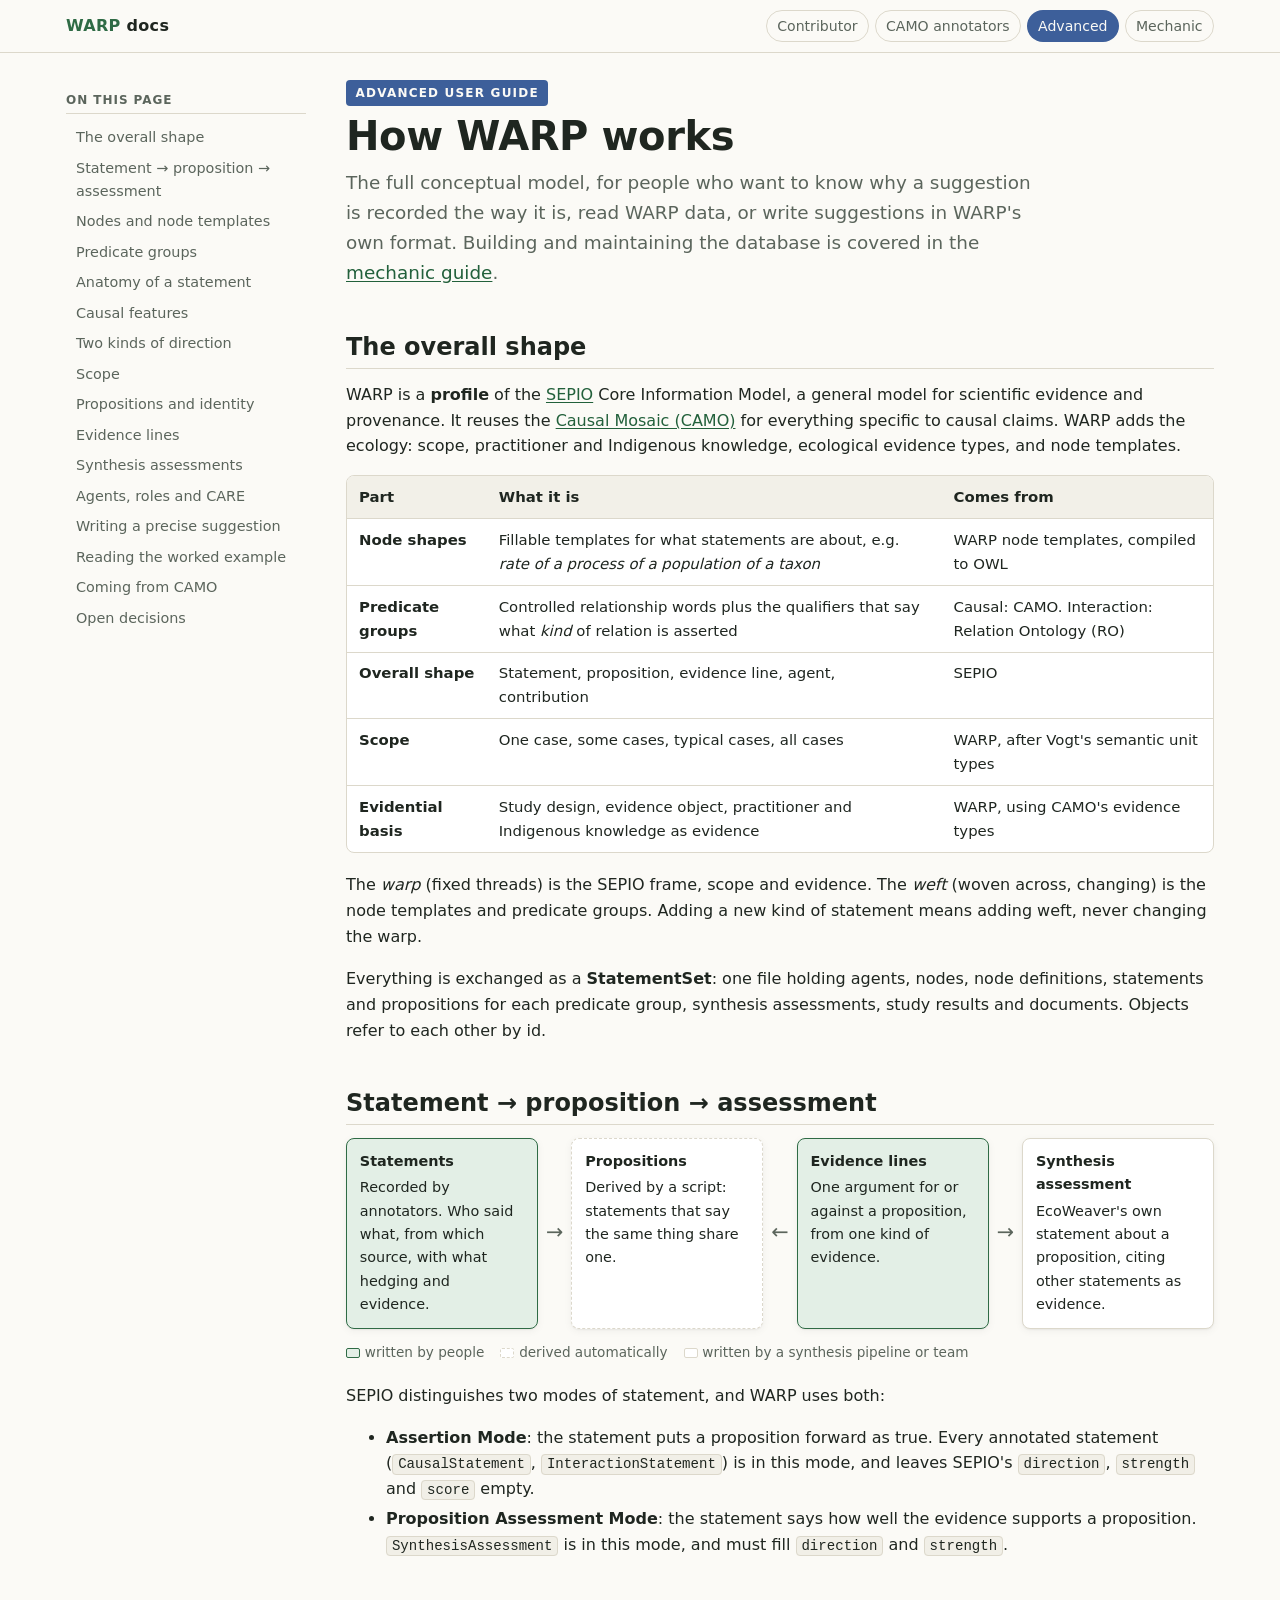
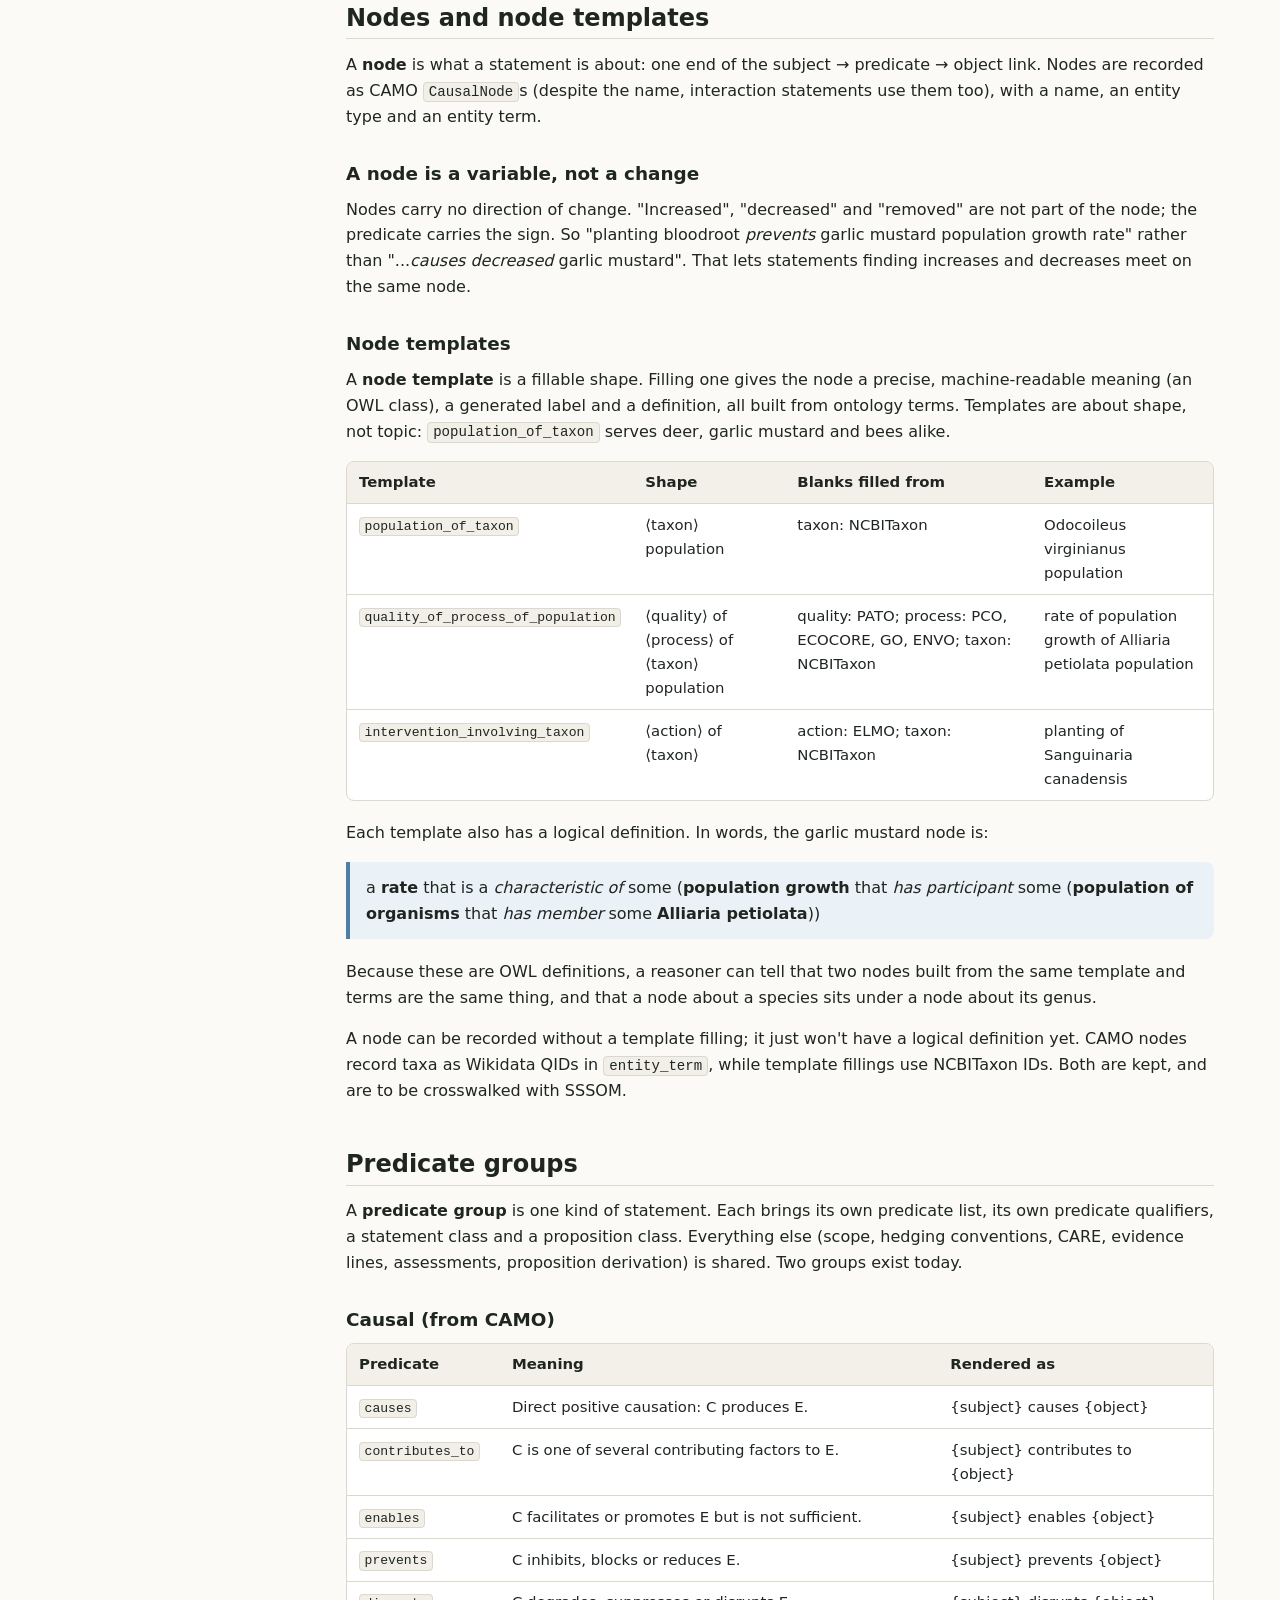
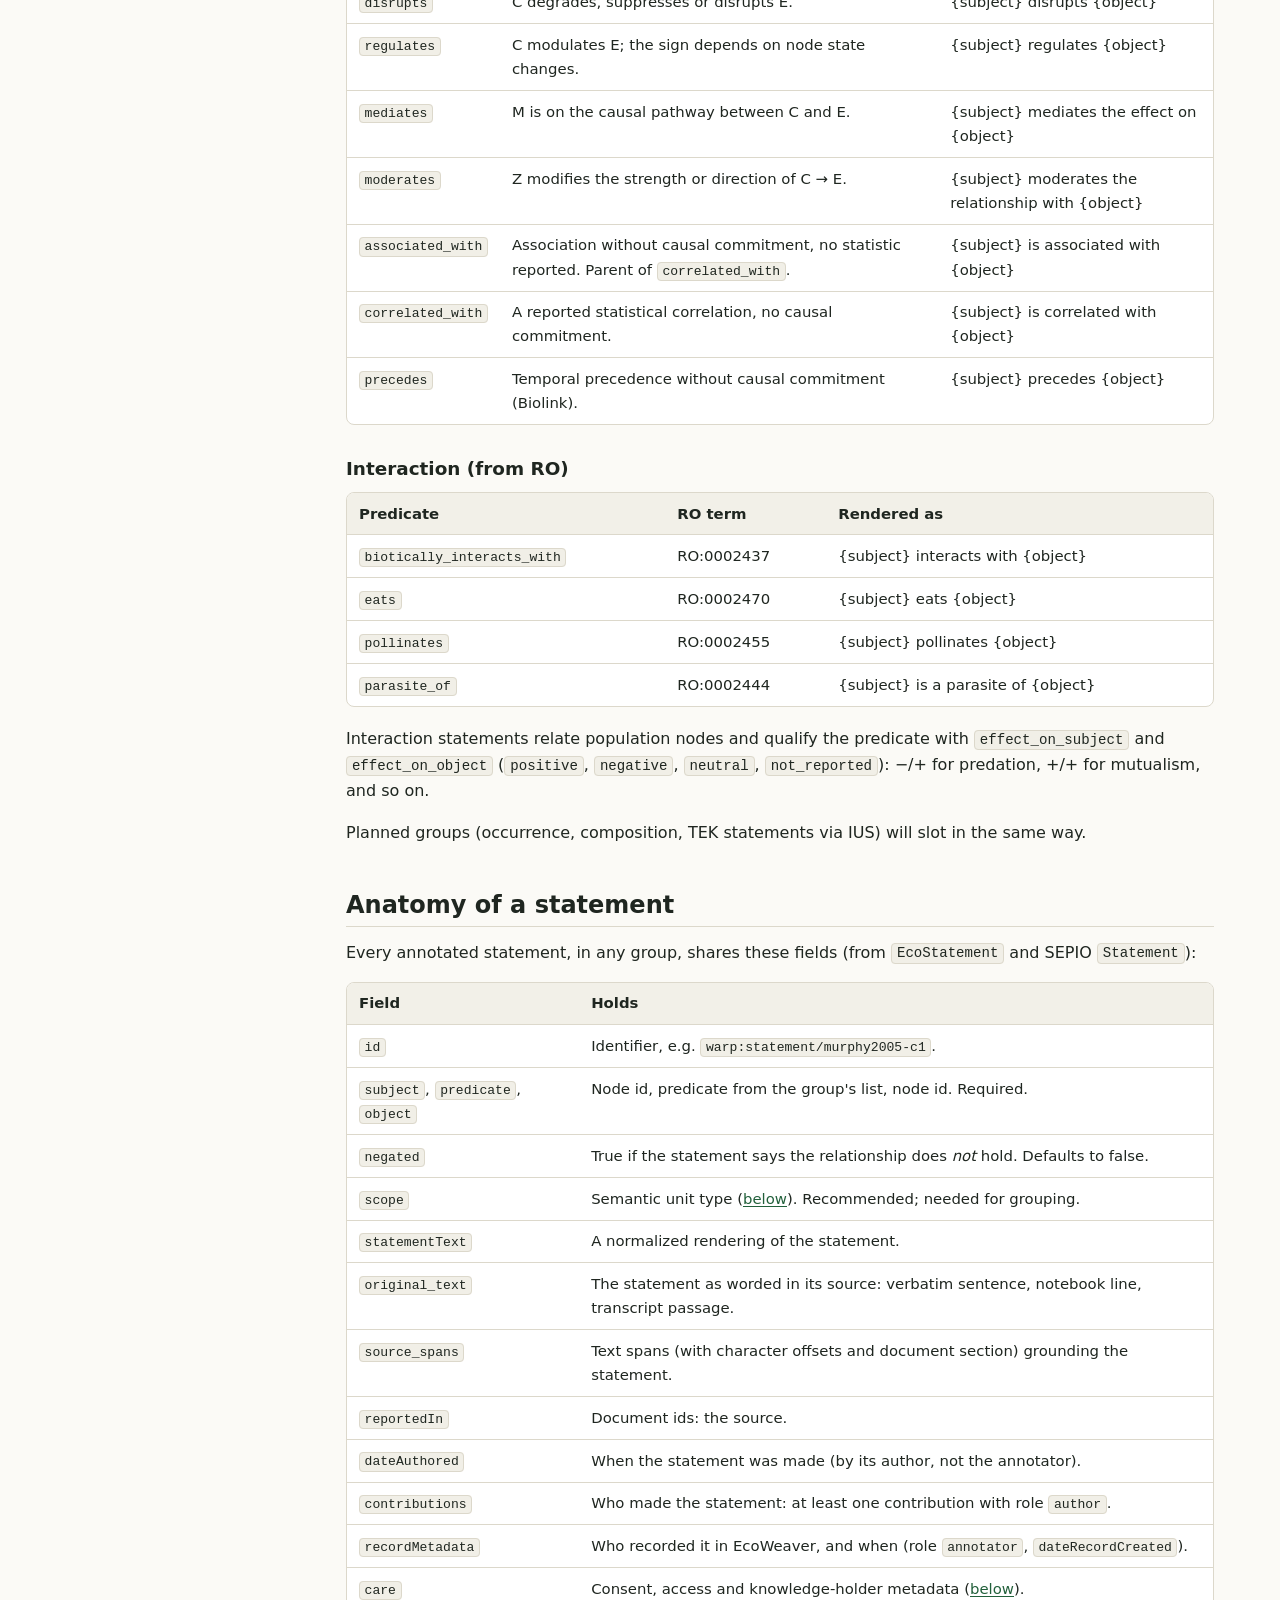
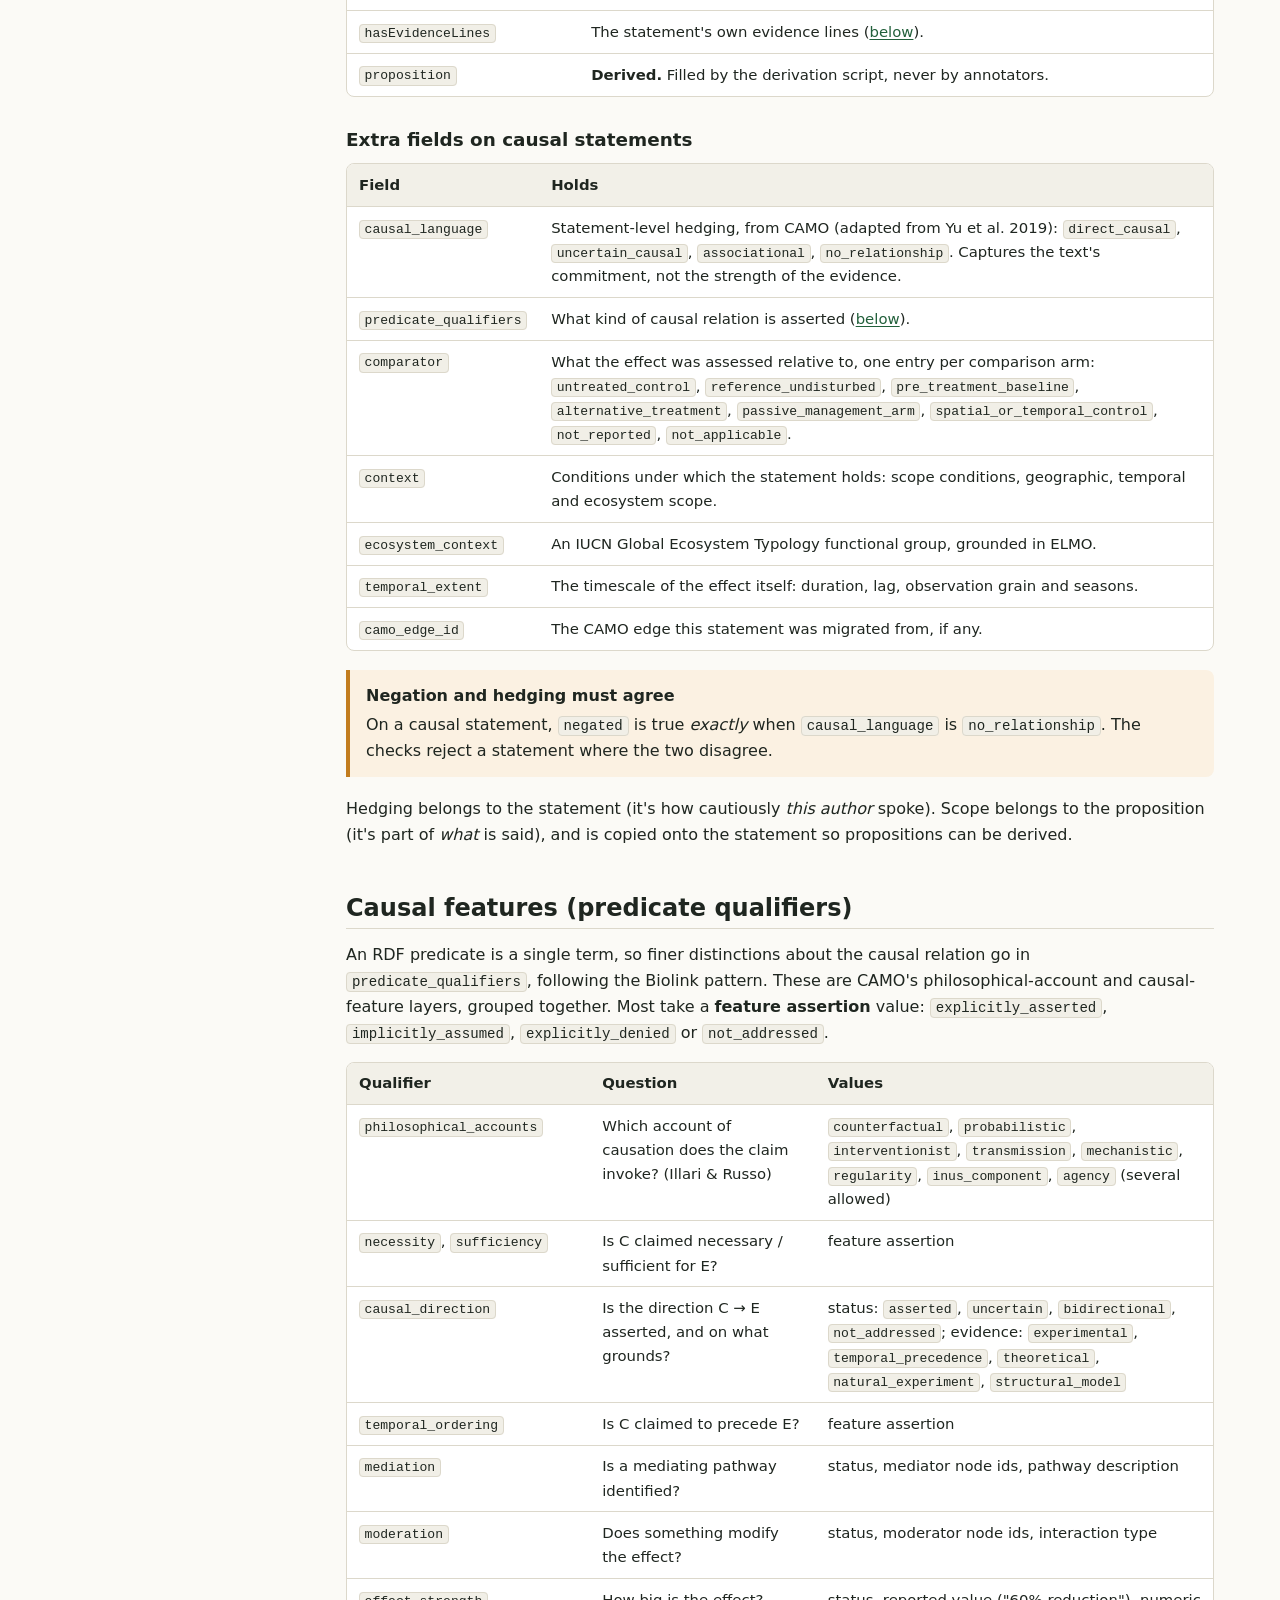
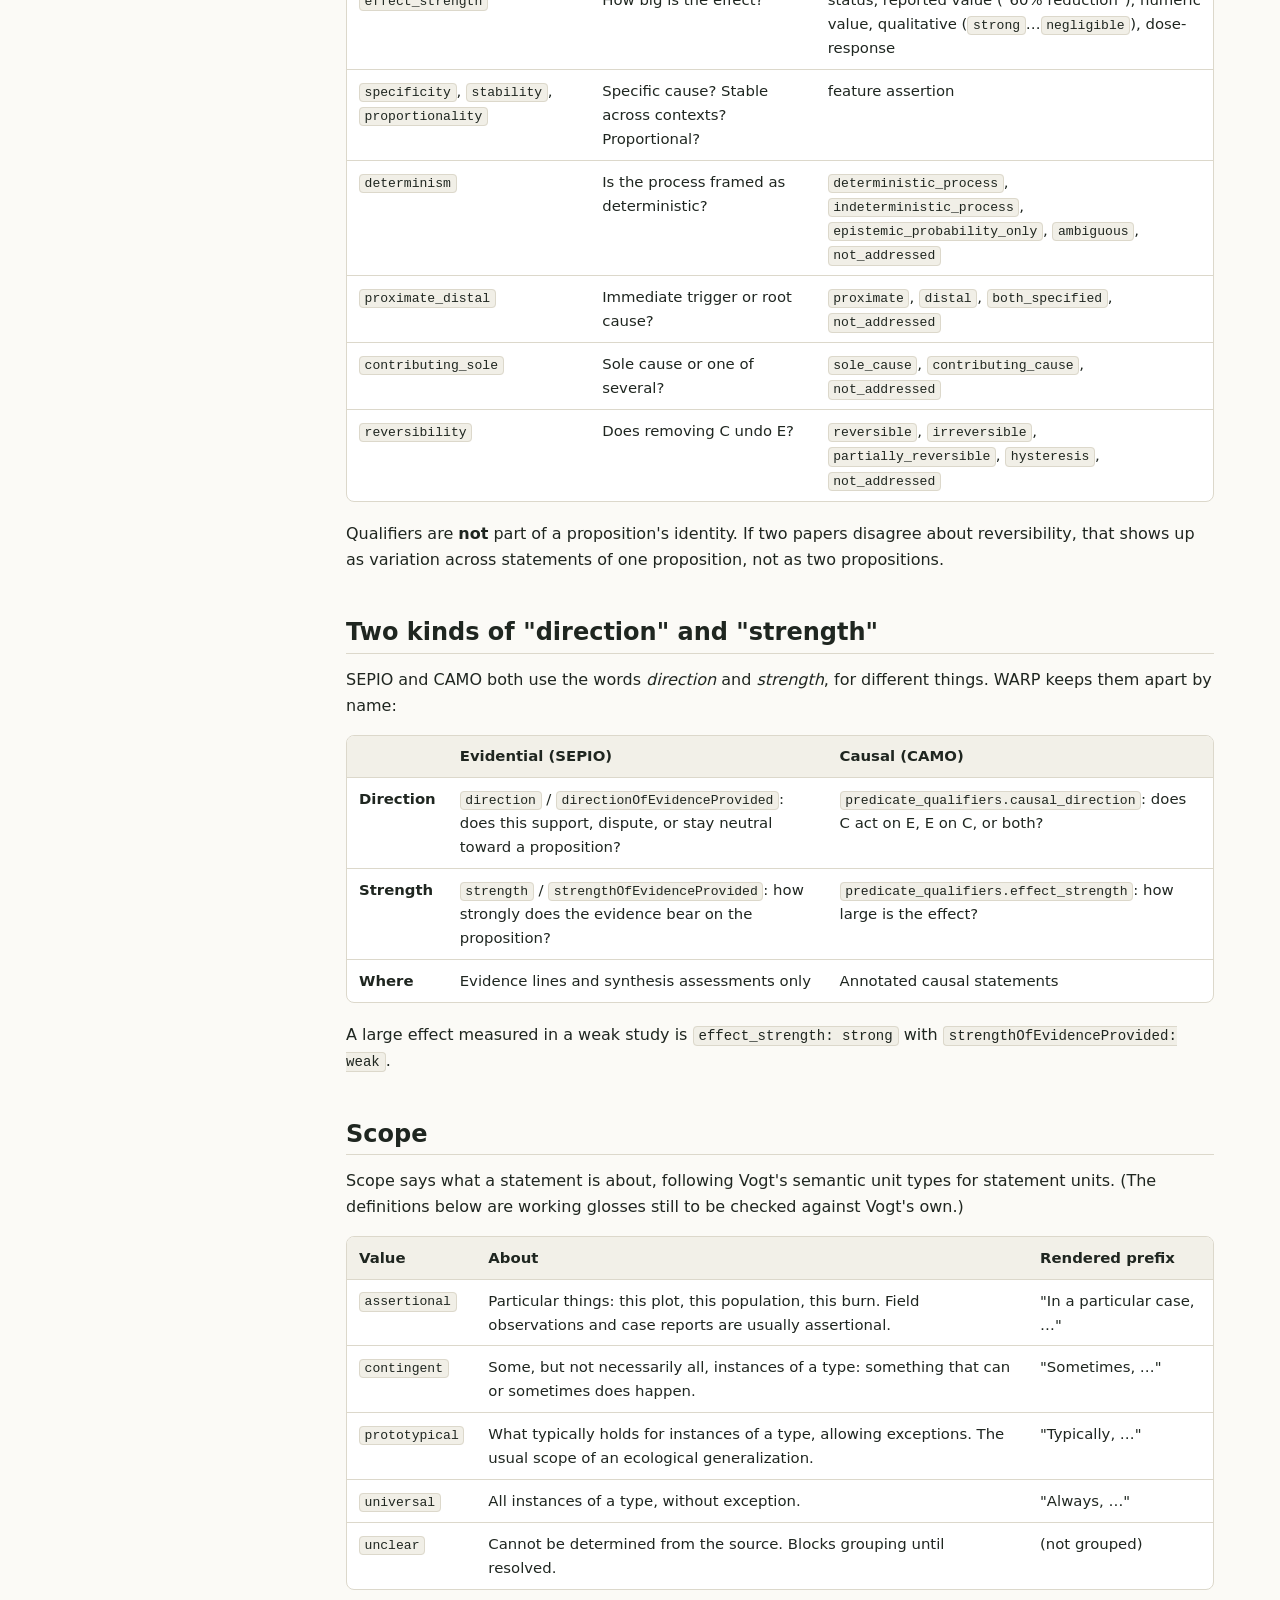
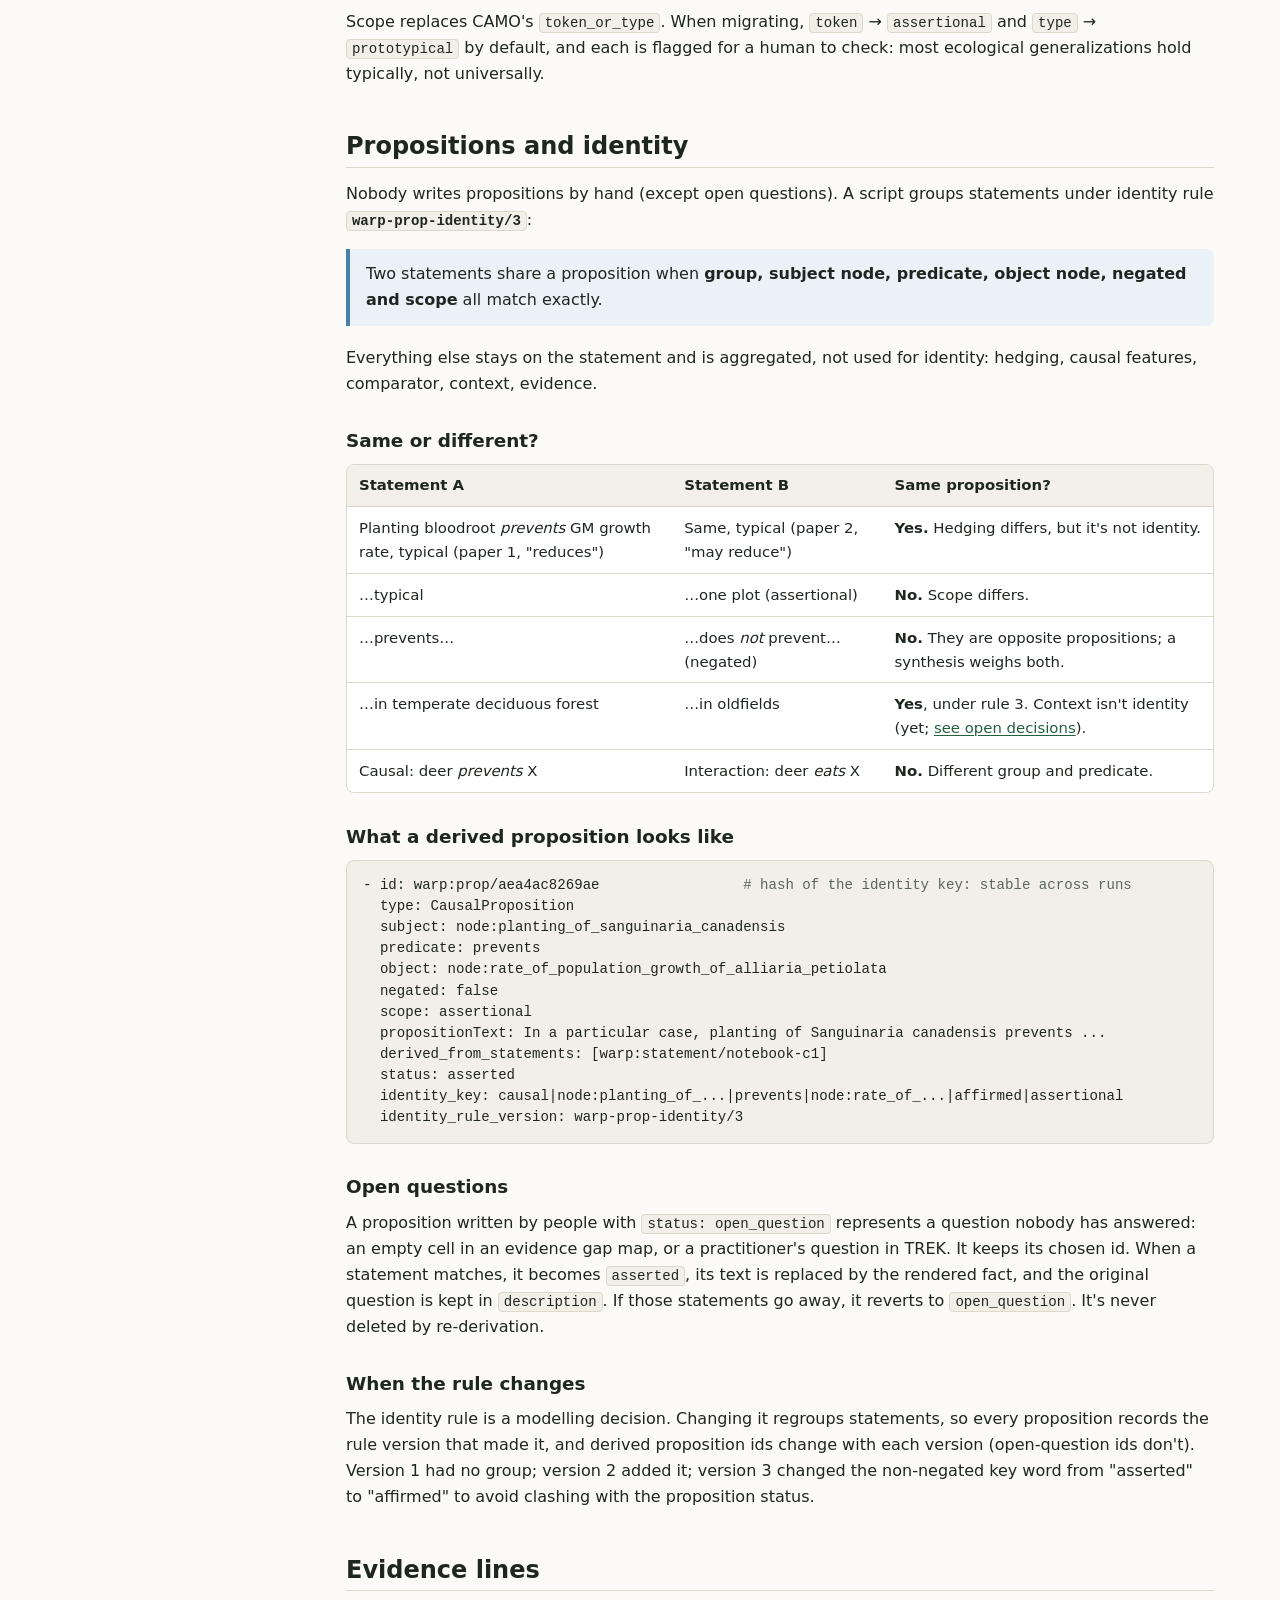
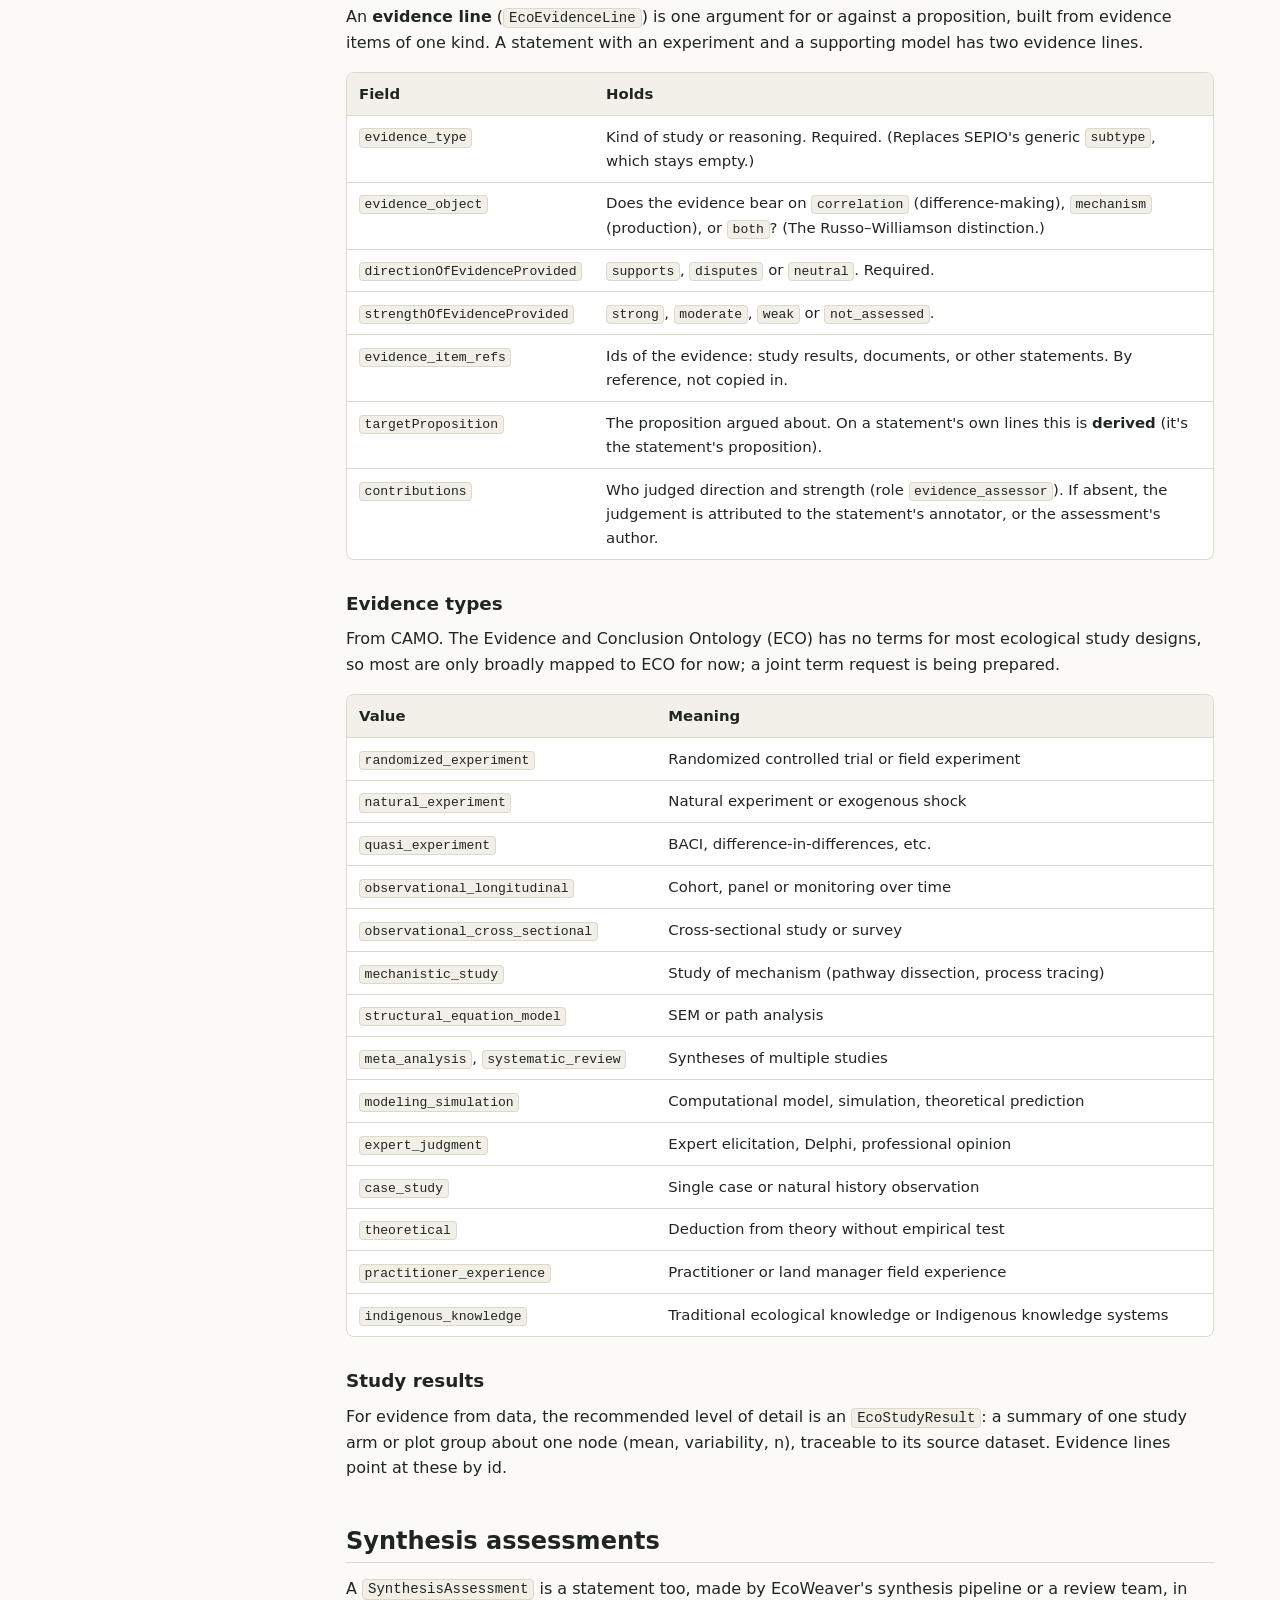
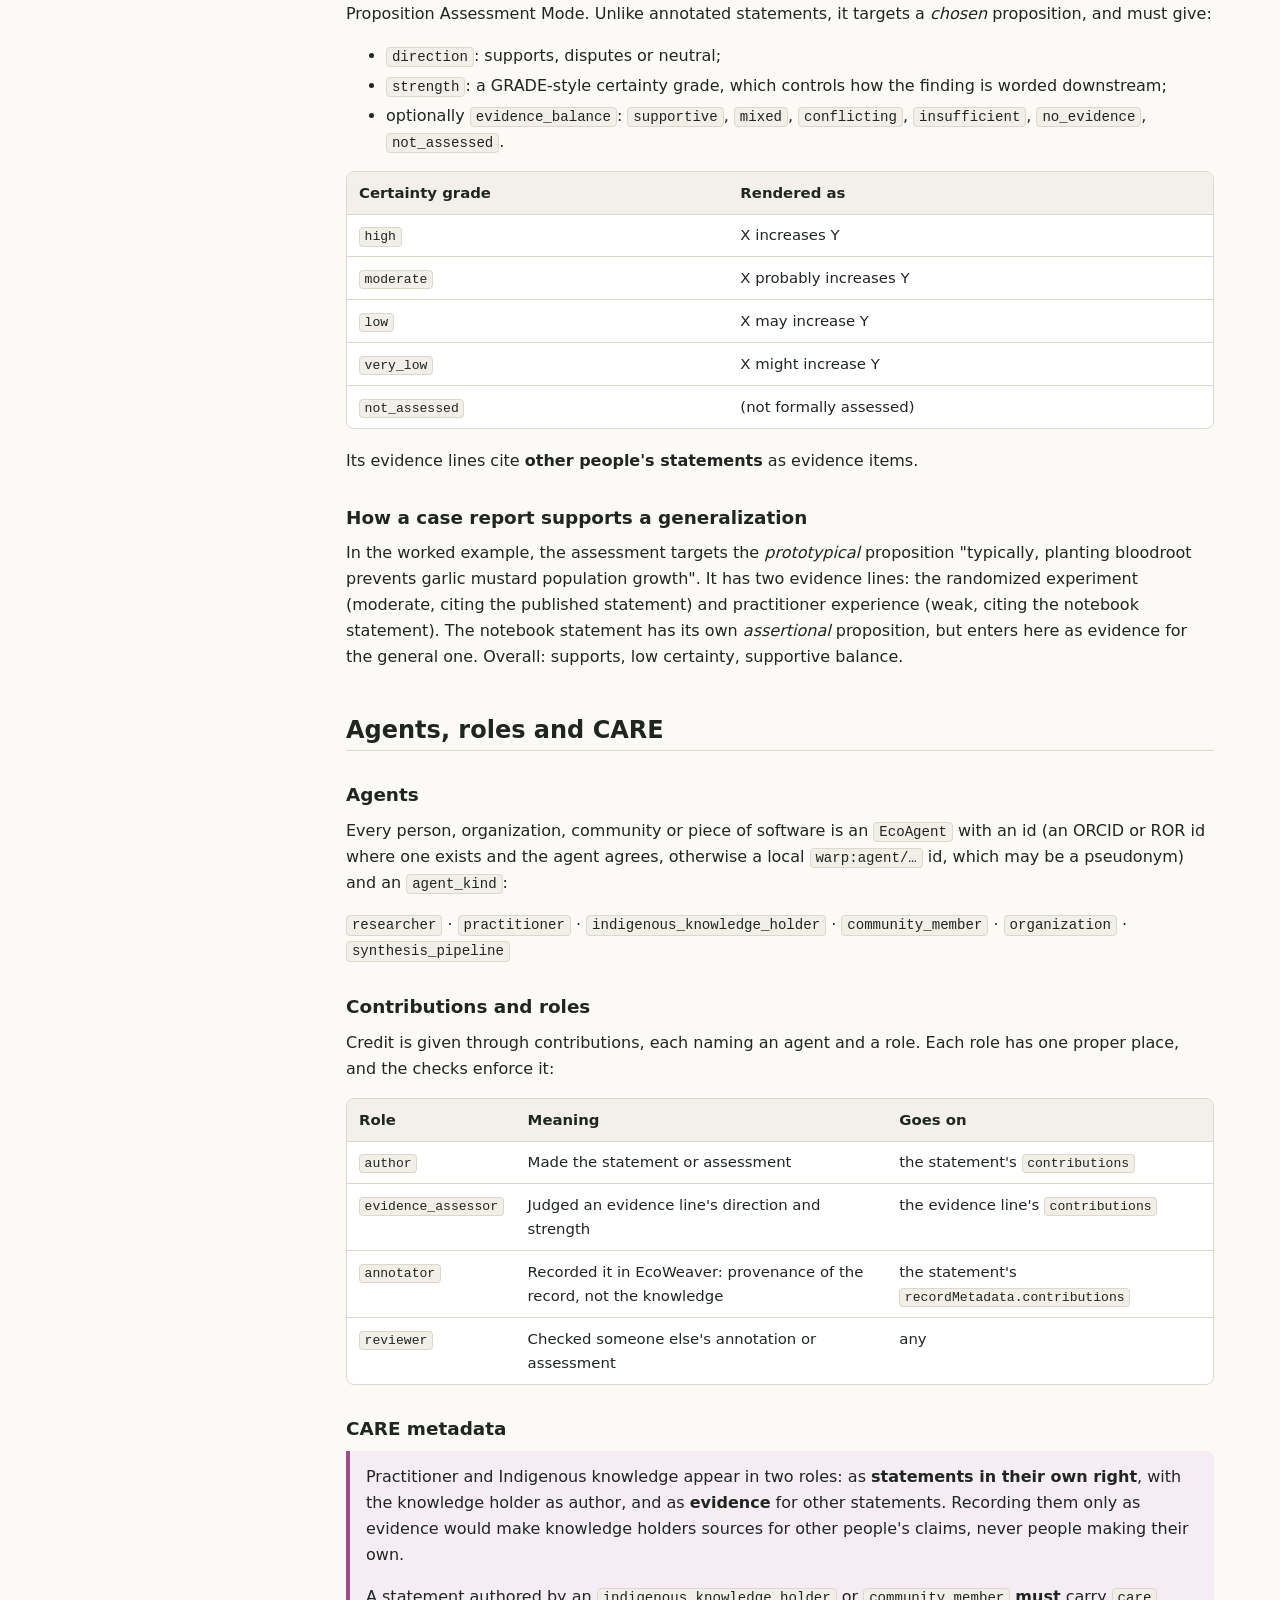
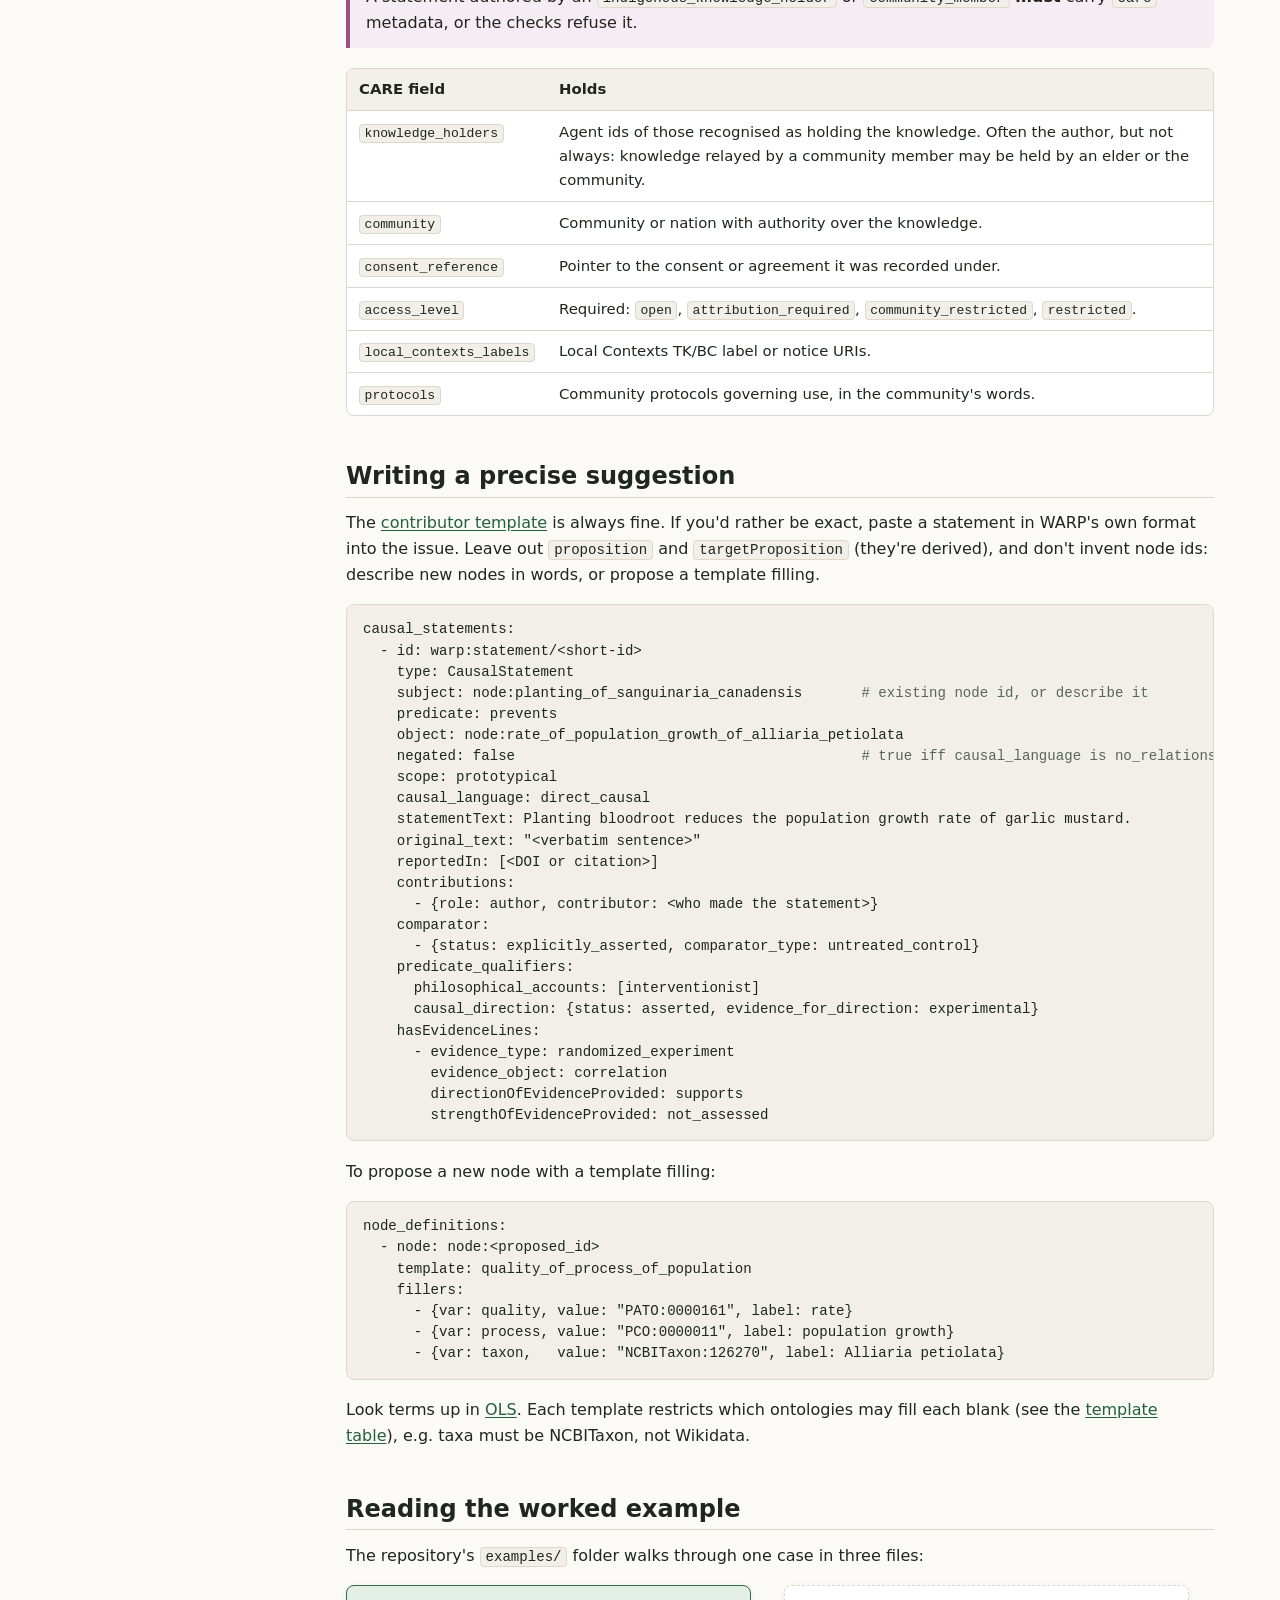
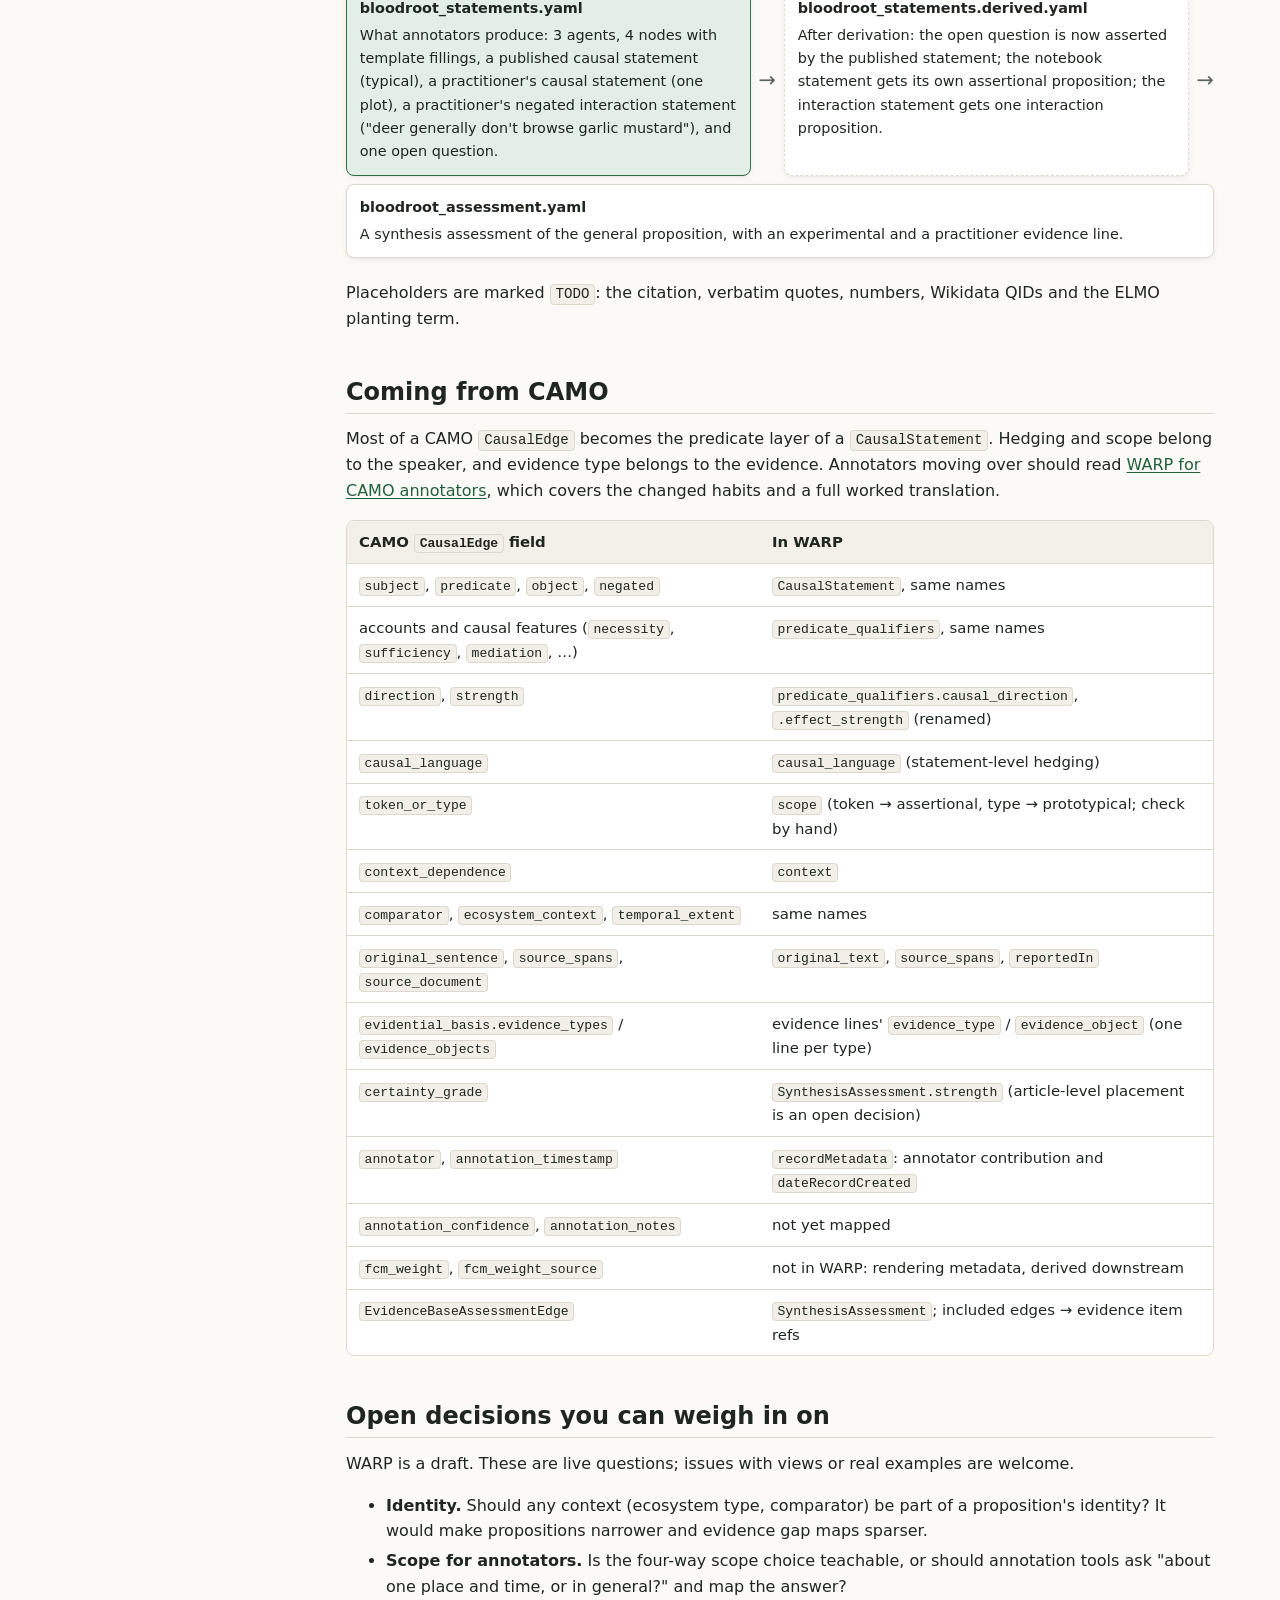
==== docs/html/advanced.html @ 8dc4572d "first commit" ====
<!doctype html>
<html lang="en">
<head>
<meta charset="utf-8">
<meta name="viewport" content="width=device-width, initial-scale=1">
<title>How WARP Works</title>
<meta name="description" content="How WARP models ecological statements: nodes, predicate groups, scope, propositions and identity, evidence lines, synthesis assessments, agents and CARE metadata.">
<link rel="stylesheet" href="warp-docs.css">
</head>
<body>
<header class="topbar"><div class="topbar-inner">
  <a class="brand" href="index.html"><span>WARP</span> docs</a>
  <nav class="levels" aria-label="Documentation level">
    <a class="l-basic" href="basic.html">Contributor</a>
    <a class="l-camo" href="camo.html">CAMO annotators</a>
    <a class="l-advanced" href="advanced.html" aria-current="page">Advanced</a>
    <a class="l-mechanic" href="mechanic.html">Mechanic</a>
  </nav>
</div></header>

<div class="layout">
<nav class="toc" aria-label="On this page">
  <h2>On this page</h2>
  <ol>
    <li><a href="#shape">The overall shape</a></li>
    <li><a href="#layers">Statement → proposition → assessment</a></li>
    <li><a href="#nodes">Nodes and node templates</a></li>
    <li><a href="#groups">Predicate groups</a></li>
    <li><a href="#statement">Anatomy of a statement</a></li>
    <li><a href="#qualifiers">Causal features</a></li>
    <li><a href="#two-directions">Two kinds of direction</a></li>
    <li><a href="#scope">Scope</a></li>
    <li><a href="#identity">Propositions and identity</a></li>
    <li><a href="#evidence">Evidence lines</a></li>
    <li><a href="#assessment">Synthesis assessments</a></li>
    <li><a href="#people">Agents, roles and CARE</a></li>
    <li><a href="#suggest">Writing a precise suggestion</a></li>
    <li><a href="#example">Reading the worked example</a></li>
    <li><a href="#camo">Coming from CAMO</a></li>
    <li><a href="#open">Open decisions</a></li>
  </ol>
</nav>

<main>
  <span class="eyebrow advanced">Advanced user guide</span>
  <h1>How WARP works</h1>
  <p class="lede">The full conceptual model, for people who want to know why a suggestion is recorded the way it is, read WARP data, or write suggestions in WARP's own format. Building and maintaining the database is covered in the <a href="mechanic.html">mechanic guide</a>.</p>

  <section id="shape">
    <h2>The overall shape</h2>
    <p>WARP is a <strong>profile</strong> of the <a href="https://github.com/sepio-framework/sepio-linkml">SEPIO</a> Core Information Model, a general model for scientific evidence and provenance. It reuses the <a href="https://github.com/timalamenciak/causalmosaic">Causal Mosaic (CAMO)</a> for everything specific to causal claims. WARP adds the ecology: scope, practitioner and Indigenous knowledge, ecological evidence types, and node templates.</p>
    <div class="table-wrap"><table>
      <thead><tr><th>Part</th><th>What it is</th><th>Comes from</th></tr></thead>
      <tbody>
        <tr><td><strong>Node shapes</strong></td><td>Fillable templates for what statements are about, e.g. <em>rate of a process of a population of a taxon</em></td><td>WARP node templates, compiled to OWL</td></tr>
        <tr><td><strong>Predicate groups</strong></td><td>Controlled relationship words plus the qualifiers that say what <em>kind</em> of relation is asserted</td><td>Causal: CAMO. Interaction: Relation Ontology (RO)</td></tr>
        <tr><td><strong>Overall shape</strong></td><td>Statement, proposition, evidence line, agent, contribution</td><td>SEPIO</td></tr>
        <tr><td><strong>Scope</strong></td><td>One case, some cases, typical cases, all cases</td><td>WARP, after Vogt's semantic unit types</td></tr>
        <tr><td><strong>Evidential basis</strong></td><td>Study design, evidence object, practitioner and Indigenous knowledge as evidence</td><td>WARP, using CAMO's evidence types</td></tr>
      </tbody>
    </table></div>
    <p>The <em>warp</em> (fixed threads) is the SEPIO frame, scope and evidence. The <em>weft</em> (woven across, changing) is the node templates and predicate groups. Adding a new kind of statement means adding weft, never changing the warp.</p>
    <p>Everything is exchanged as a <strong>StatementSet</strong>: one file holding agents, nodes, node definitions, statements and propositions for each predicate group, synthesis assessments, study results and documents. Objects refer to each other by id.</p>
  </section>

  <section id="layers">
    <h2>Statement → proposition → assessment</h2>
    <div class="flow">
      <div class="box hl"><b>Statements</b>Recorded by annotators. Who said what, from which source, with what hedging and evidence.</div>
      <div class="arrow">→</div>
      <div class="box gen"><b>Propositions</b>Derived by a script: statements that say the same thing share one.</div>
      <div class="arrow">←</div>
      <div class="box hl"><b>Evidence lines</b>One argument for or against a proposition, from one kind of evidence.</div>
      <div class="arrow">→</div>
      <div class="box"><b>Synthesis assessment</b>EcoWeaver's own statement about a proposition, citing other statements as evidence.</div>
    </div>
    <div class="legend"><span><i class="hl"></i>written by people</span><span><i class="gen"></i>derived automatically</span><span><i></i>written by a synthesis pipeline or team</span></div>
    <p>SEPIO distinguishes two modes of statement, and WARP uses both:</p>
    <ul>
      <li><strong>Assertion Mode</strong>: the statement puts a proposition forward as true. Every annotated statement (<code>CausalStatement</code>, <code>InteractionStatement</code>) is in this mode, and leaves SEPIO's <code>direction</code>, <code>strength</code> and <code>score</code> empty.</li>
      <li><strong>Proposition Assessment Mode</strong>: the statement says how well the evidence supports a proposition. <code>SynthesisAssessment</code> is in this mode, and must fill <code>direction</code> and <code>strength</code>.</li>
    </ul>
  </section>

  <section id="nodes">
    <h2>Nodes and node templates</h2>
    <p>A <strong>node</strong> is what a statement is about: one end of the subject → predicate → object link. Nodes are recorded as CAMO <code>CausalNode</code>s (despite the name, interaction statements use them too), with a name, an entity type and an entity term.</p>
    <h3>A node is a variable, not a change</h3>
    <p>Nodes carry no direction of change. "Increased", "decreased" and "removed" are not part of the node; the predicate carries the sign. So "planting bloodroot <em>prevents</em> garlic mustard population growth rate" rather than "...<em>causes decreased</em> garlic mustard". That lets statements finding increases and decreases meet on the same node.</p>
    <h3>Node templates</h3>
    <p>A <strong>node template</strong> is a fillable shape. Filling one gives the node a precise, machine-readable meaning (an OWL class), a generated label and a definition, all built from ontology terms. Templates are about shape, not topic: <code>population_of_taxon</code> serves deer, garlic mustard and bees alike.</p>
    <div class="table-wrap"><table>
      <thead><tr><th>Template</th><th>Shape</th><th>Blanks filled from</th><th>Example</th></tr></thead>
      <tbody>
        <tr><td><code>population_of_taxon</code></td><td>⟨taxon⟩ population</td><td>taxon: NCBITaxon</td><td>Odocoileus virginianus population</td></tr>
        <tr><td><code>quality_of_process_of_population</code></td><td>⟨quality⟩ of ⟨process⟩ of ⟨taxon⟩ population</td><td>quality: PATO; process: PCO, ECOCORE, GO, ENVO; taxon: NCBITaxon</td><td>rate of population growth of Alliaria petiolata population</td></tr>
        <tr><td><code>intervention_involving_taxon</code></td><td>⟨action⟩ of ⟨taxon⟩</td><td>action: ELMO; taxon: NCBITaxon</td><td>planting of Sanguinaria canadensis</td></tr>
      </tbody>
    </table></div>
    <p>Each template also has a logical definition. In words, the garlic mustard node is:</p>
    <p class="callout note">a <strong>rate</strong> that is a <em>characteristic of</em> some (<strong>population growth</strong> that <em>has participant</em> some (<strong>population of organisms</strong> that <em>has member</em> some <strong>Alliaria petiolata</strong>))</p>
    <p>Because these are OWL definitions, a reasoner can tell that two nodes built from the same template and terms are the same thing, and that a node about a species sits under a node about its genus.</p>
    <p>A node can be recorded without a template filling; it just won't have a logical definition yet. CAMO nodes record taxa as Wikidata QIDs in <code>entity_term</code>, while template fillings use NCBITaxon IDs. Both are kept, and are to be crosswalked with SSSOM.</p>
  </section>

  <section id="groups">
    <h2>Predicate groups</h2>
    <p>A <strong>predicate group</strong> is one kind of statement. Each brings its own predicate list, its own predicate qualifiers, a statement class and a proposition class. Everything else (scope, hedging conventions, CARE, evidence lines, assessments, proposition derivation) is shared. Two groups exist today.</p>
    <h3>Causal (from CAMO)</h3>
    <div class="table-wrap"><table>
      <thead><tr><th>Predicate</th><th>Meaning</th><th>Rendered as</th></tr></thead>
      <tbody>
        <tr><td><code>causes</code></td><td>Direct positive causation: C produces E.</td><td>{subject} causes {object}</td></tr>
        <tr><td><code>contributes_to</code></td><td>C is one of several contributing factors to E.</td><td>{subject} contributes to {object}</td></tr>
        <tr><td><code>enables</code></td><td>C facilitates or promotes E but is not sufficient.</td><td>{subject} enables {object}</td></tr>
        <tr><td><code>prevents</code></td><td>C inhibits, blocks or reduces E.</td><td>{subject} prevents {object}</td></tr>
        <tr><td><code>disrupts</code></td><td>C degrades, suppresses or disrupts E.</td><td>{subject} disrupts {object}</td></tr>
        <tr><td><code>regulates</code></td><td>C modulates E; the sign depends on node state changes.</td><td>{subject} regulates {object}</td></tr>
        <tr><td><code>mediates</code></td><td>M is on the causal pathway between C and E.</td><td>{subject} mediates the effect on {object}</td></tr>
        <tr><td><code>moderates</code></td><td>Z modifies the strength or direction of C → E.</td><td>{subject} moderates the relationship with {object}</td></tr>
        <tr><td><code>associated_with</code></td><td>Association without causal commitment, no statistic reported. Parent of <code>correlated_with</code>.</td><td>{subject} is associated with {object}</td></tr>
        <tr><td><code>correlated_with</code></td><td>A reported statistical correlation, no causal commitment.</td><td>{subject} is correlated with {object}</td></tr>
        <tr><td><code>precedes</code></td><td>Temporal precedence without causal commitment (Biolink).</td><td>{subject} precedes {object}</td></tr>
      </tbody>
    </table></div>
    <h3>Interaction (from RO)</h3>
    <div class="table-wrap"><table>
      <thead><tr><th>Predicate</th><th>RO term</th><th>Rendered as</th></tr></thead>
      <tbody>
        <tr><td><code>biotically_interacts_with</code></td><td>RO:0002437</td><td>{subject} interacts with {object}</td></tr>
        <tr><td><code>eats</code></td><td>RO:0002470</td><td>{subject} eats {object}</td></tr>
        <tr><td><code>pollinates</code></td><td>RO:0002455</td><td>{subject} pollinates {object}</td></tr>
        <tr><td><code>parasite_of</code></td><td>RO:0002444</td><td>{subject} is a parasite of {object}</td></tr>
      </tbody>
    </table></div>
    <p>Interaction statements relate population nodes and qualify the predicate with <code>effect_on_subject</code> and <code>effect_on_object</code> (<code>positive</code>, <code>negative</code>, <code>neutral</code>, <code>not_reported</code>): −/+ for predation, +/+ for mutualism, and so on.</p>
    <p>Planned groups (occurrence, composition, TEK statements via IUS) will slot in the same way.</p>
  </section>

  <section id="statement">
    <h2>Anatomy of a statement</h2>
    <p>Every annotated statement, in any group, shares these fields (from <code>EcoStatement</code> and SEPIO <code>Statement</code>):</p>
    <div class="table-wrap"><table>
      <thead><tr><th>Field</th><th>Holds</th></tr></thead>
      <tbody>
        <tr><td><code>id</code></td><td>Identifier, e.g. <code>warp:statement/murphy2005-c1</code>.</td></tr>
        <tr><td><code>subject</code>, <code>predicate</code>, <code>object</code></td><td>Node id, predicate from the group's list, node id. Required.</td></tr>
        <tr><td><code>negated</code></td><td>True if the statement says the relationship does <em>not</em> hold. Defaults to false.</td></tr>
        <tr><td><code>scope</code></td><td>Semantic unit type (<a href="#scope">below</a>). Recommended; needed for grouping.</td></tr>
        <tr><td><code>statementText</code></td><td>A normalized rendering of the statement.</td></tr>
        <tr><td><code>original_text</code></td><td>The statement as worded in its source: verbatim sentence, notebook line, transcript passage.</td></tr>
        <tr><td><code>source_spans</code></td><td>Text spans (with character offsets and document section) grounding the statement.</td></tr>
        <tr><td><code>reportedIn</code></td><td>Document ids: the source.</td></tr>
        <tr><td><code>dateAuthored</code></td><td>When the statement was made (by its author, not the annotator).</td></tr>
        <tr><td><code>contributions</code></td><td>Who made the statement: at least one contribution with role <code>author</code>.</td></tr>
        <tr><td><code>recordMetadata</code></td><td>Who recorded it in EcoWeaver, and when (role <code>annotator</code>, <code>dateRecordCreated</code>).</td></tr>
        <tr><td><code>care</code></td><td>Consent, access and knowledge-holder metadata (<a href="#people">below</a>).</td></tr>
        <tr><td><code>hasEvidenceLines</code></td><td>The statement's own evidence lines (<a href="#evidence">below</a>).</td></tr>
        <tr><td><code>proposition</code></td><td><strong>Derived.</strong> Filled by the derivation script, never by annotators.</td></tr>
      </tbody>
    </table></div>
    <h3>Extra fields on causal statements</h3>
    <div class="table-wrap"><table>
      <thead><tr><th>Field</th><th>Holds</th></tr></thead>
      <tbody>
        <tr><td><code>causal_language</code></td><td>Statement-level hedging, from CAMO (adapted from Yu et al. 2019): <code>direct_causal</code>, <code>uncertain_causal</code>, <code>associational</code>, <code>no_relationship</code>. Captures the text's commitment, not the strength of the evidence.</td></tr>
        <tr><td><code>predicate_qualifiers</code></td><td>What kind of causal relation is asserted (<a href="#qualifiers">below</a>).</td></tr>
        <tr><td><code>comparator</code></td><td>What the effect was assessed relative to, one entry per comparison arm: <code>untreated_control</code>, <code>reference_undisturbed</code>, <code>pre_treatment_baseline</code>, <code>alternative_treatment</code>, <code>passive_management_arm</code>, <code>spatial_or_temporal_control</code>, <code>not_reported</code>, <code>not_applicable</code>.</td></tr>
        <tr><td><code>context</code></td><td>Conditions under which the statement holds: scope conditions, geographic, temporal and ecosystem scope.</td></tr>
        <tr><td><code>ecosystem_context</code></td><td>An IUCN Global Ecosystem Typology functional group, grounded in ELMO.</td></tr>
        <tr><td><code>temporal_extent</code></td><td>The timescale of the effect itself: duration, lag, observation grain and seasons.</td></tr>
        <tr><td><code>camo_edge_id</code></td><td>The CAMO edge this statement was migrated from, if any.</td></tr>
      </tbody>
    </table></div>
    <div class="callout warn">
      <strong class="t">Negation and hedging must agree</strong>
      On a causal statement, <code>negated</code> is true <em>exactly</em> when <code>causal_language</code> is <code>no_relationship</code>. The checks reject a statement where the two disagree.
    </div>
    <p>Hedging belongs to the statement (it's how cautiously <em>this author</em> spoke). Scope belongs to the proposition (it's part of <em>what</em> is said), and is copied onto the statement so propositions can be derived.</p>
  </section>

  <section id="qualifiers">
    <h2>Causal features (predicate qualifiers)</h2>
    <p>An RDF predicate is a single term, so finer distinctions about the causal relation go in <code>predicate_qualifiers</code>, following the Biolink pattern. These are CAMO's philosophical-account and causal-feature layers, grouped together. Most take a <strong>feature assertion</strong> value: <code>explicitly_asserted</code>, <code>implicitly_assumed</code>, <code>explicitly_denied</code> or <code>not_addressed</code>.</p>
    <div class="table-wrap"><table>
      <thead><tr><th>Qualifier</th><th>Question</th><th>Values</th></tr></thead>
      <tbody>
        <tr><td><code>philosophical_accounts</code></td><td>Which account of causation does the claim invoke? (Illari &amp; Russo)</td><td class="wrap"><code>counterfactual</code>, <code>probabilistic</code>, <code>interventionist</code>, <code>transmission</code>, <code>mechanistic</code>, <code>regularity</code>, <code>inus_component</code>, <code>agency</code> (several allowed)</td></tr>
        <tr><td><code>necessity</code>, <code>sufficiency</code></td><td>Is C claimed necessary / sufficient for E?</td><td>feature assertion</td></tr>
        <tr><td><code>causal_direction</code></td><td>Is the direction C → E asserted, and on what grounds?</td><td class="wrap">status: <code>asserted</code>, <code>uncertain</code>, <code>bidirectional</code>, <code>not_addressed</code>; evidence: <code>experimental</code>, <code>temporal_precedence</code>, <code>theoretical</code>, <code>natural_experiment</code>, <code>structural_model</code></td></tr>
        <tr><td><code>temporal_ordering</code></td><td>Is C claimed to precede E?</td><td>feature assertion</td></tr>
        <tr><td><code>mediation</code></td><td>Is a mediating pathway identified?</td><td>status, mediator node ids, pathway description</td></tr>
        <tr><td><code>moderation</code></td><td>Does something modify the effect?</td><td>status, moderator node ids, interaction type</td></tr>
        <tr><td><code>effect_strength</code></td><td>How big is the effect?</td><td class="wrap">status, reported value ("60% reduction"), numeric value, qualitative (<code>strong</code>…<code>negligible</code>), dose-response</td></tr>
        <tr><td><code>specificity</code>, <code>stability</code>, <code>proportionality</code></td><td>Specific cause? Stable across contexts? Proportional?</td><td>feature assertion</td></tr>
        <tr><td><code>determinism</code></td><td>Is the process framed as deterministic?</td><td class="wrap"><code>deterministic_process</code>, <code>indeterministic_process</code>, <code>epistemic_probability_only</code>, <code>ambiguous</code>, <code>not_addressed</code></td></tr>
        <tr><td><code>proximate_distal</code></td><td>Immediate trigger or root cause?</td><td class="wrap"><code>proximate</code>, <code>distal</code>, <code>both_specified</code>, <code>not_addressed</code></td></tr>
        <tr><td><code>contributing_sole</code></td><td>Sole cause or one of several?</td><td class="wrap"><code>sole_cause</code>, <code>contributing_cause</code>, <code>not_addressed</code></td></tr>
        <tr><td><code>reversibility</code></td><td>Does removing C undo E?</td><td class="wrap"><code>reversible</code>, <code>irreversible</code>, <code>partially_reversible</code>, <code>hysteresis</code>, <code>not_addressed</code></td></tr>
      </tbody>
    </table></div>
    <p>Qualifiers are <strong>not</strong> part of a proposition's identity. If two papers disagree about reversibility, that shows up as variation across statements of one proposition, not as two propositions.</p>
  </section>

  <section id="two-directions">
    <h2>Two kinds of "direction" and "strength"</h2>
    <p>SEPIO and CAMO both use the words <em>direction</em> and <em>strength</em>, for different things. WARP keeps them apart by name:</p>
    <div class="table-wrap"><table>
      <thead><tr><th></th><th>Evidential (SEPIO)</th><th>Causal (CAMO)</th></tr></thead>
      <tbody>
        <tr><td><strong>Direction</strong></td><td><code>direction</code> / <code>directionOfEvidenceProvided</code>: does this support, dispute, or stay neutral toward a proposition?</td><td><code>predicate_qualifiers.causal_direction</code>: does C act on E, E on C, or both?</td></tr>
        <tr><td><strong>Strength</strong></td><td><code>strength</code> / <code>strengthOfEvidenceProvided</code>: how strongly does the evidence bear on the proposition?</td><td><code>predicate_qualifiers.effect_strength</code>: how large is the effect?</td></tr>
        <tr><td><strong>Where</strong></td><td>Evidence lines and synthesis assessments only</td><td>Annotated causal statements</td></tr>
      </tbody>
    </table></div>
    <p>A large effect measured in a weak study is <code>effect_strength: strong</code> with <code>strengthOfEvidenceProvided: weak</code>.</p>
  </section>

  <section id="scope">
    <h2>Scope</h2>
    <p>Scope says what a statement is about, following Vogt's semantic unit types for statement units. (The definitions below are working glosses still to be checked against Vogt's own.)</p>
    <div class="table-wrap"><table>
      <thead><tr><th>Value</th><th>About</th><th>Rendered prefix</th></tr></thead>
      <tbody>
        <tr><td><code>assertional</code></td><td>Particular things: this plot, this population, this burn. Field observations and case reports are usually assertional.</td><td>"In a particular case, …"</td></tr>
        <tr><td><code>contingent</code></td><td>Some, but not necessarily all, instances of a type: something that can or sometimes does happen.</td><td>"Sometimes, …"</td></tr>
        <tr><td><code>prototypical</code></td><td>What typically holds for instances of a type, allowing exceptions. The usual scope of an ecological generalization.</td><td>"Typically, …"</td></tr>
        <tr><td><code>universal</code></td><td>All instances of a type, without exception.</td><td>"Always, …"</td></tr>
        <tr><td><code>unclear</code></td><td>Cannot be determined from the source. Blocks grouping until resolved.</td><td>(not grouped)</td></tr>
      </tbody>
    </table></div>
    <p>Scope replaces CAMO's <code>token_or_type</code>. When migrating, <code>token</code> → <code>assertional</code> and <code>type</code> → <code>prototypical</code> by default, and each is flagged for a human to check: most ecological generalizations hold typically, not universally.</p>
  </section>

  <section id="identity">
    <h2>Propositions and identity</h2>
    <p>Nobody writes propositions by hand (except open questions). A script groups statements under identity rule <strong><code>warp-prop-identity/3</code></strong>:</p>
    <div class="callout note">
      Two statements share a proposition when <strong>group, subject node, predicate, object node, negated and scope</strong> all match exactly.
    </div>
    <p>Everything else stays on the statement and is aggregated, not used for identity: hedging, causal features, comparator, context, evidence.</p>
    <h3>Same or different?</h3>
    <div class="table-wrap"><table>
      <thead><tr><th>Statement A</th><th>Statement B</th><th>Same proposition?</th></tr></thead>
      <tbody>
        <tr><td>Planting bloodroot <em>prevents</em> GM growth rate, typical (paper 1, "reduces")</td><td>Same, typical (paper 2, "may reduce")</td><td><strong>Yes.</strong> Hedging differs, but it's not identity.</td></tr>
        <tr><td>…typical</td><td>…one plot (assertional)</td><td><strong>No.</strong> Scope differs.</td></tr>
        <tr><td>…prevents…</td><td>…does <em>not</em> prevent… (negated)</td><td><strong>No.</strong> They are opposite propositions; a synthesis weighs both.</td></tr>
        <tr><td>…in temperate deciduous forest</td><td>…in oldfields</td><td><strong>Yes</strong>, under rule 3. Context isn't identity (yet; <a href="#open">see open decisions</a>).</td></tr>
        <tr><td>Causal: deer <em>prevents</em> X</td><td>Interaction: deer <em>eats</em> X</td><td><strong>No.</strong> Different group and predicate.</td></tr>
      </tbody>
    </table></div>
    <h3>What a derived proposition looks like</h3>
<pre>- id: warp:prop/aea4ac8269ae                 <span class="c"># hash of the identity key: stable across runs</span>
  type: CausalProposition
  subject: node:planting_of_sanguinaria_canadensis
  predicate: prevents
  object: node:rate_of_population_growth_of_alliaria_petiolata
  negated: false
  scope: assertional
  propositionText: In a particular case, planting of Sanguinaria canadensis prevents ...
  derived_from_statements: [warp:statement/notebook-c1]
  status: asserted
  identity_key: causal|node:planting_of_...|prevents|node:rate_of_...|affirmed|assertional
  identity_rule_version: warp-prop-identity/3</pre>
    <h3>Open questions</h3>
    <p>A proposition written by people with <code>status: open_question</code> represents a question nobody has answered: an empty cell in an evidence gap map, or a practitioner's question in TREK. It keeps its chosen id. When a statement matches, it becomes <code>asserted</code>, its text is replaced by the rendered fact, and the original question is kept in <code>description</code>. If those statements go away, it reverts to <code>open_question</code>. It's never deleted by re-derivation.</p>
    <h3>When the rule changes</h3>
    <p>The identity rule is a modelling decision. Changing it regroups statements, so every proposition records the rule version that made it, and derived proposition ids change with each version (open-question ids don't). Version 1 had no group; version 2 added it; version 3 changed the non-negated key word from "asserted" to "affirmed" to avoid clashing with the proposition status.</p>
  </section>

  <section id="evidence">
    <h2>Evidence lines</h2>
    <p>An <strong>evidence line</strong> (<code>EcoEvidenceLine</code>) is one argument for or against a proposition, built from evidence items of one kind. A statement with an experiment and a supporting model has two evidence lines.</p>
    <div class="table-wrap"><table>
      <thead><tr><th>Field</th><th>Holds</th></tr></thead>
      <tbody>
        <tr><td><code>evidence_type</code></td><td>Kind of study or reasoning. Required. (Replaces SEPIO's generic <code>subtype</code>, which stays empty.)</td></tr>
        <tr><td><code>evidence_object</code></td><td>Does the evidence bear on <code>correlation</code> (difference-making), <code>mechanism</code> (production), or <code>both</code>? (The Russo–Williamson distinction.)</td></tr>
        <tr><td><code>directionOfEvidenceProvided</code></td><td><code>supports</code>, <code>disputes</code> or <code>neutral</code>. Required.</td></tr>
        <tr><td><code>strengthOfEvidenceProvided</code></td><td><code>strong</code>, <code>moderate</code>, <code>weak</code> or <code>not_assessed</code>.</td></tr>
        <tr><td><code>evidence_item_refs</code></td><td>Ids of the evidence: study results, documents, or other statements. By reference, not copied in.</td></tr>
        <tr><td><code>targetProposition</code></td><td>The proposition argued about. On a statement's own lines this is <strong>derived</strong> (it's the statement's proposition).</td></tr>
        <tr><td><code>contributions</code></td><td>Who judged direction and strength (role <code>evidence_assessor</code>). If absent, the judgement is attributed to the statement's annotator, or the assessment's author.</td></tr>
      </tbody>
    </table></div>
    <h3>Evidence types</h3>
    <p>From CAMO. The Evidence and Conclusion Ontology (ECO) has no terms for most ecological study designs, so most are only broadly mapped to ECO for now; a joint term request is being prepared.</p>
    <div class="table-wrap"><table>
      <thead><tr><th>Value</th><th>Meaning</th></tr></thead>
      <tbody>
        <tr><td><code>randomized_experiment</code></td><td>Randomized controlled trial or field experiment</td></tr>
        <tr><td><code>natural_experiment</code></td><td>Natural experiment or exogenous shock</td></tr>
        <tr><td><code>quasi_experiment</code></td><td>BACI, difference-in-differences, etc.</td></tr>
        <tr><td><code>observational_longitudinal</code></td><td>Cohort, panel or monitoring over time</td></tr>
        <tr><td><code>observational_cross_sectional</code></td><td>Cross-sectional study or survey</td></tr>
        <tr><td><code>mechanistic_study</code></td><td>Study of mechanism (pathway dissection, process tracing)</td></tr>
        <tr><td><code>structural_equation_model</code></td><td>SEM or path analysis</td></tr>
        <tr><td><code>meta_analysis</code>, <code>systematic_review</code></td><td>Syntheses of multiple studies</td></tr>
        <tr><td><code>modeling_simulation</code></td><td>Computational model, simulation, theoretical prediction</td></tr>
        <tr><td><code>expert_judgment</code></td><td>Expert elicitation, Delphi, professional opinion</td></tr>
        <tr><td><code>case_study</code></td><td>Single case or natural history observation</td></tr>
        <tr><td><code>theoretical</code></td><td>Deduction from theory without empirical test</td></tr>
        <tr><td><code>practitioner_experience</code></td><td>Practitioner or land manager field experience</td></tr>
        <tr><td><code>indigenous_knowledge</code></td><td>Traditional ecological knowledge or Indigenous knowledge systems</td></tr>
      </tbody>
    </table></div>
    <h3>Study results</h3>
    <p>For evidence from data, the recommended level of detail is an <code>EcoStudyResult</code>: a summary of one study arm or plot group about one node (mean, variability, n), traceable to its source dataset. Evidence lines point at these by id.</p>
  </section>

  <section id="assessment">
    <h2>Synthesis assessments</h2>
    <p>A <code>SynthesisAssessment</code> is a statement too, made by EcoWeaver's synthesis pipeline or a review team, in Proposition Assessment Mode. Unlike annotated statements, it targets a <em>chosen</em> proposition, and must give:</p>
    <ul>
      <li><code>direction</code>: supports, disputes or neutral;</li>
      <li><code>strength</code>: a GRADE-style certainty grade, which controls how the finding is worded downstream;</li>
      <li>optionally <code>evidence_balance</code>: <code>supportive</code>, <code>mixed</code>, <code>conflicting</code>, <code>insufficient</code>, <code>no_evidence</code>, <code>not_assessed</code>.</li>
    </ul>
    <div class="table-wrap"><table>
      <thead><tr><th>Certainty grade</th><th>Rendered as</th></tr></thead>
      <tbody>
        <tr><td><code>high</code></td><td>X increases Y</td></tr>
        <tr><td><code>moderate</code></td><td>X probably increases Y</td></tr>
        <tr><td><code>low</code></td><td>X may increase Y</td></tr>
        <tr><td><code>very_low</code></td><td>X might increase Y</td></tr>
        <tr><td><code>not_assessed</code></td><td>(not formally assessed)</td></tr>
      </tbody>
    </table></div>
    <p>Its evidence lines cite <strong>other people's statements</strong> as evidence items.</p>
    <h3>How a case report supports a generalization</h3>
    <p>In the worked example, the assessment targets the <em>prototypical</em> proposition "typically, planting bloodroot prevents garlic mustard population growth". It has two evidence lines: the randomized experiment (moderate, citing the published statement) and practitioner experience (weak, citing the notebook statement). The notebook statement has its own <em>assertional</em> proposition, but enters here as evidence for the general one. Overall: supports, low certainty, supportive balance.</p>
  </section>

  <section id="people">
    <h2>Agents, roles and CARE</h2>
    <h3>Agents</h3>
    <p>Every person, organization, community or piece of software is an <code>EcoAgent</code> with an id (an ORCID or ROR id where one exists and the agent agrees, otherwise a local <code>warp:agent/…</code> id, which may be a pseudonym) and an <code>agent_kind</code>:</p>
    <p><code>researcher</code> · <code>practitioner</code> · <code>indigenous_knowledge_holder</code> · <code>community_member</code> · <code>organization</code> · <code>synthesis_pipeline</code></p>
    <h3>Contributions and roles</h3>
    <p>Credit is given through contributions, each naming an agent and a role. Each role has one proper place, and the checks enforce it:</p>
    <div class="table-wrap"><table>
      <thead><tr><th>Role</th><th>Meaning</th><th>Goes on</th></tr></thead>
      <tbody>
        <tr><td><code>author</code></td><td>Made the statement or assessment</td><td>the statement's <code>contributions</code></td></tr>
        <tr><td><code>evidence_assessor</code></td><td>Judged an evidence line's direction and strength</td><td>the evidence line's <code>contributions</code></td></tr>
        <tr><td><code>annotator</code></td><td>Recorded it in EcoWeaver: provenance of the record, not the knowledge</td><td>the statement's <code>recordMetadata.contributions</code></td></tr>
        <tr><td><code>reviewer</code></td><td>Checked someone else's annotation or assessment</td><td>any</td></tr>
      </tbody>
    </table></div>
    <h3>CARE metadata</h3>
    <div class="callout care">
      <p>Practitioner and Indigenous knowledge appear in two roles: as <strong>statements in their own right</strong>, with the knowledge holder as author, and as <strong>evidence</strong> for other statements. Recording them only as evidence would make knowledge holders sources for other people's claims, never people making their own.</p>
      <p>A statement authored by an <code>indigenous_knowledge_holder</code> or <code>community_member</code> <strong>must</strong> carry <code>care</code> metadata, or the checks refuse it.</p>
    </div>
    <div class="table-wrap"><table>
      <thead><tr><th>CARE field</th><th>Holds</th></tr></thead>
      <tbody>
        <tr><td><code>knowledge_holders</code></td><td>Agent ids of those recognised as holding the knowledge. Often the author, but not always: knowledge relayed by a community member may be held by an elder or the community.</td></tr>
        <tr><td><code>community</code></td><td>Community or nation with authority over the knowledge.</td></tr>
        <tr><td><code>consent_reference</code></td><td>Pointer to the consent or agreement it was recorded under.</td></tr>
        <tr><td><code>access_level</code></td><td>Required: <code>open</code>, <code>attribution_required</code>, <code>community_restricted</code>, <code>restricted</code>.</td></tr>
        <tr><td><code>local_contexts_labels</code></td><td>Local Contexts TK/BC label or notice URIs.</td></tr>
        <tr><td><code>protocols</code></td><td>Community protocols governing use, in the community's words.</td></tr>
      </tbody>
    </table></div>
  </section>

  <section id="suggest">
    <h2>Writing a precise suggestion</h2>
    <p>The <a href="basic.html#template">contributor template</a> is always fine. If you'd rather be exact, paste a statement in WARP's own format into the issue. Leave out <code>proposition</code> and <code>targetProposition</code> (they're derived), and don't invent node ids: describe new nodes in words, or propose a template filling.</p>
<pre>causal_statements:
  - id: warp:statement/&lt;short-id&gt;
    type: CausalStatement
    subject: node:planting_of_sanguinaria_canadensis       <span class="c"># existing node id, or describe it</span>
    predicate: prevents
    object: node:rate_of_population_growth_of_alliaria_petiolata
    negated: false                                         <span class="c"># true iff causal_language is no_relationship</span>
    scope: prototypical
    causal_language: direct_causal
    statementText: Planting bloodroot reduces the population growth rate of garlic mustard.
    original_text: "&lt;verbatim sentence&gt;"
    reportedIn: [&lt;DOI or citation&gt;]
    contributions:
      - {role: author, contributor: &lt;who made the statement&gt;}
    comparator:
      - {status: explicitly_asserted, comparator_type: untreated_control}
    predicate_qualifiers:
      philosophical_accounts: [interventionist]
      causal_direction: {status: asserted, evidence_for_direction: experimental}
    hasEvidenceLines:
      - evidence_type: randomized_experiment
        evidence_object: correlation
        directionOfEvidenceProvided: supports
        strengthOfEvidenceProvided: not_assessed</pre>
    <p>To propose a new node with a template filling:</p>
<pre>node_definitions:
  - node: node:&lt;proposed_id&gt;
    template: quality_of_process_of_population
    fillers:
      - {var: quality, value: "PATO:0000161", label: rate}
      - {var: process, value: "PCO:0000011", label: population growth}
      - {var: taxon,   value: "NCBITaxon:126270", label: Alliaria petiolata}</pre>
    <p>Look terms up in <a href="https://www.ebi.ac.uk/ols4/">OLS</a>. Each template restricts which ontologies may fill each blank (see the <a href="#nodes">template table</a>), e.g. taxa must be NCBITaxon, not Wikidata.</p>
  </section>

  <section id="example">
    <h2>Reading the worked example</h2>
    <p>The repository's <code>examples/</code> folder walks through one case in three files:</p>
    <div class="flow">
      <div class="box hl"><b>bloodroot_statements.yaml</b>What annotators produce: 3 agents, 4 nodes with template fillings, a published causal statement (typical), a practitioner's causal statement (one plot), a practitioner's negated interaction statement ("deer generally don't browse garlic mustard"), and one open question.</div>
      <div class="arrow">→</div>
      <div class="box gen"><b>bloodroot_statements.derived.yaml</b>After derivation: the open question is now asserted by the published statement; the notebook statement gets its own assertional proposition; the interaction statement gets one interaction proposition.</div>
      <div class="arrow">→</div>
      <div class="box"><b>bloodroot_assessment.yaml</b>A synthesis assessment of the general proposition, with an experimental and a practitioner evidence line.</div>
    </div>
    <p>Placeholders are marked <code>TODO</code>: the citation, verbatim quotes, numbers, Wikidata QIDs and the ELMO planting term.</p>
  </section>

  <section id="camo">
    <h2>Coming from CAMO</h2>
    <p>Most of a CAMO <code>CausalEdge</code> becomes the predicate layer of a <code>CausalStatement</code>. Hedging and scope belong to the speaker, and evidence type belongs to the evidence. Annotators moving over should read <a href="camo.html">WARP for CAMO annotators</a>, which covers the changed habits and a full worked translation.</p>
    <div class="table-wrap"><table>
      <thead><tr><th>CAMO <code>CausalEdge</code> field</th><th>In WARP</th></tr></thead>
      <tbody>
        <tr><td><code>subject</code>, <code>predicate</code>, <code>object</code>, <code>negated</code></td><td><code>CausalStatement</code>, same names</td></tr>
        <tr><td class="wrap">accounts and causal features (<code>necessity</code>, <code>sufficiency</code>, <code>mediation</code>, …)</td><td><code>predicate_qualifiers</code>, same names</td></tr>
        <tr><td><code>direction</code>, <code>strength</code></td><td><code>predicate_qualifiers.causal_direction</code>, <code>.effect_strength</code> (renamed)</td></tr>
        <tr><td><code>causal_language</code></td><td><code>causal_language</code> (statement-level hedging)</td></tr>
        <tr><td><code>token_or_type</code></td><td><code>scope</code> (token → assertional, type → prototypical; check by hand)</td></tr>
        <tr><td><code>context_dependence</code></td><td><code>context</code></td></tr>
        <tr><td><code>comparator</code>, <code>ecosystem_context</code>, <code>temporal_extent</code></td><td>same names</td></tr>
        <tr><td><code>original_sentence</code>, <code>source_spans</code>, <code>source_document</code></td><td><code>original_text</code>, <code>source_spans</code>, <code>reportedIn</code></td></tr>
        <tr><td><code>evidential_basis.evidence_types</code> / <code>evidence_objects</code></td><td>evidence lines' <code>evidence_type</code> / <code>evidence_object</code> (one line per type)</td></tr>
        <tr><td><code>certainty_grade</code></td><td><code>SynthesisAssessment.strength</code> (article-level placement is an open decision)</td></tr>
        <tr><td><code>annotator</code>, <code>annotation_timestamp</code></td><td><code>recordMetadata</code>: annotator contribution and <code>dateRecordCreated</code></td></tr>
        <tr><td><code>annotation_confidence</code>, <code>annotation_notes</code></td><td>not yet mapped</td></tr>
        <tr><td><code>fcm_weight</code>, <code>fcm_weight_source</code></td><td>not in WARP: rendering metadata, derived downstream</td></tr>
        <tr><td><code>EvidenceBaseAssessmentEdge</code></td><td><code>SynthesisAssessment</code>; included edges → evidence item refs</td></tr>
      </tbody>
    </table></div>
  </section>

  <section id="open">
    <h2>Open decisions you can weigh in on</h2>
    <p>WARP is a draft. These are live questions; issues with views or real examples are welcome.</p>
    <ul>
      <li><strong>Identity.</strong> Should any context (ecosystem type, comparator) be part of a proposition's identity? It would make propositions narrower and evidence gap maps sparser.</li>
      <li><strong>Scope for annotators.</strong> Is the four-way scope choice teachable, or should annotation tools ask "about one place and time, or in general?" and map the answer?</li>
      <li><strong>Where certainty lives.</strong> Should a paper-level certainty grade go on its evidence lines' strength, or only on synthesis assessments?</li>
      <li><strong>Manual vs automatic.</strong> Recording whether a statement was curated by a person or extracted by a pipeline (ECO manual/automatic assertion), and what a human-reviewed extraction counts as.</li>
      <li><strong>Study quality.</strong> Choosing an appraisal scheme, recorded separately from evidence strength.</li>
      <li><strong>Agent identity.</strong> When practitioners and knowledge holders get an ORCID versus a pseudonymous id, and who decides.</li>
      <li><strong>Template ontology.</strong> Whether a rate is a PATO quality of a process or (per BFO 2020) a process profile.</li>
      <li><strong>Evidence counting.</strong> Whether syntheses count studies, statements or study arms, and how evidence types are weighted.</li>
    </ul>
  </section>
</main>
</div>
<footer>WARP 0.5.0 · <a href="camo.html">CAMO annotators</a> · Advanced guide · <a href="basic.html">Contributor</a> · <a href="mechanic.html">Mechanic</a></footer>
</body>
</html>
---- docs/html/warp-docs.css ----
/* WARP documentation styles. Shared by every page in docs/html/. */

:root {
  --bg: #fbfaf6;
  --surface: #ffffff;
  --surface-2: #f2f0e8;
  --text: #1f2620;
  --muted: #5b655c;
  --border: #dcd8cb;
  --accent: #2f6b45;
  --accent-soft: #e3efe6;
  --link: #22603b;
  --code-bg: #f1efe7;
  --note-bg: #eaf2f8;
  --note-border: #4a7fa8;
  --warn-bg: #fbf1e2;
  --warn-border: #c27c1e;
  --care-bg: #f6ecf3;
  --care-border: #9b4f86;
  --basic: #2f6b45;
  --advanced: #3d5f9a;
  --mechanic: #8a4b22;
  --camo: #6b4a9a;
  --shadow: 0 1px 2px rgba(30, 40, 30, .06), 0 2px 8px rgba(30, 40, 30, .05);
  color-scheme: light;
}

@media (prefers-color-scheme: dark) {
  :root:not([data-theme="light"]) {
    --bg: #141814;
    --surface: #1b211c;
    --surface-2: #222a23;
    --text: #e4e8e1;
    --muted: #a3ada1;
    --border: #344036;
    --accent: #7cc196;
    --accent-soft: #233a2a;
    --link: #8fd3a8;
    --code-bg: #1f2721;
    --note-bg: #1c2833;
    --note-border: #6fa3cc;
    --warn-bg: #30261a;
    --warn-border: #e0a24e;
    --care-bg: #2e2029;
    --care-border: #cf86b9;
    --basic: #7cc196;
    --advanced: #8eaee6;
    --mechanic: #e3a274;
    --camo: #bfa2e8;
    --shadow: none;
    color-scheme: dark;
  }
}
:root[data-theme="dark"] {
  --bg: #141814;
  --surface: #1b211c;
  --surface-2: #222a23;
  --text: #e4e8e1;
  --muted: #a3ada1;
  --border: #344036;
  --accent: #7cc196;
  --accent-soft: #233a2a;
  --link: #8fd3a8;
  --code-bg: #1f2721;
  --note-bg: #1c2833;
  --note-border: #6fa3cc;
  --warn-bg: #30261a;
  --warn-border: #e0a24e;
  --care-bg: #2e2029;
  --care-border: #cf86b9;
  --basic: #7cc196;
  --advanced: #8eaee6;
  --mechanic: #e3a274;
  --camo: #bfa2e8;
  --shadow: none;
  color-scheme: dark;
}

* { box-sizing: border-box; }

html { scroll-padding-top: 4.5rem; }

body {
  margin: 0;
  background: var(--bg);
  color: var(--text);
  font: 16px/1.62 system-ui, -apple-system, "Segoe UI", Roboto, "Helvetica Neue", Arial, sans-serif;
  -webkit-text-size-adjust: 100%;
}

a { color: var(--link); text-underline-offset: 2px; }
a:hover { text-decoration-thickness: 2px; }

/* --- Top bar ------------------------------------------------------------ */

.topbar {
  position: sticky; top: 0; z-index: 10;
  background: color-mix(in srgb, var(--bg) 92%, transparent);
  backdrop-filter: blur(6px);
  border-bottom: 1px solid var(--border);
}
.topbar-inner {
  max-width: 1180px; margin: 0 auto; padding: .6rem 16px;
  display: flex; gap: 1rem; align-items: center; flex-wrap: wrap;
}
.brand { font-weight: 700; letter-spacing: .02em; color: var(--text); text-decoration: none; }
.brand span { color: var(--accent); }
.levels { display: flex; gap: .35rem; flex-wrap: wrap; margin-left: auto; }
.levels a {
  font-size: .88rem; text-decoration: none; color: var(--muted);
  padding: .25rem .65rem; border-radius: 999px; border: 1px solid var(--border);
}
.levels a:hover { color: var(--text); border-color: var(--muted); }
.levels a[aria-current="page"] { color: var(--bg); border-color: transparent; }
.levels a.l-basic[aria-current="page"] { background: var(--basic); }
.levels a.l-advanced[aria-current="page"] { background: var(--advanced); }
.levels a.l-mechanic[aria-current="page"] { background: var(--mechanic); }
.levels a.l-camo[aria-current="page"] { background: var(--camo); }

/* --- Layout ------------------------------------------------------------- */

.layout {
  max-width: 1180px; margin: 0 auto; padding: 0 16px;
  display: grid; grid-template-columns: 240px minmax(0, 1fr); gap: 2.5rem;
}
.toc {
  position: sticky; top: 4.2rem; align-self: start;
  max-height: calc(100vh - 5rem); overflow: auto;
  padding: 1.6rem 0 2rem; font-size: .9rem;
}
.toc h2 { font-size: .75rem; text-transform: uppercase; letter-spacing: .08em; color: var(--muted); margin: 0 0 .6rem; }
.toc ol { list-style: none; margin: 0; padding: 0; }
.toc li { margin: .15rem 0; }
.toc a { color: var(--muted); text-decoration: none; display: block; padding: .15rem .5rem; border-left: 2px solid transparent; }
.toc a:hover { color: var(--text); border-left-color: var(--accent); }

main { padding: 1.6rem 0 5rem; min-width: 0; }
main > section { margin-top: 2.8rem; }
.single { max-width: 980px; margin: 0 auto; padding: 0 16px; }

@media (max-width: 900px) {
  .layout { grid-template-columns: minmax(0, 1fr); gap: 0; }
  .toc { position: static; max-height: none; padding: 1rem 0 0; border-bottom: 1px solid var(--border); }
  .toc ol { columns: 2; column-gap: 1rem; }
}
@media (max-width: 520px) {
  .toc ol { columns: 1; }
  .levels { margin-left: 0; }
}

/* --- Type --------------------------------------------------------------- */

h1 { font-size: clamp(1.8rem, 4vw, 2.5rem); line-height: 1.15; margin: .4rem 0 .6rem; letter-spacing: -.01em; }
h2 { font-size: 1.5rem; line-height: 1.25; margin: 0 0 .8rem; padding-bottom: .35rem; border-bottom: 1px solid var(--border); }
h3 { font-size: 1.15rem; margin: 1.8rem 0 .5rem; }
h4 { font-size: 1rem; margin: 1.3rem 0 .4rem; }
p, ul, ol { margin: 0 0 1rem; }
li { margin: .25rem 0; }
.lede { font-size: 1.15rem; color: var(--muted); max-width: 60ch; }
.eyebrow {
  display: inline-block; font-size: .75rem; font-weight: 700; letter-spacing: .1em; text-transform: uppercase;
  padding: .2rem .6rem; border-radius: 4px; color: var(--bg);
}
.eyebrow.basic { background: var(--basic); }
.eyebrow.advanced { background: var(--advanced); }
.eyebrow.mechanic { background: var(--mechanic); }
.eyebrow.camo { background: var(--camo); }
.muted { color: var(--muted); }
small { font-size: .85rem; }

code, kbd, pre { font-family: ui-monospace, "Cascadia Code", "SFMono-Regular", Consolas, "Liberation Mono", monospace; font-size: .88em; }
:not(pre) > code { background: var(--code-bg); padding: .08em .35em; border-radius: 4px; border: 1px solid var(--border); overflow-wrap: anywhere; }
pre {
  background: var(--code-bg); border: 1px solid var(--border); border-radius: 8px;
  padding: .9rem 1rem; overflow-x: auto; line-height: 1.5; margin: 0 0 1.1rem;
}
pre .c { color: var(--muted); }
pre .k { color: var(--accent); font-weight: 600; }

/* --- Tables ------------------------------------------------------------- */

.table-wrap { overflow-x: auto; margin: 0 0 1.2rem; border: 1px solid var(--border); border-radius: 8px; background: var(--surface); }
table { border-collapse: collapse; width: 100%; font-size: .93rem; }
th, td { text-align: left; vertical-align: top; padding: .55rem .75rem; border-bottom: 1px solid var(--border); }
th { background: var(--surface-2); font-weight: 600; white-space: nowrap; }
tr:last-child td { border-bottom: 0; }
td code { white-space: nowrap; }
td.wrap code { white-space: normal; }

/* --- Callouts ----------------------------------------------------------- */

.callout { border-left: 4px solid; border-radius: 0 8px 8px 0; padding: .8rem 1rem; margin: 0 0 1.2rem; }
.callout > :last-child { margin-bottom: 0; }
.callout strong.t { display: block; margin-bottom: .2rem; }
.note { background: var(--note-bg); border-color: var(--note-border); }
.warn { background: var(--warn-bg); border-color: var(--warn-border); }
.care { background: var(--care-bg); border-color: var(--care-border); }

/* --- Cards -------------------------------------------------------------- */

.cards { display: grid; grid-template-columns: repeat(auto-fit, minmax(240px, 1fr)); gap: 1rem; margin: 0 0 1.4rem; }
.card {
  background: var(--surface); border: 1px solid var(--border); border-radius: 10px;
  padding: 1rem 1.1rem; box-shadow: var(--shadow);
}
.card h3 { margin-top: 0; }
.card > :last-child { margin-bottom: 0; }
a.card { display: block; color: inherit; text-decoration: none; border-top: 4px solid var(--accent); transition: transform .12s ease; }
a.card:hover { transform: translateY(-2px); }
a.card.basic { border-top-color: var(--basic); }
a.card.advanced { border-top-color: var(--advanced); }
a.card.mechanic { border-top-color: var(--mechanic); }
a.card.camo { border-top-color: var(--camo); }
a.card .go { color: var(--link); font-weight: 600; }

/* --- Diagrams (pure CSS so they follow the theme) ----------------------- */

.flow { display: flex; flex-wrap: wrap; align-items: stretch; gap: .5rem; margin: 0 0 1.4rem; }
.flow .box {
  flex: 1 1 150px; background: var(--surface); border: 1px solid var(--border); border-radius: 8px;
  padding: .7rem .8rem; font-size: .9rem; box-shadow: var(--shadow);
}
.flow .box b { display: block; margin-bottom: .2rem; }
.flow .box.hl { border-color: var(--accent); background: var(--accent-soft); }
.flow .box.gen { border-style: dashed; }
.flow .arrow { align-self: center; color: var(--muted); font-size: 1.3rem; flex: 0 0 auto; }
@media (max-width: 640px) {
  .flow { flex-direction: column; }
  .flow .arrow { transform: rotate(90deg); align-self: center; }
}

.triad { display: grid; grid-template-columns: repeat(3, minmax(0, 1fr)); gap: .6rem; margin: 0 0 1.4rem; }
.triad div { background: var(--surface); border: 1px solid var(--border); border-radius: 8px; padding: .8rem; text-align: center; }
.triad b { display: block; font-size: 1.05rem; color: var(--accent); }
@media (max-width: 560px) { .triad { grid-template-columns: 1fr; } }

.spo { display: flex; flex-wrap: wrap; gap: .4rem; align-items: center; margin: .3rem 0 1.1rem; font-size: .95rem; }
.spo span { padding: .3rem .6rem; border-radius: 6px; border: 1px solid var(--border); background: var(--surface); }
.spo .p { background: var(--accent-soft); border-color: var(--accent); font-weight: 600; }
.spo .x { border: 0; background: none; color: var(--muted); padding: 0; }

.legend { display: flex; gap: 1rem; flex-wrap: wrap; font-size: .85rem; color: var(--muted); margin: -.6rem 0 1.2rem; }
.legend i { display: inline-block; width: 14px; height: 10px; border: 1px solid var(--border); border-radius: 2px; margin-right: .3rem; vertical-align: -1px; background: var(--surface); }
.legend i.hl { background: var(--accent-soft); border-color: var(--accent); }
.legend i.gen { border-style: dashed; }

dl.gloss { display: grid; grid-template-columns: max-content minmax(0, 1fr); gap: .45rem 1.2rem; margin: 0 0 1.2rem; }
dl.gloss dt { font-weight: 600; }
dl.gloss dd { margin: 0; }
@media (max-width: 560px) { dl.gloss { grid-template-columns: 1fr; } dl.gloss dd { margin-bottom: .5rem; } }

.checklist { list-style: none; padding-left: 0; }
.checklist li::before { content: "☐"; margin-right: .5rem; color: var(--accent); }

footer { border-top: 1px solid var(--border); color: var(--muted); font-size: .85rem; padding: 1.2rem 16px 2rem; text-align: center; }
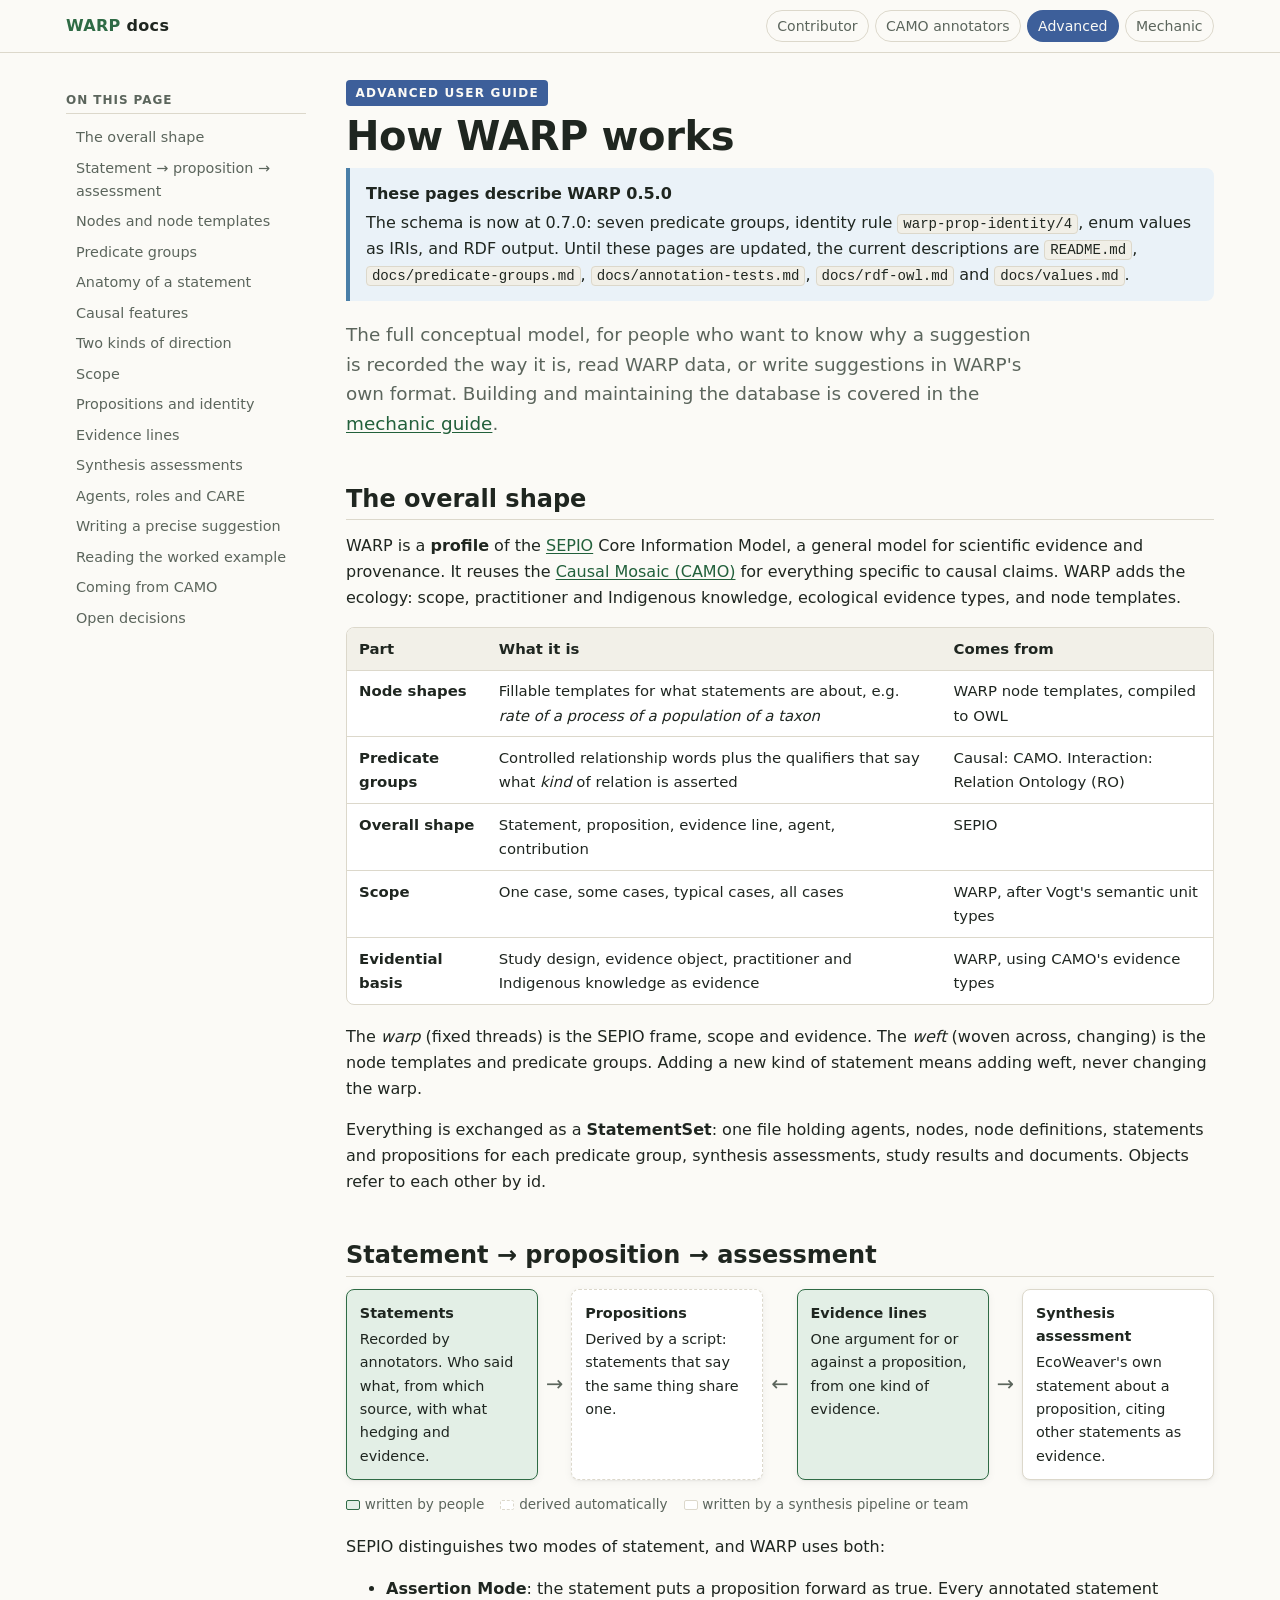
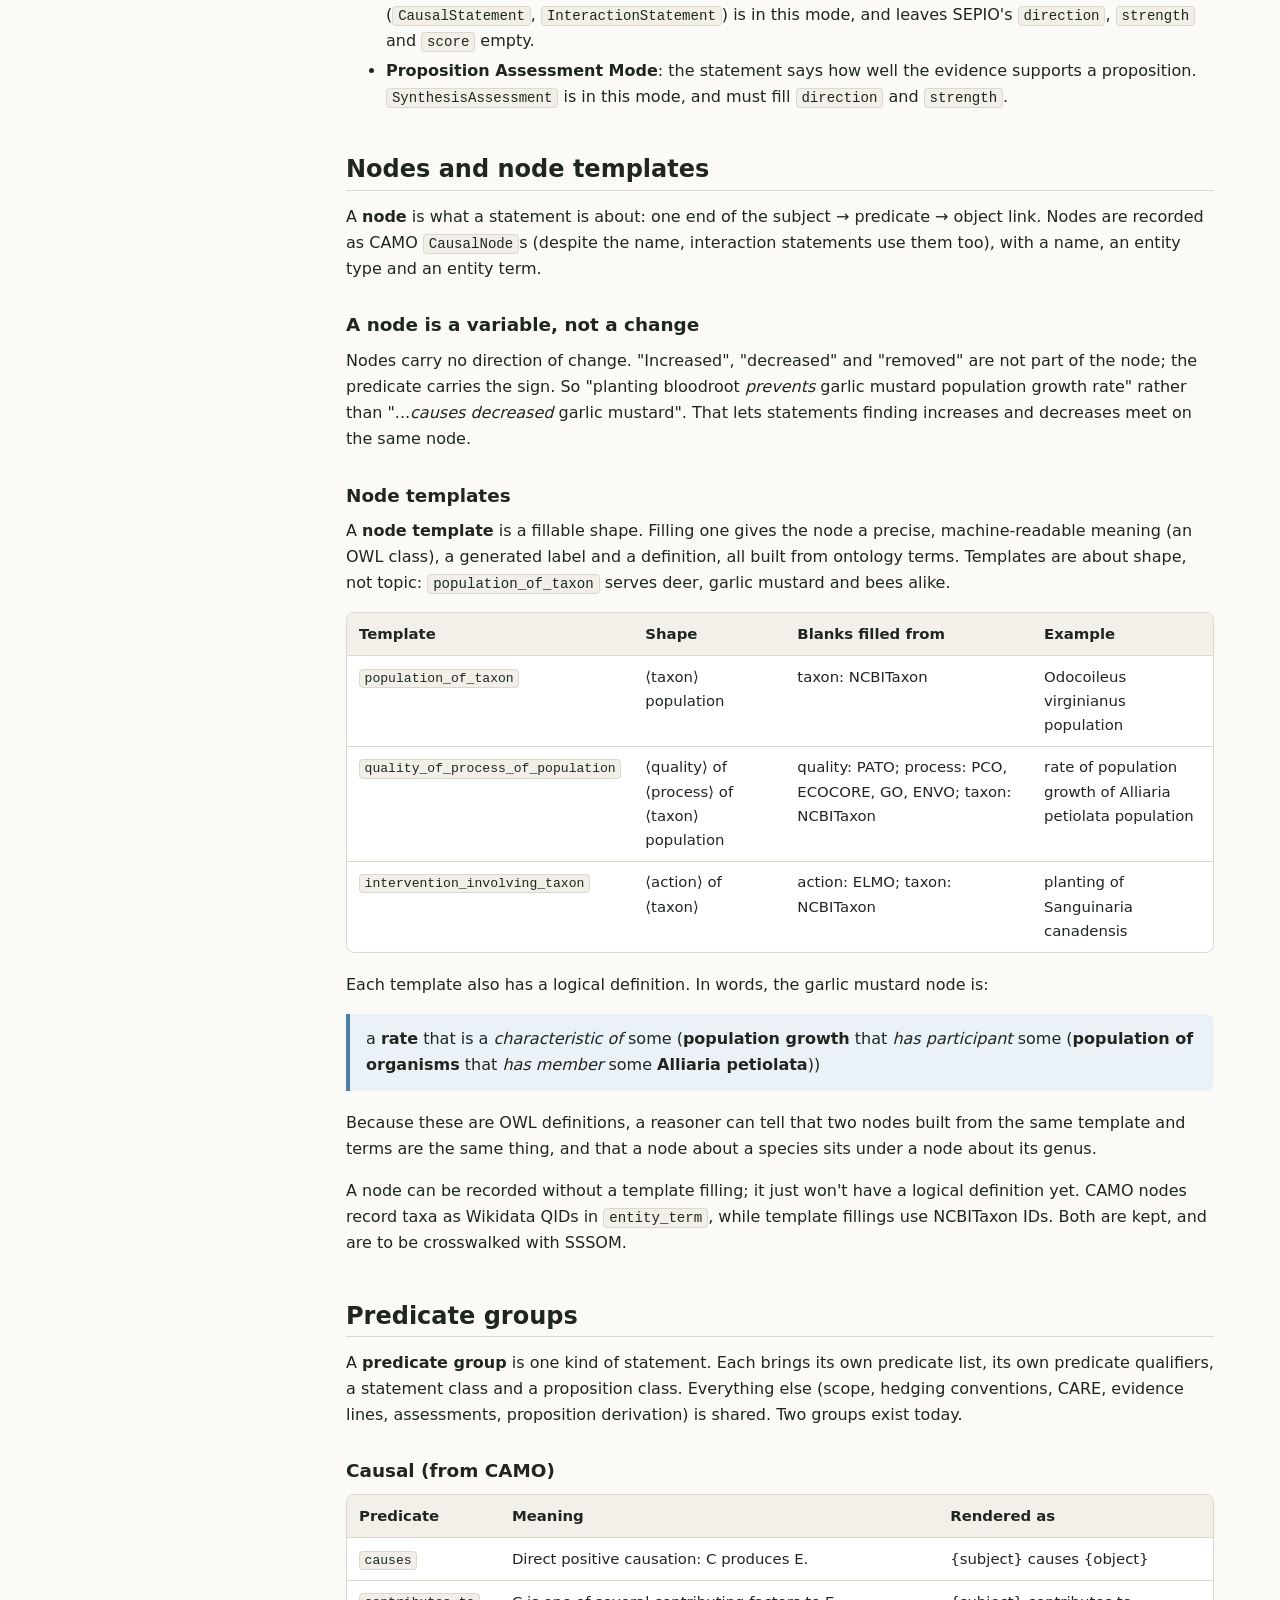
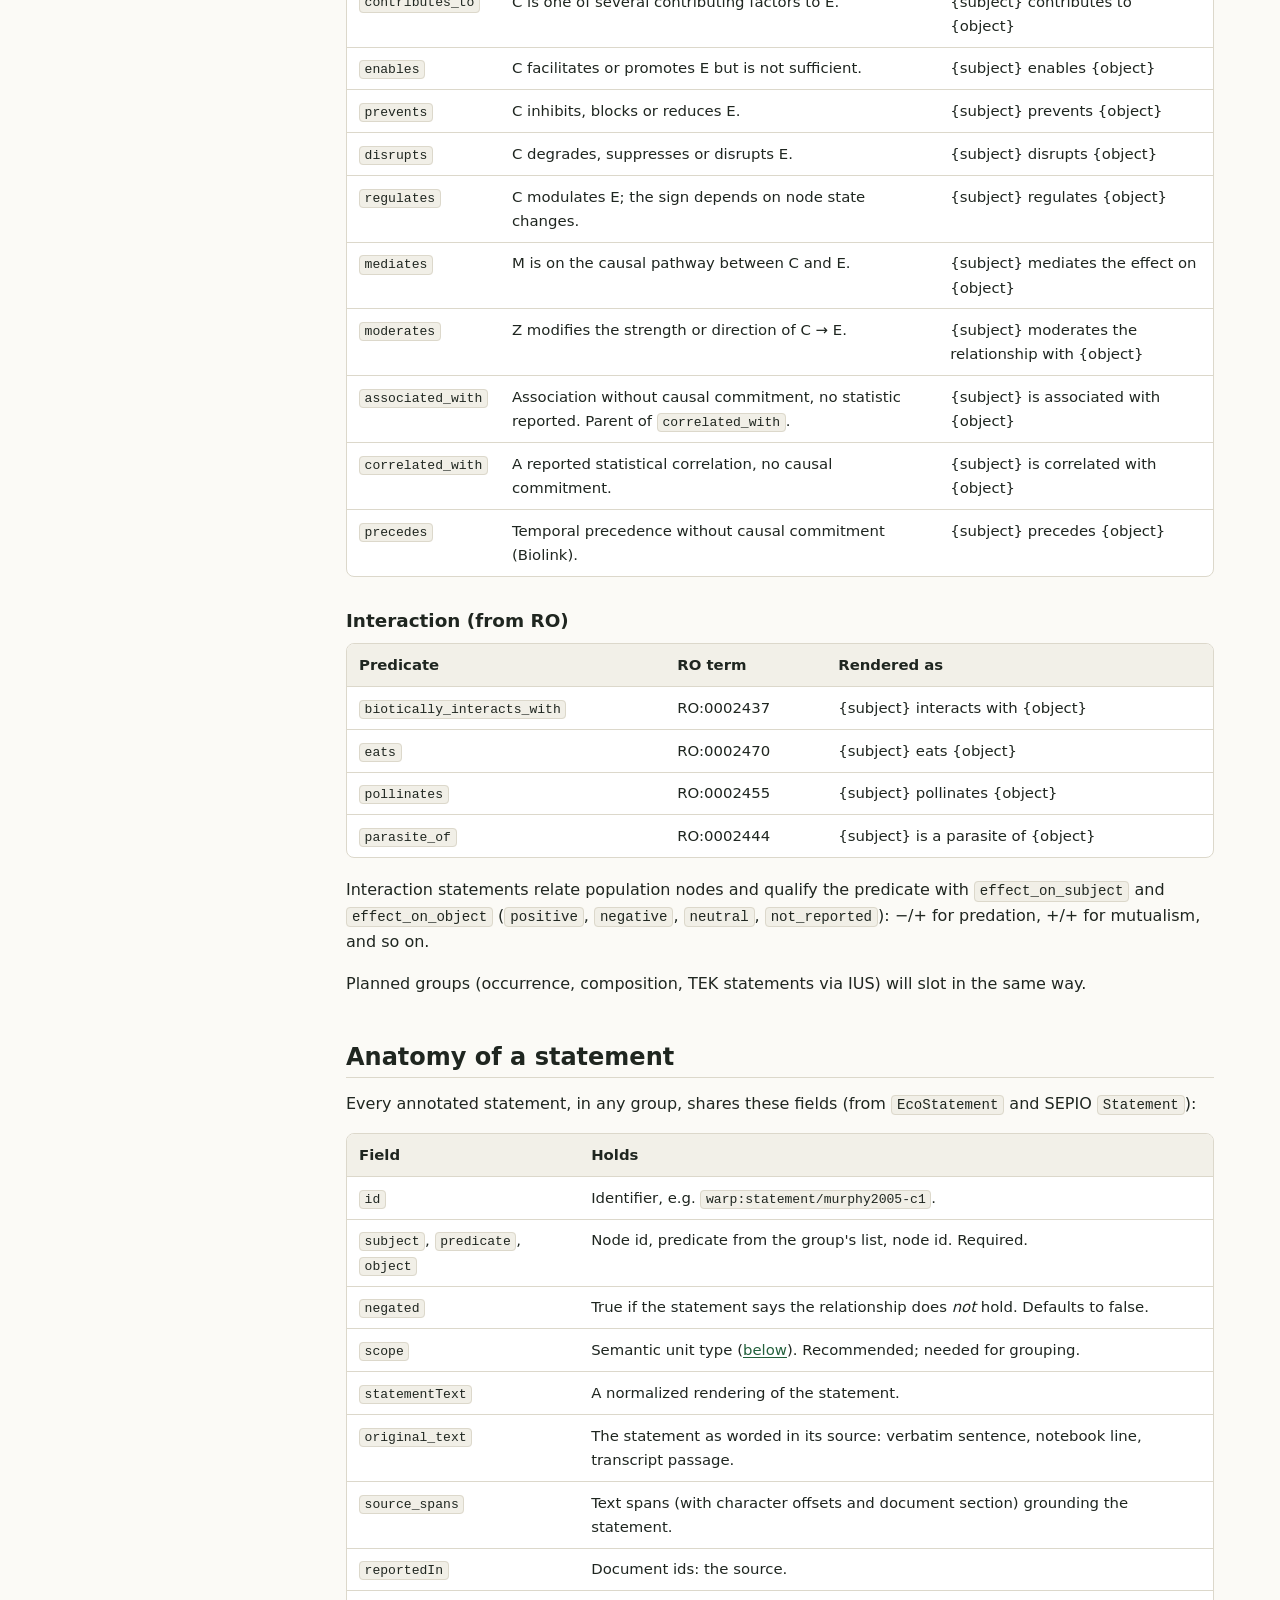
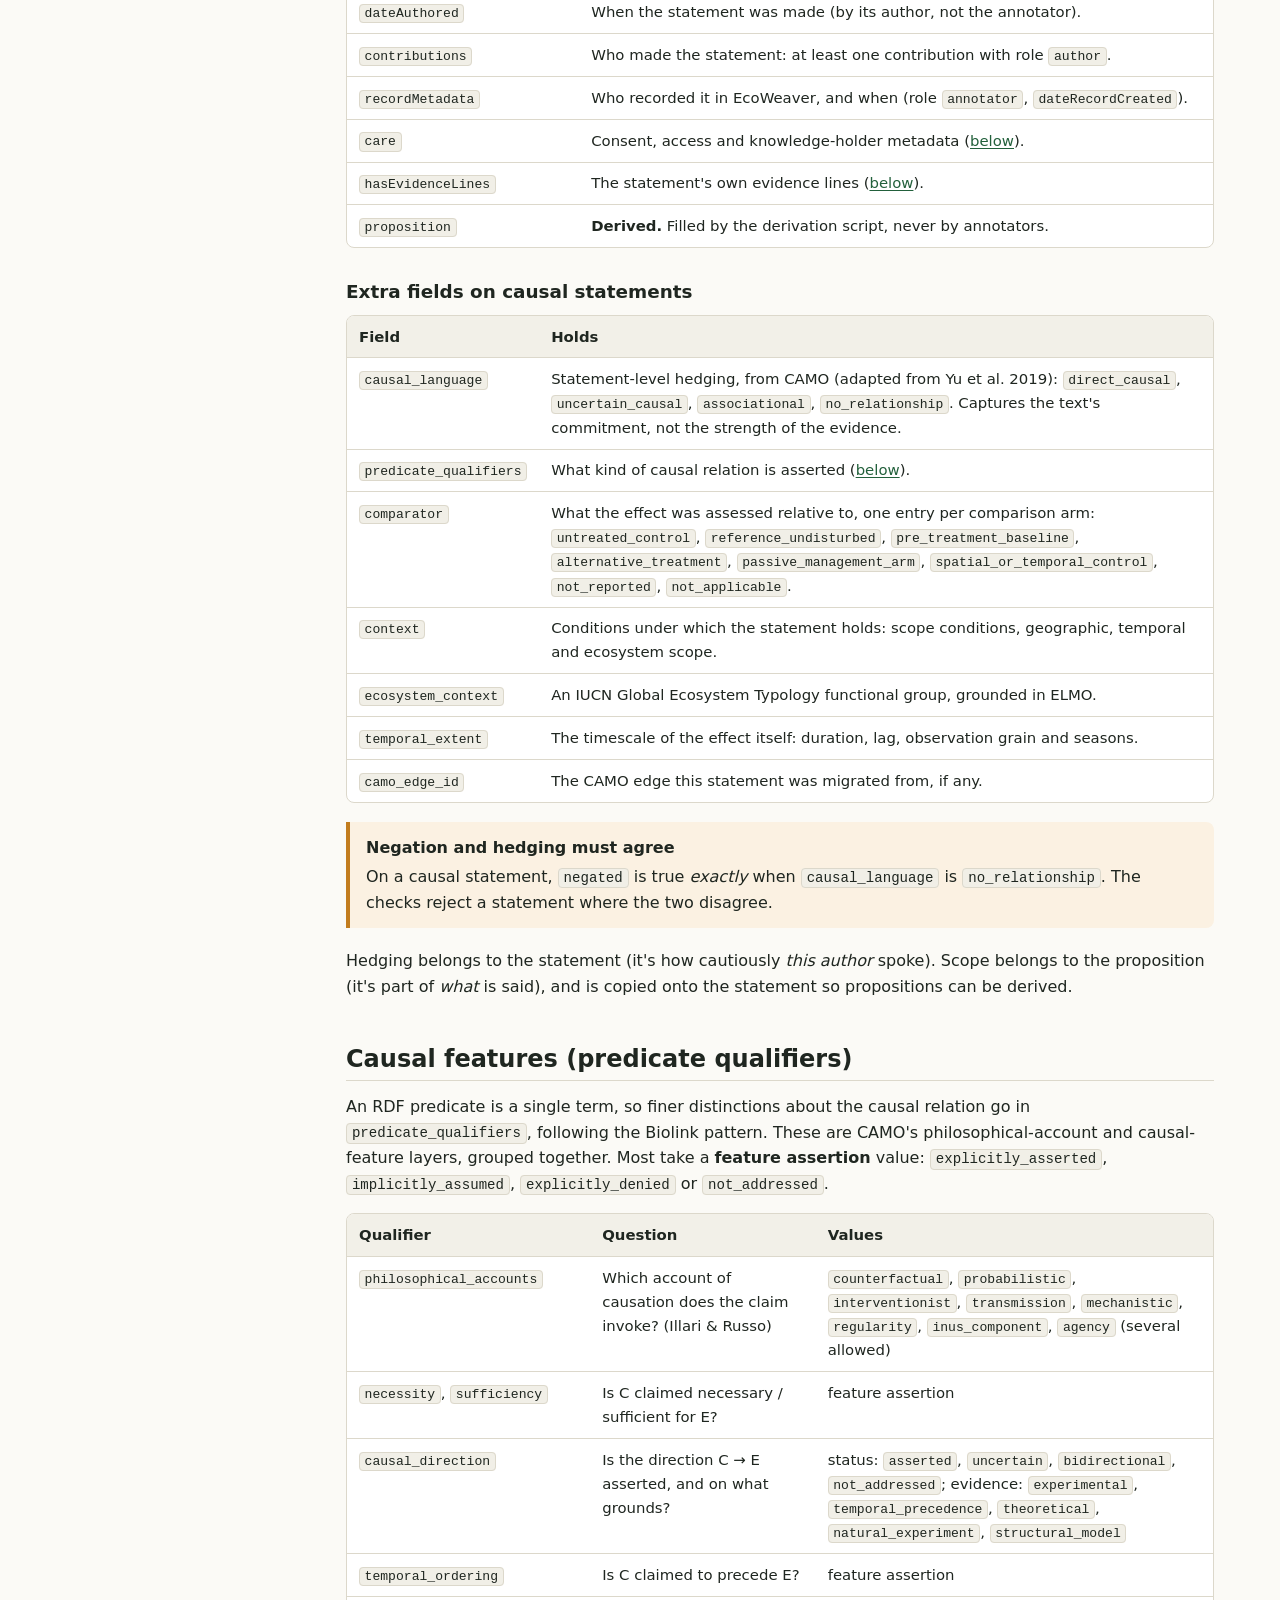
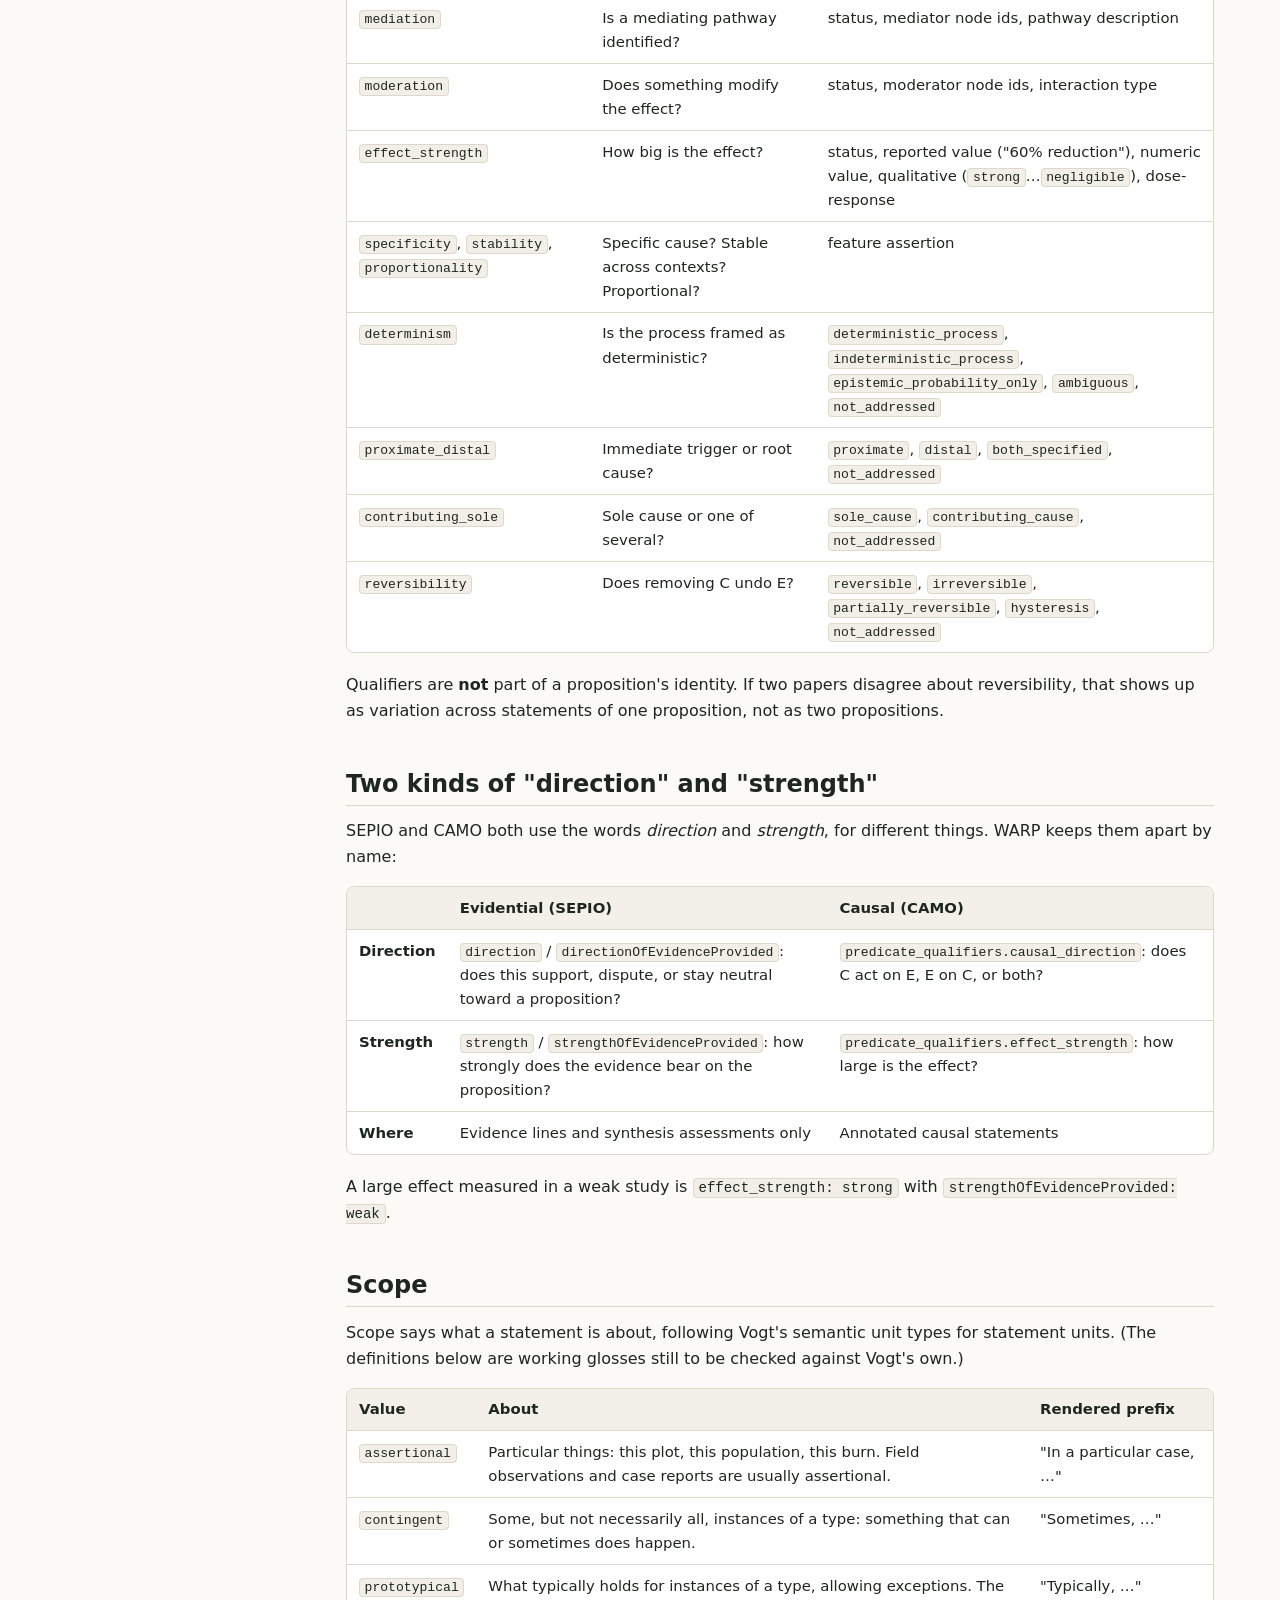
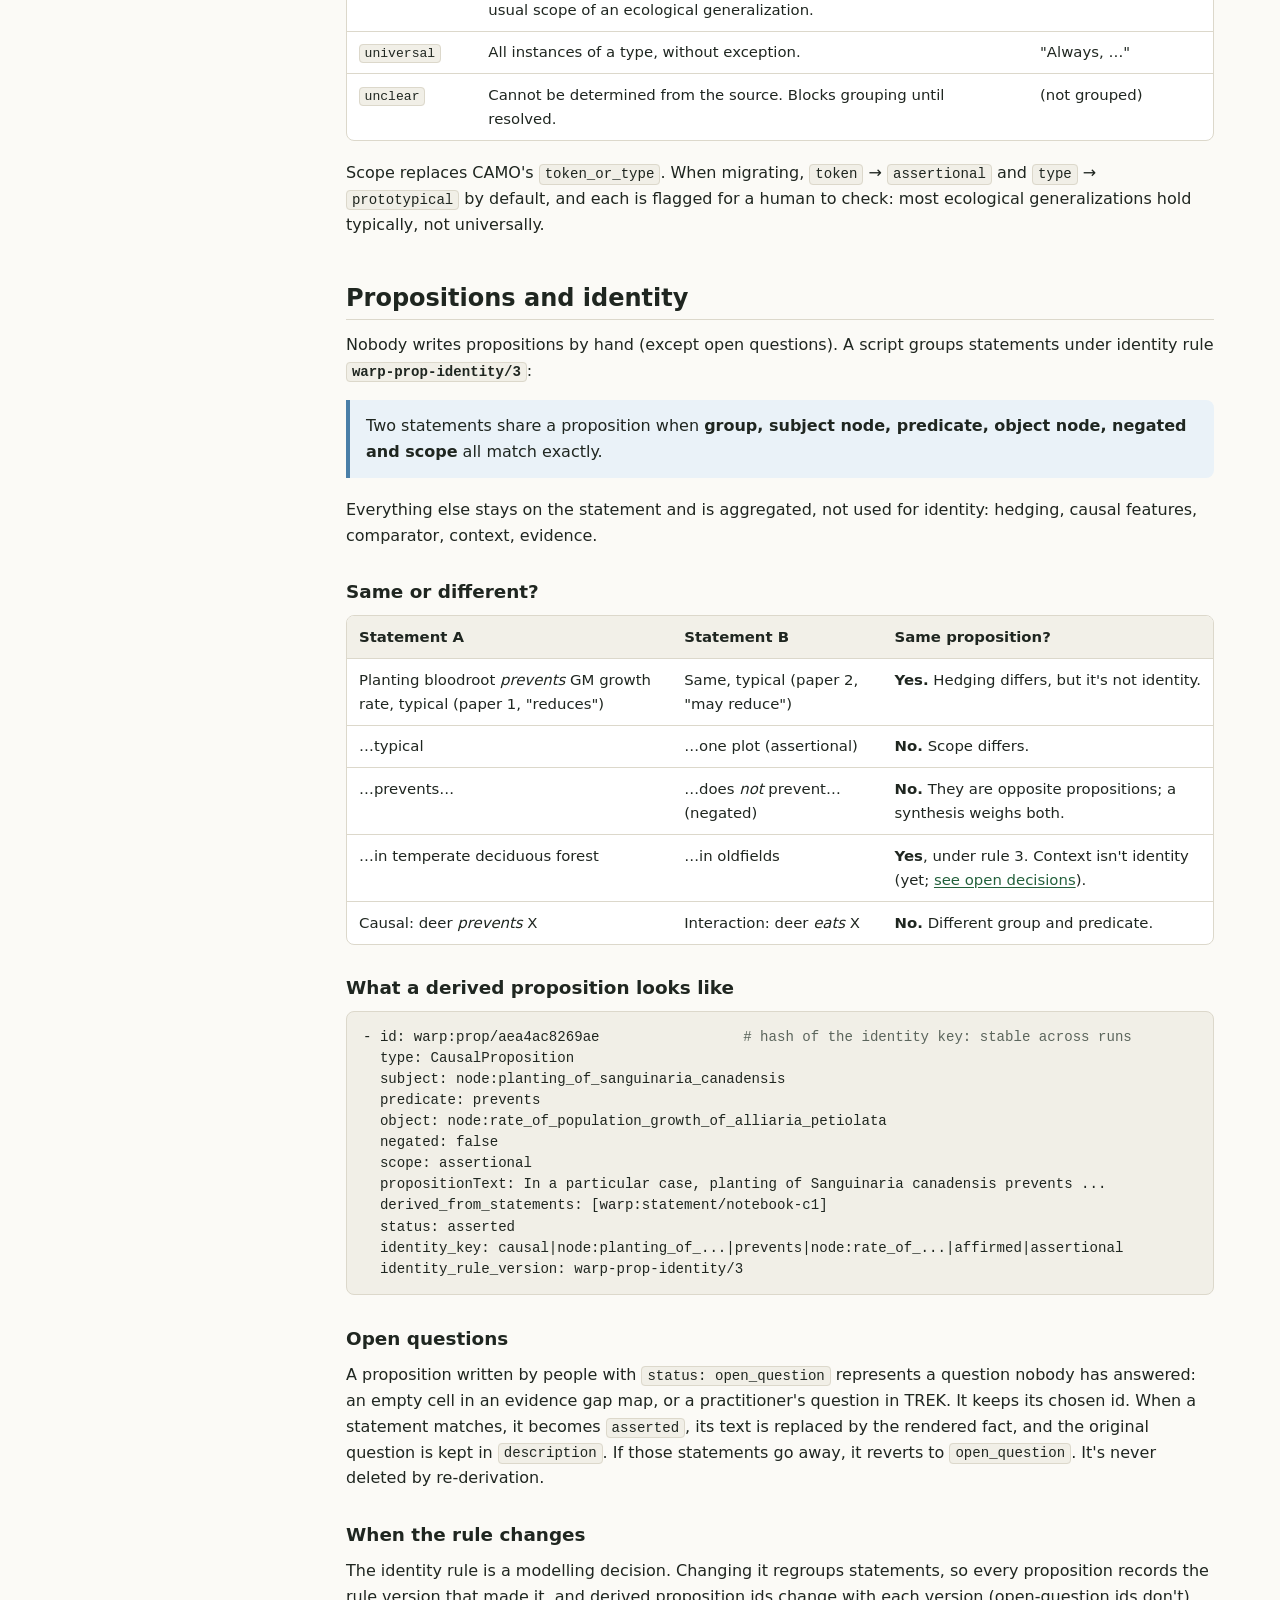
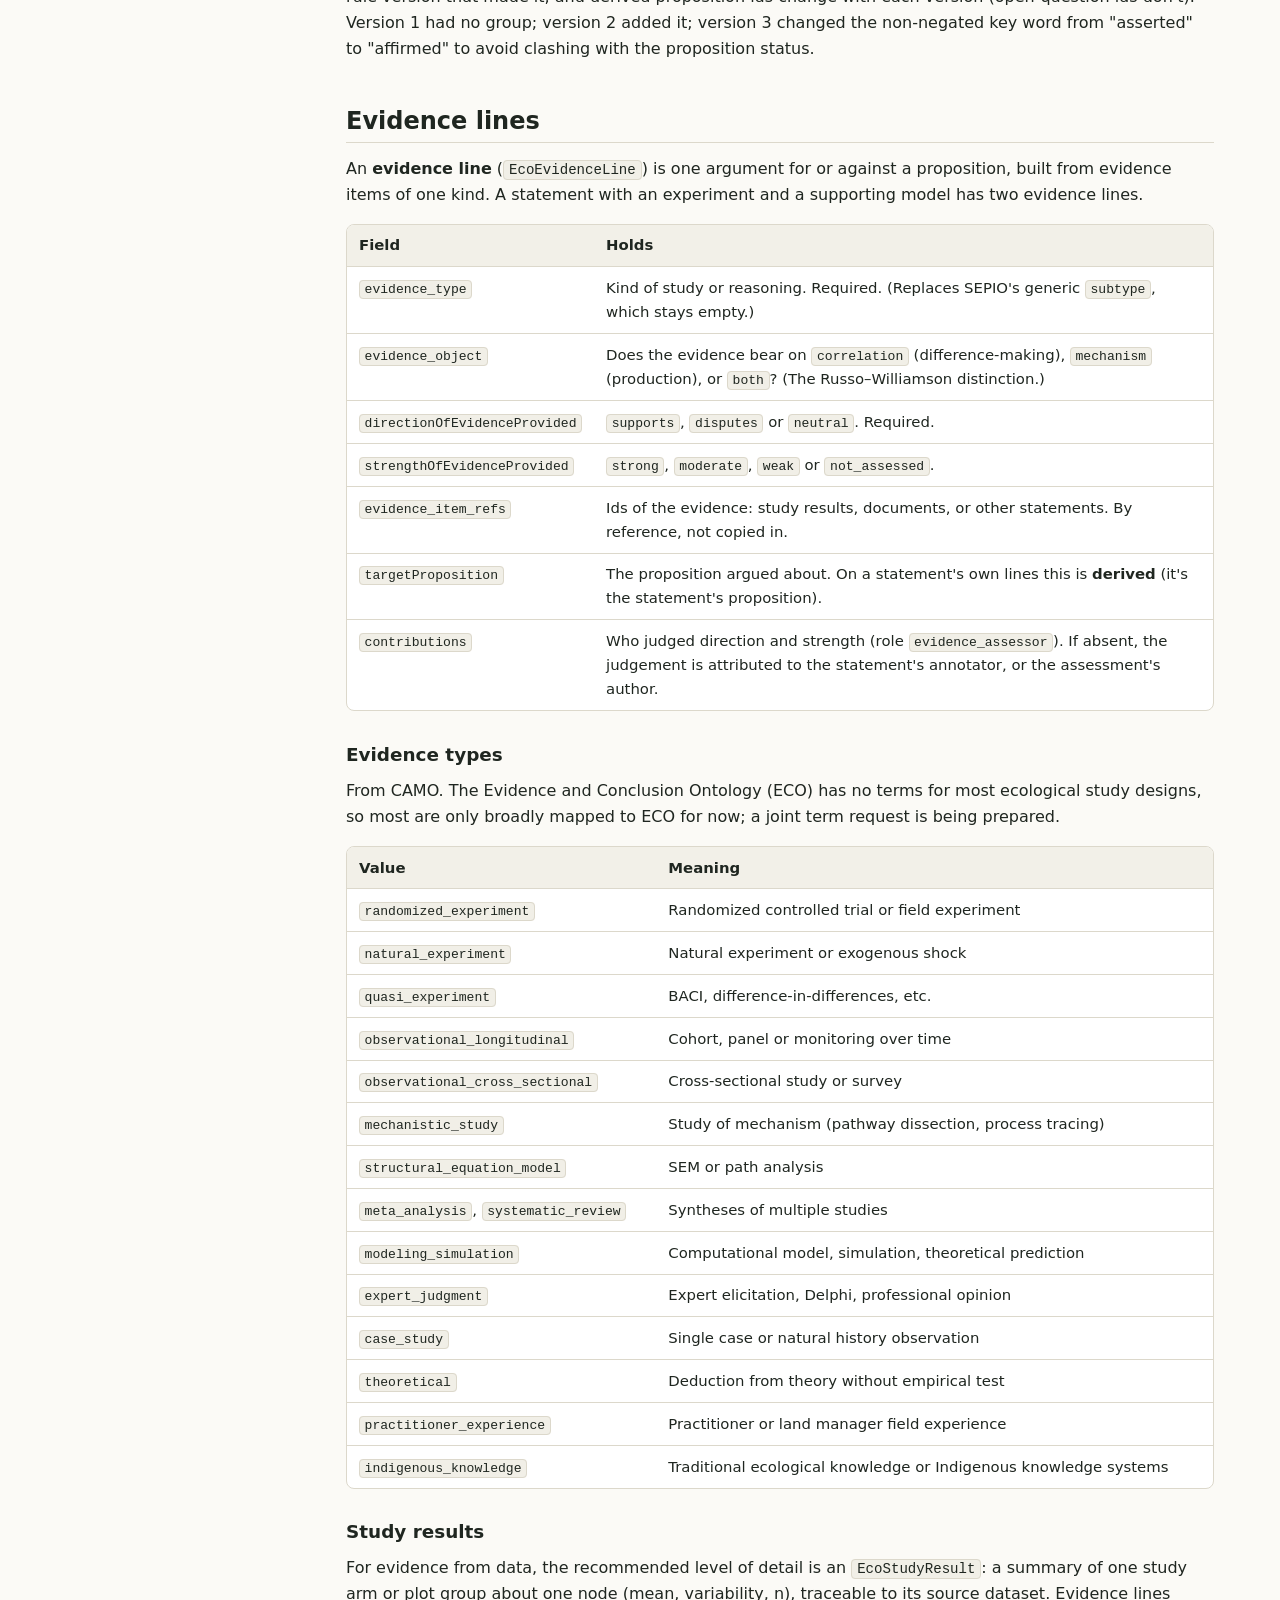
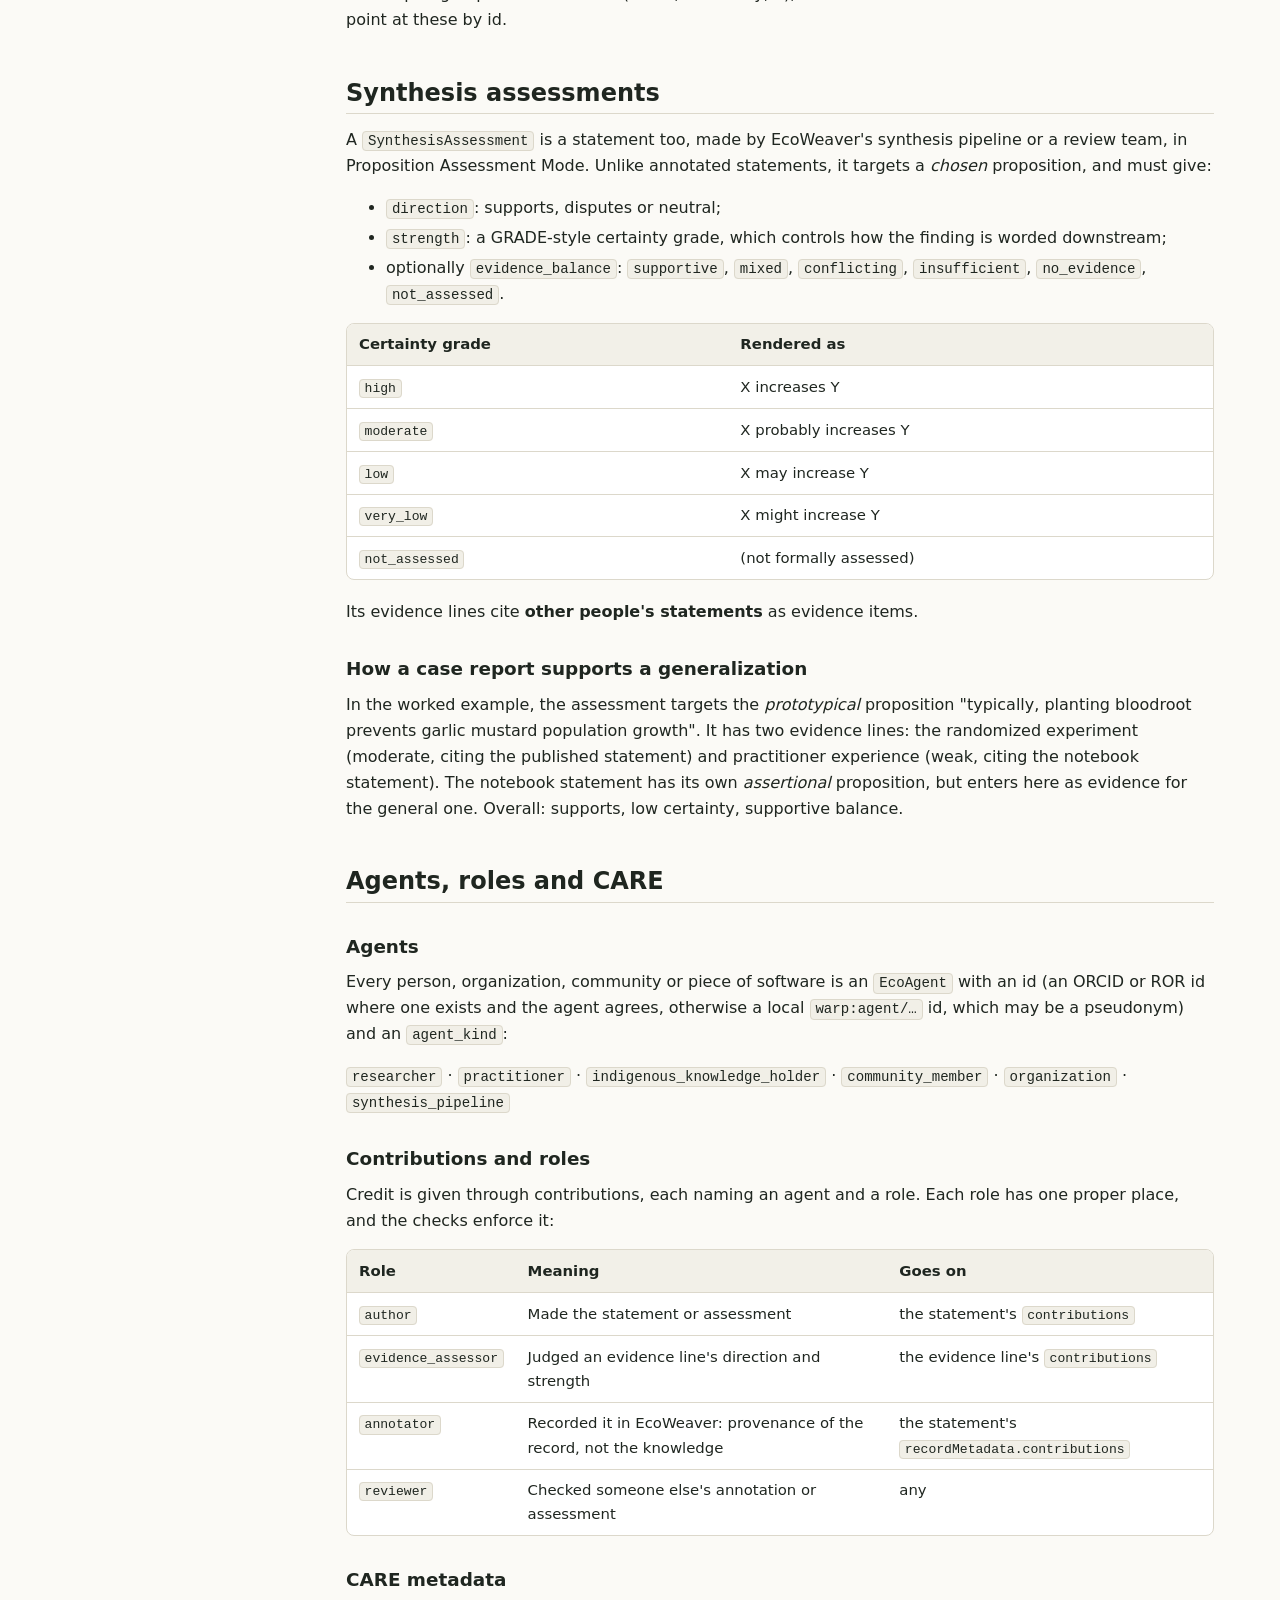
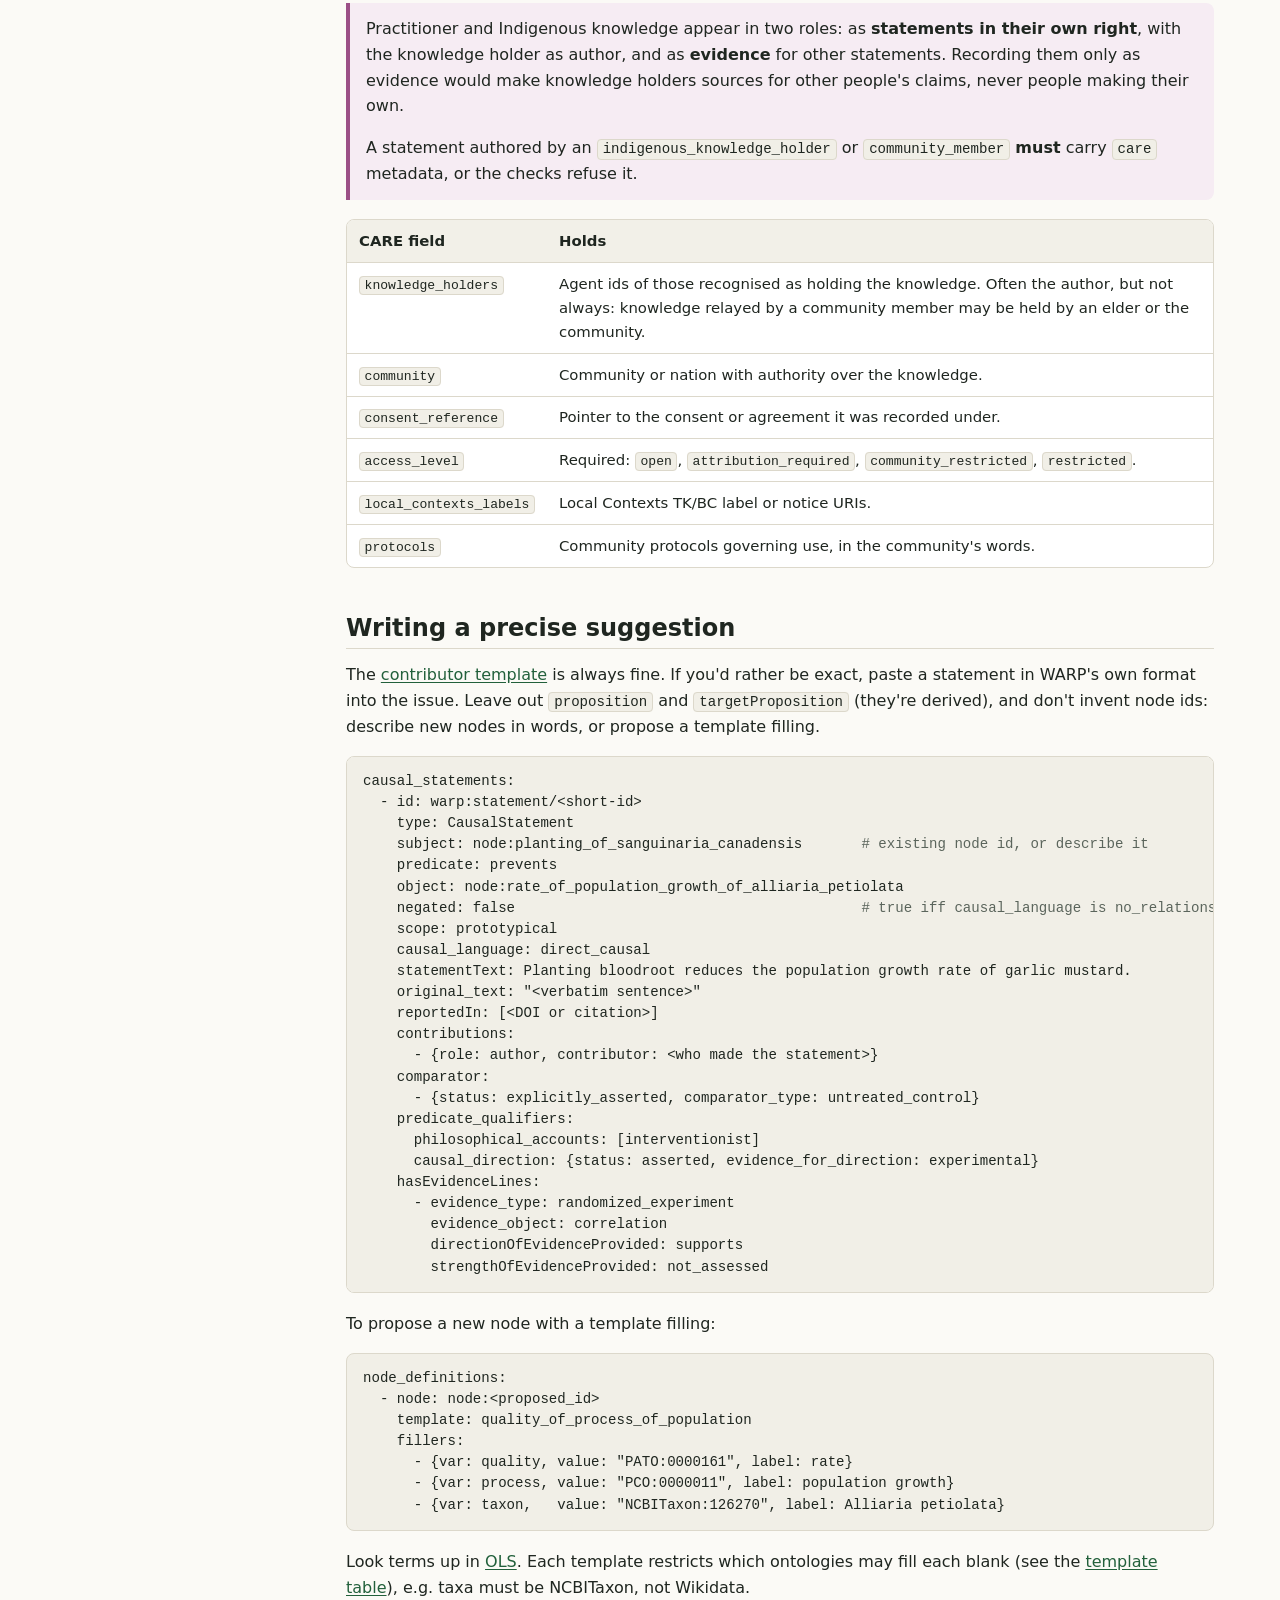
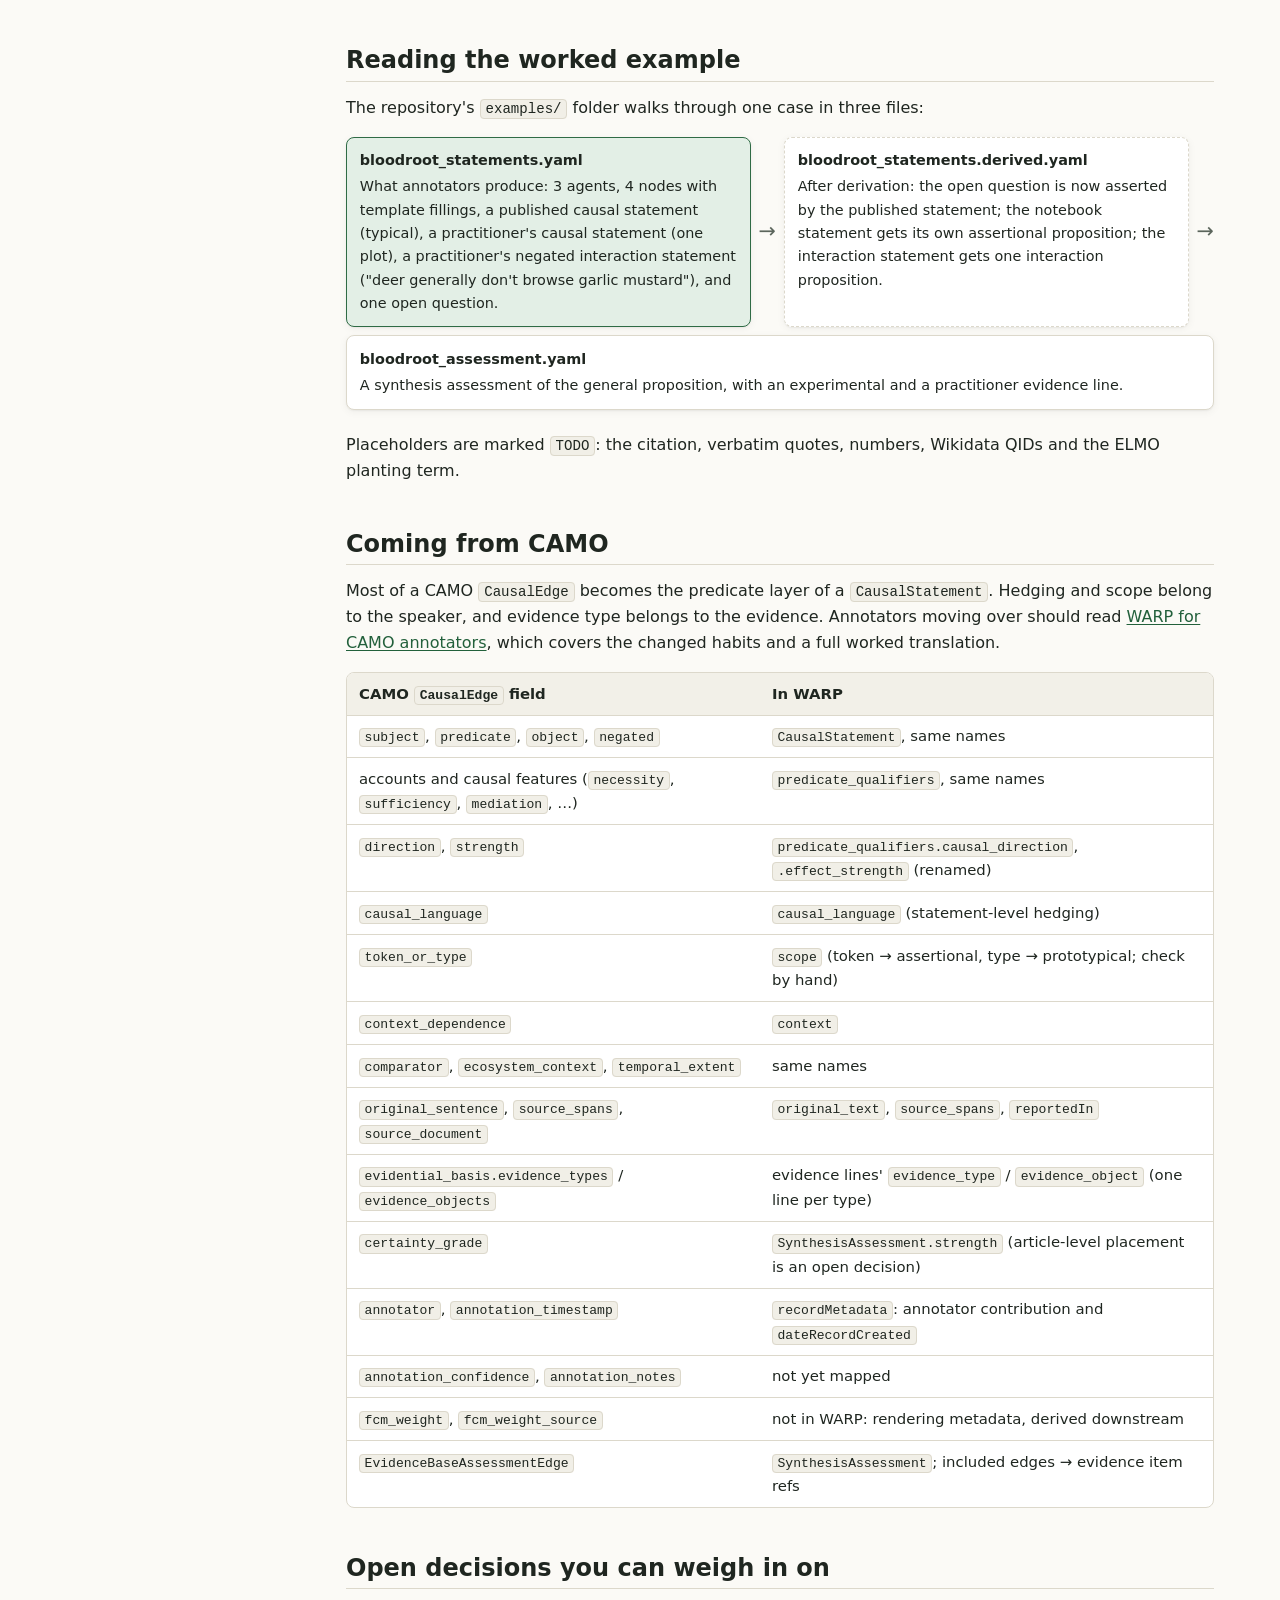
==== commit 896ae143: "warp 0.4: release tidy Move the 0.4 proposals, build guide and slot reference into docs/proposals/ a" ====
--- a/docs/html/advanced.html
+++ b/docs/html/advanced.html
@@ -44,6 +44,10 @@
 <main>
   <span class="eyebrow advanced">Advanced user guide</span>
   <h1>How WARP works</h1>
+  <div class="callout note">
+    <strong class="t">These pages describe WARP 0.5.0</strong>
+    The schema is now at 0.7.0: seven predicate groups, identity rule <code>warp-prop-identity/4</code>, enum values as IRIs, and RDF output. Until these pages are updated, the current descriptions are <code>README.md</code>, <code>docs/predicate-groups.md</code>, <code>docs/annotation-tests.md</code>, <code>docs/rdf-owl.md</code> and <code>docs/values.md</code>.
+  </div>
   <p class="lede">The full conceptual model, for people who want to know why a suggestion is recorded the way it is, read WARP data, or write suggestions in WARP's own format. Building and maintaining the database is covered in the <a href="mechanic.html">mechanic guide</a>.</p>
 
   <section id="shape">
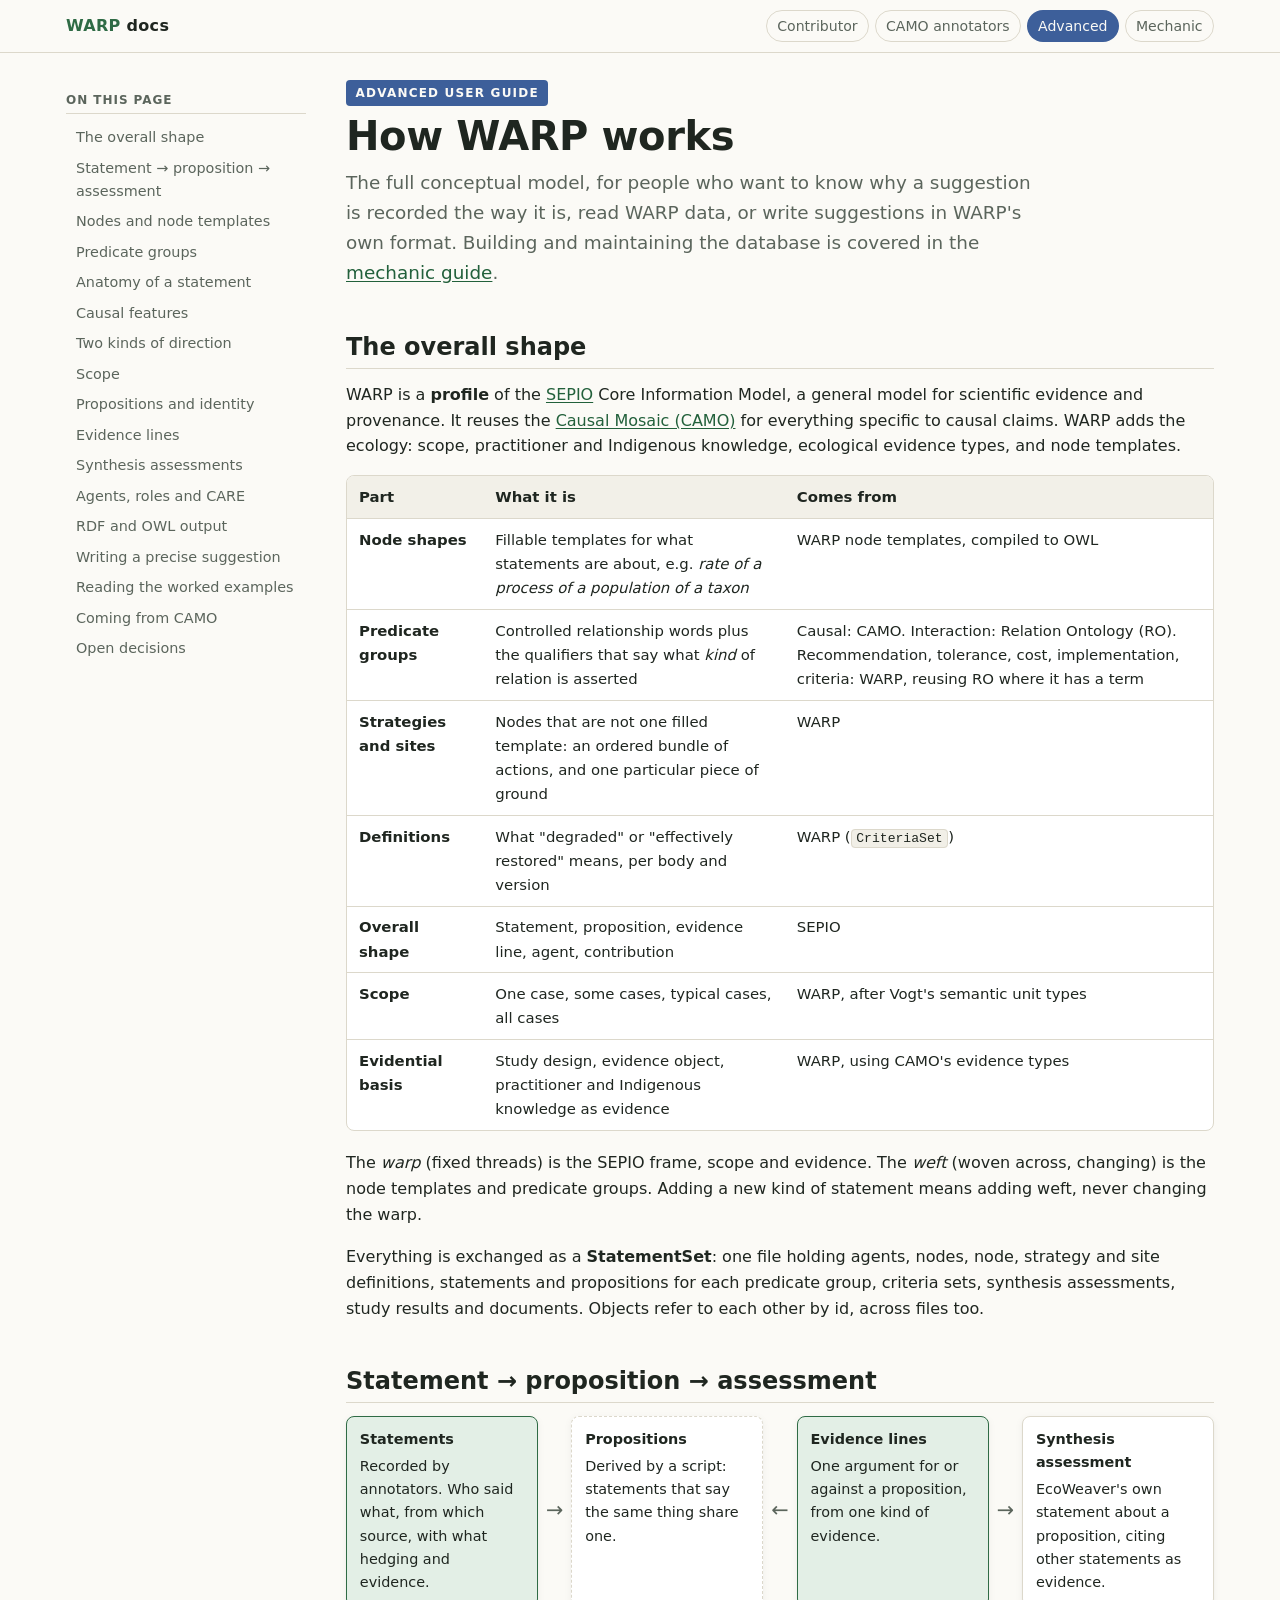
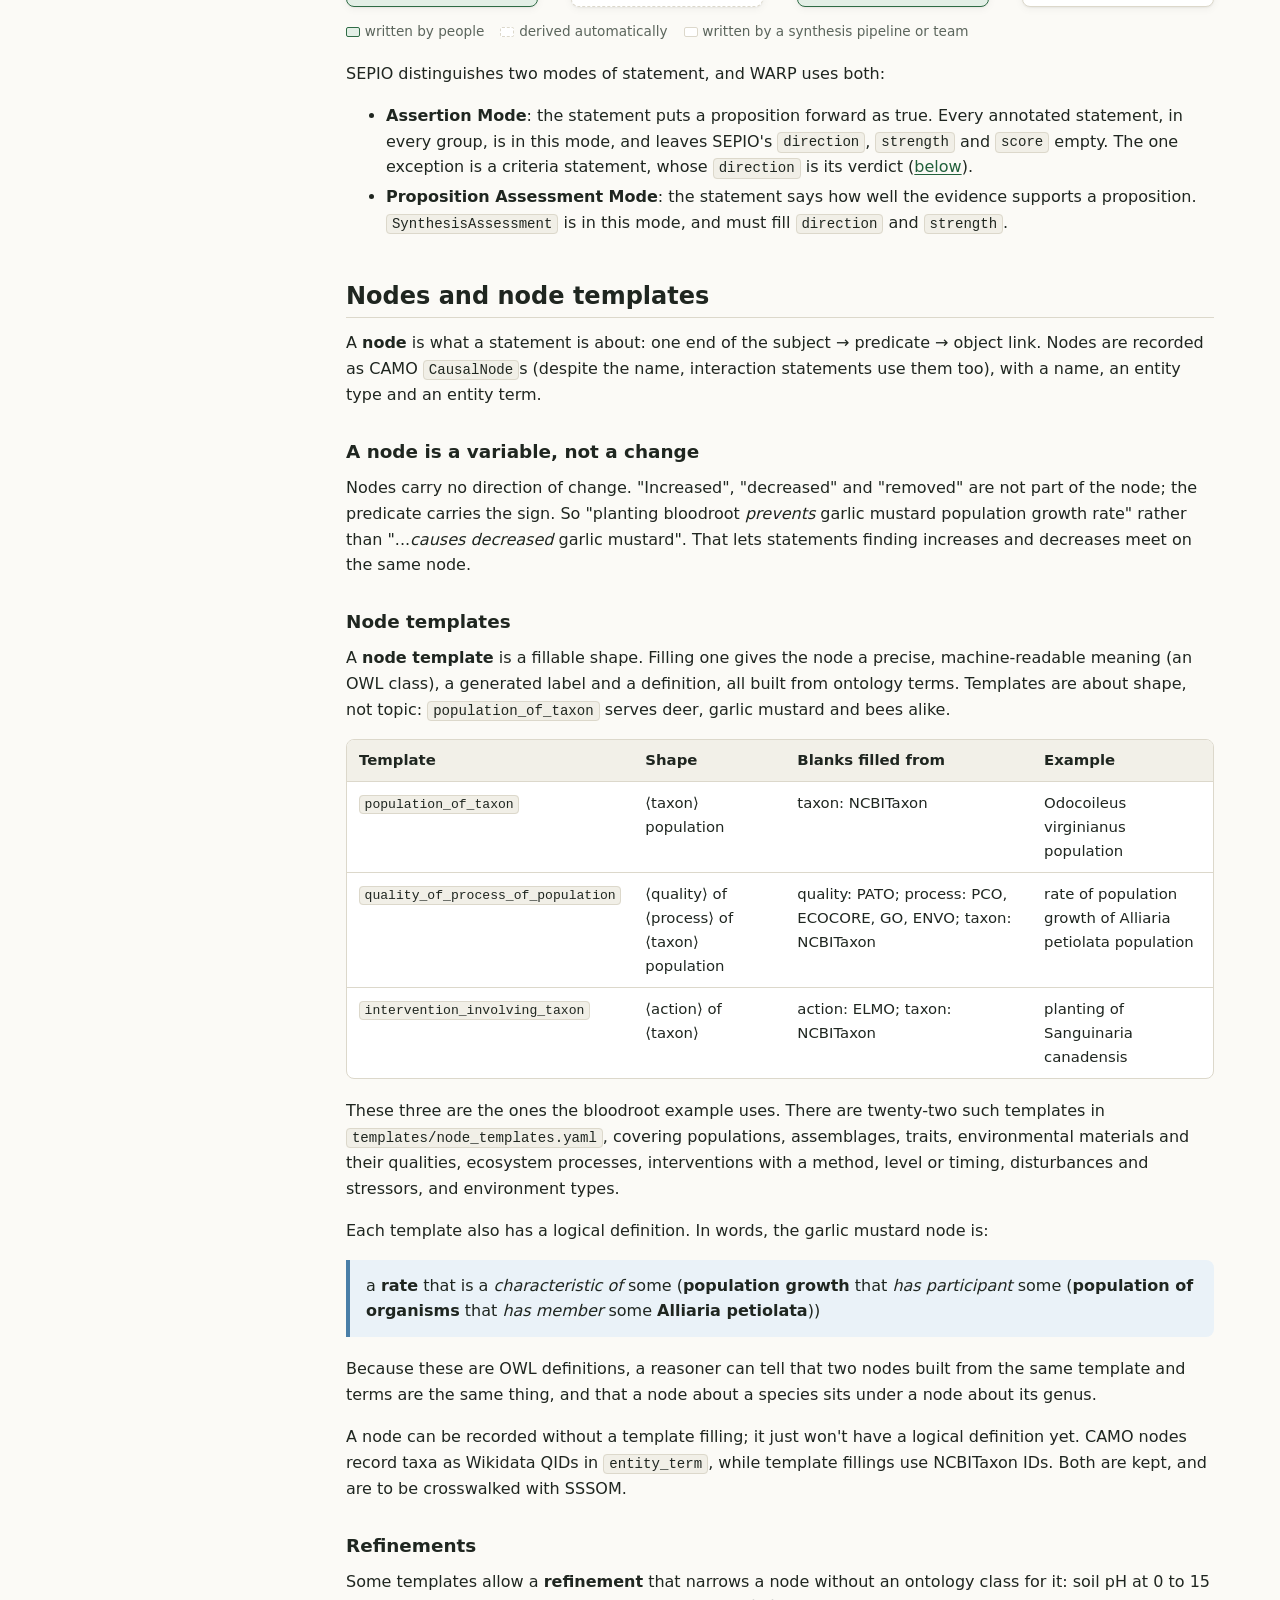
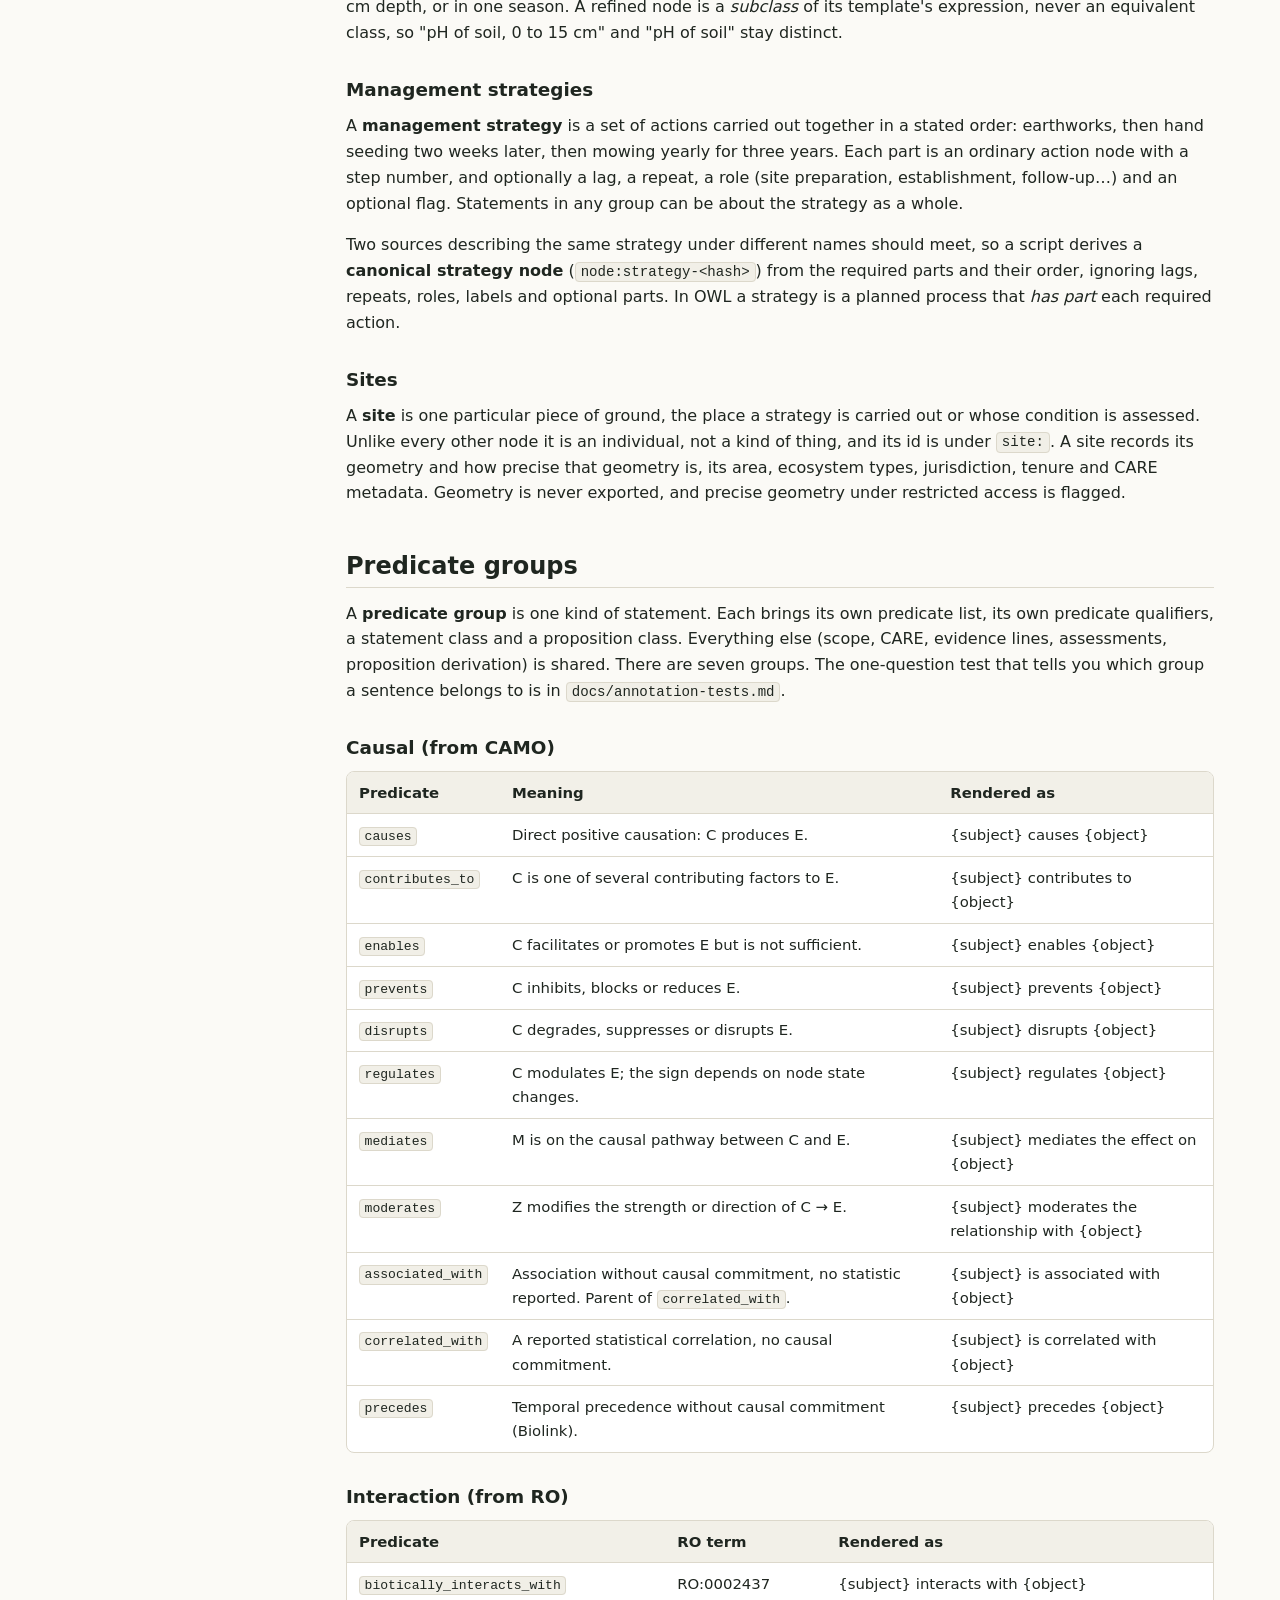
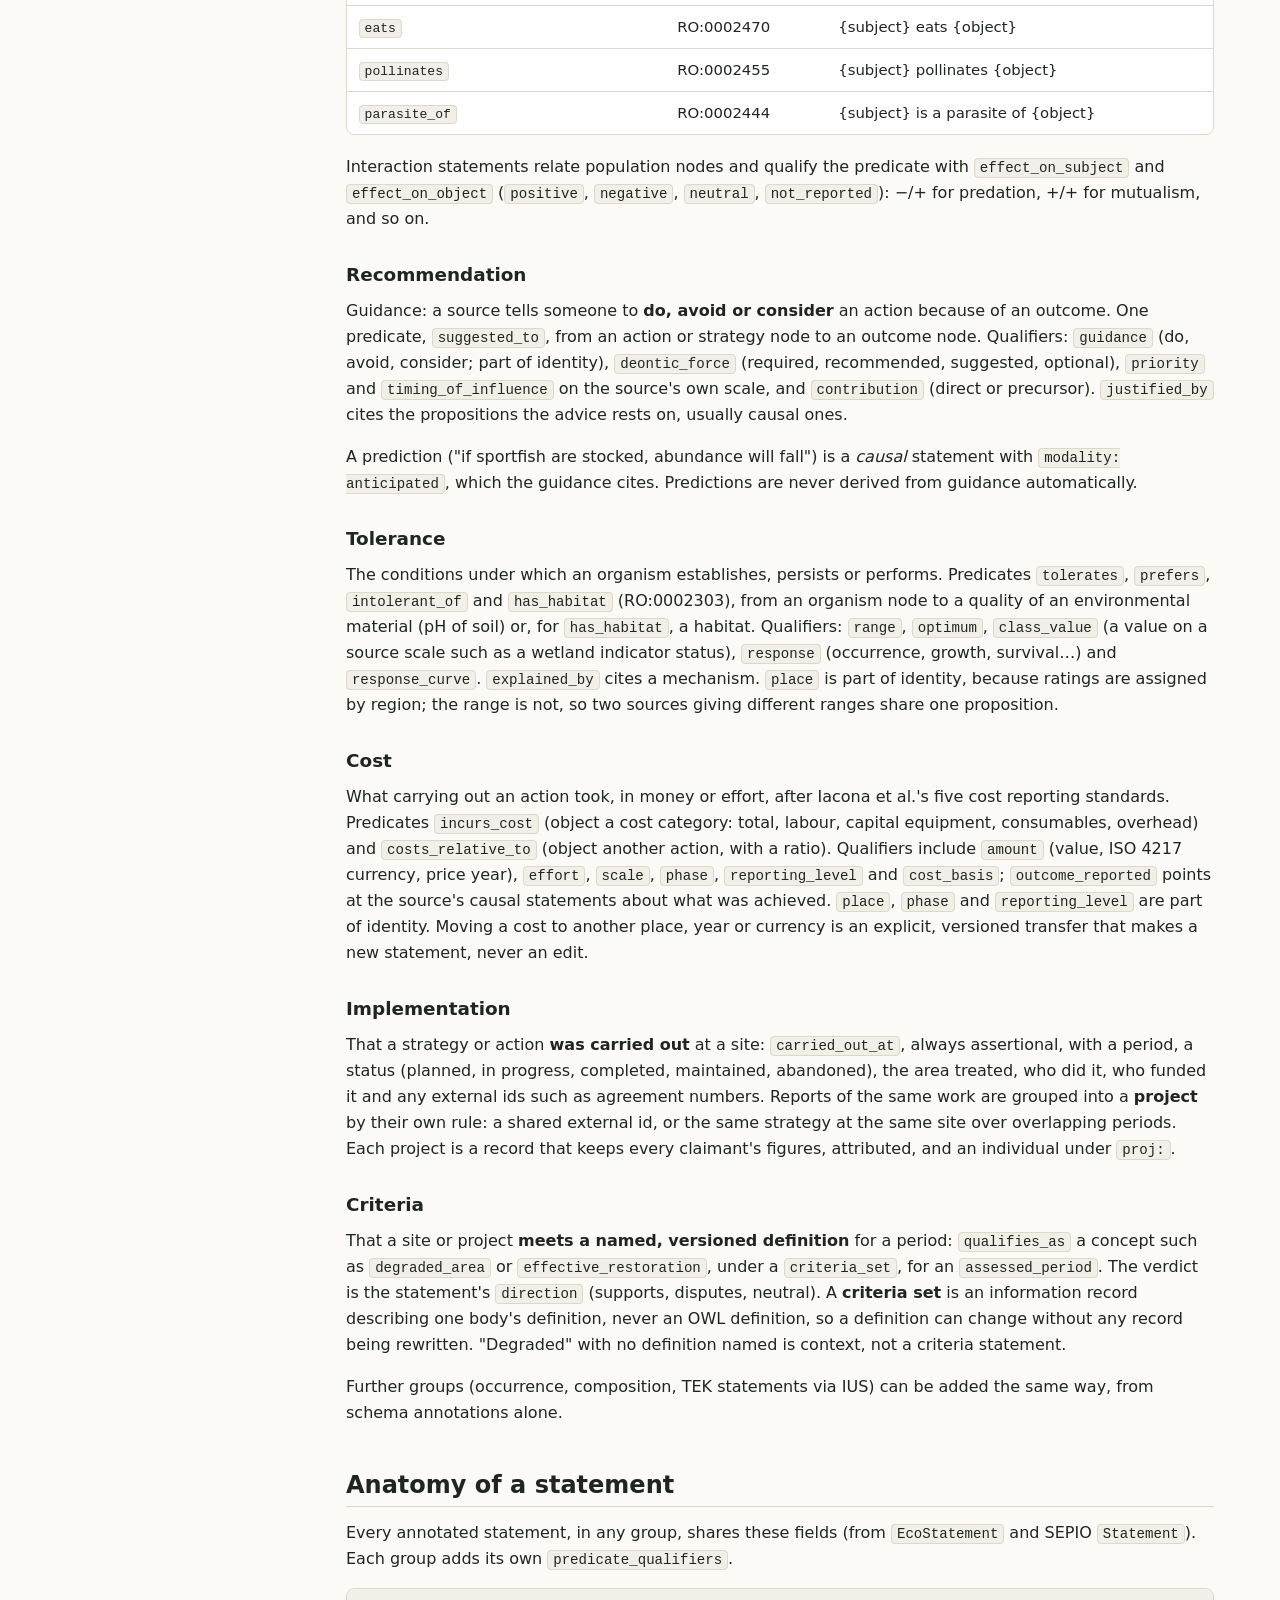
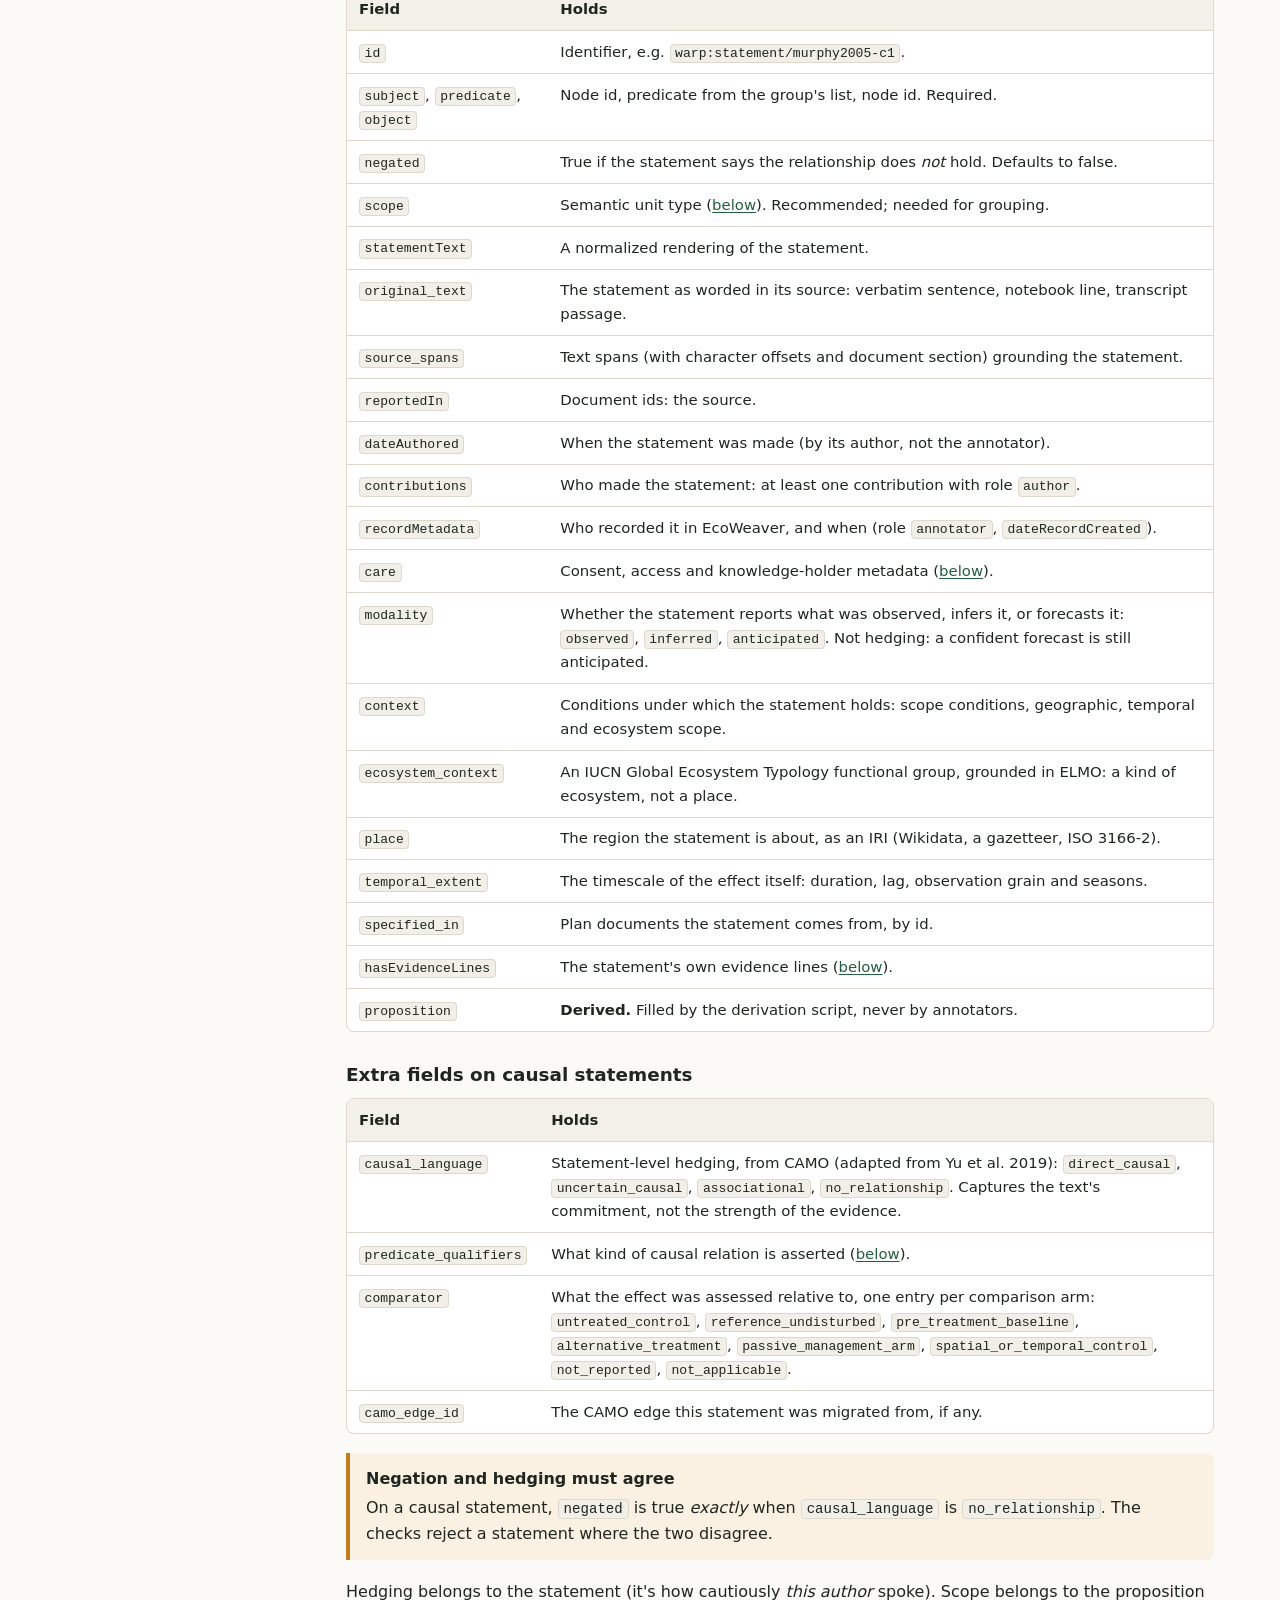
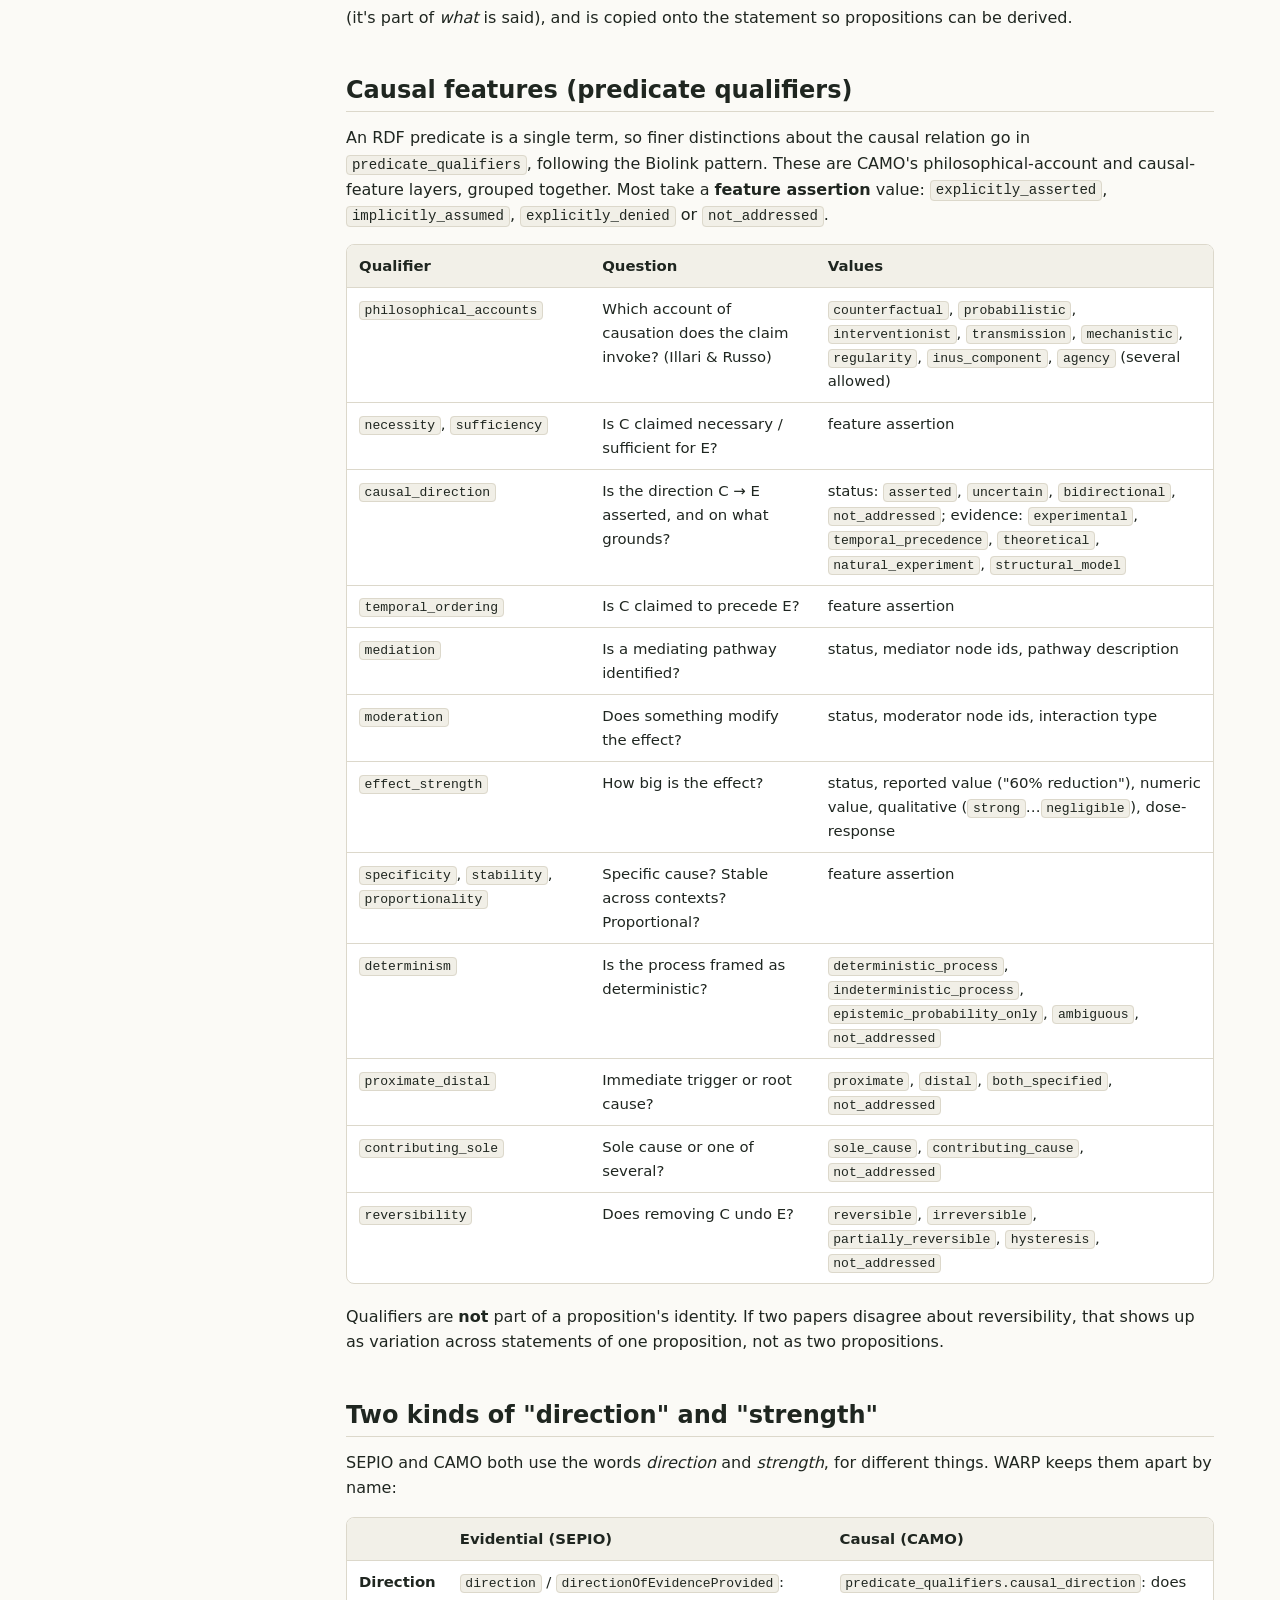
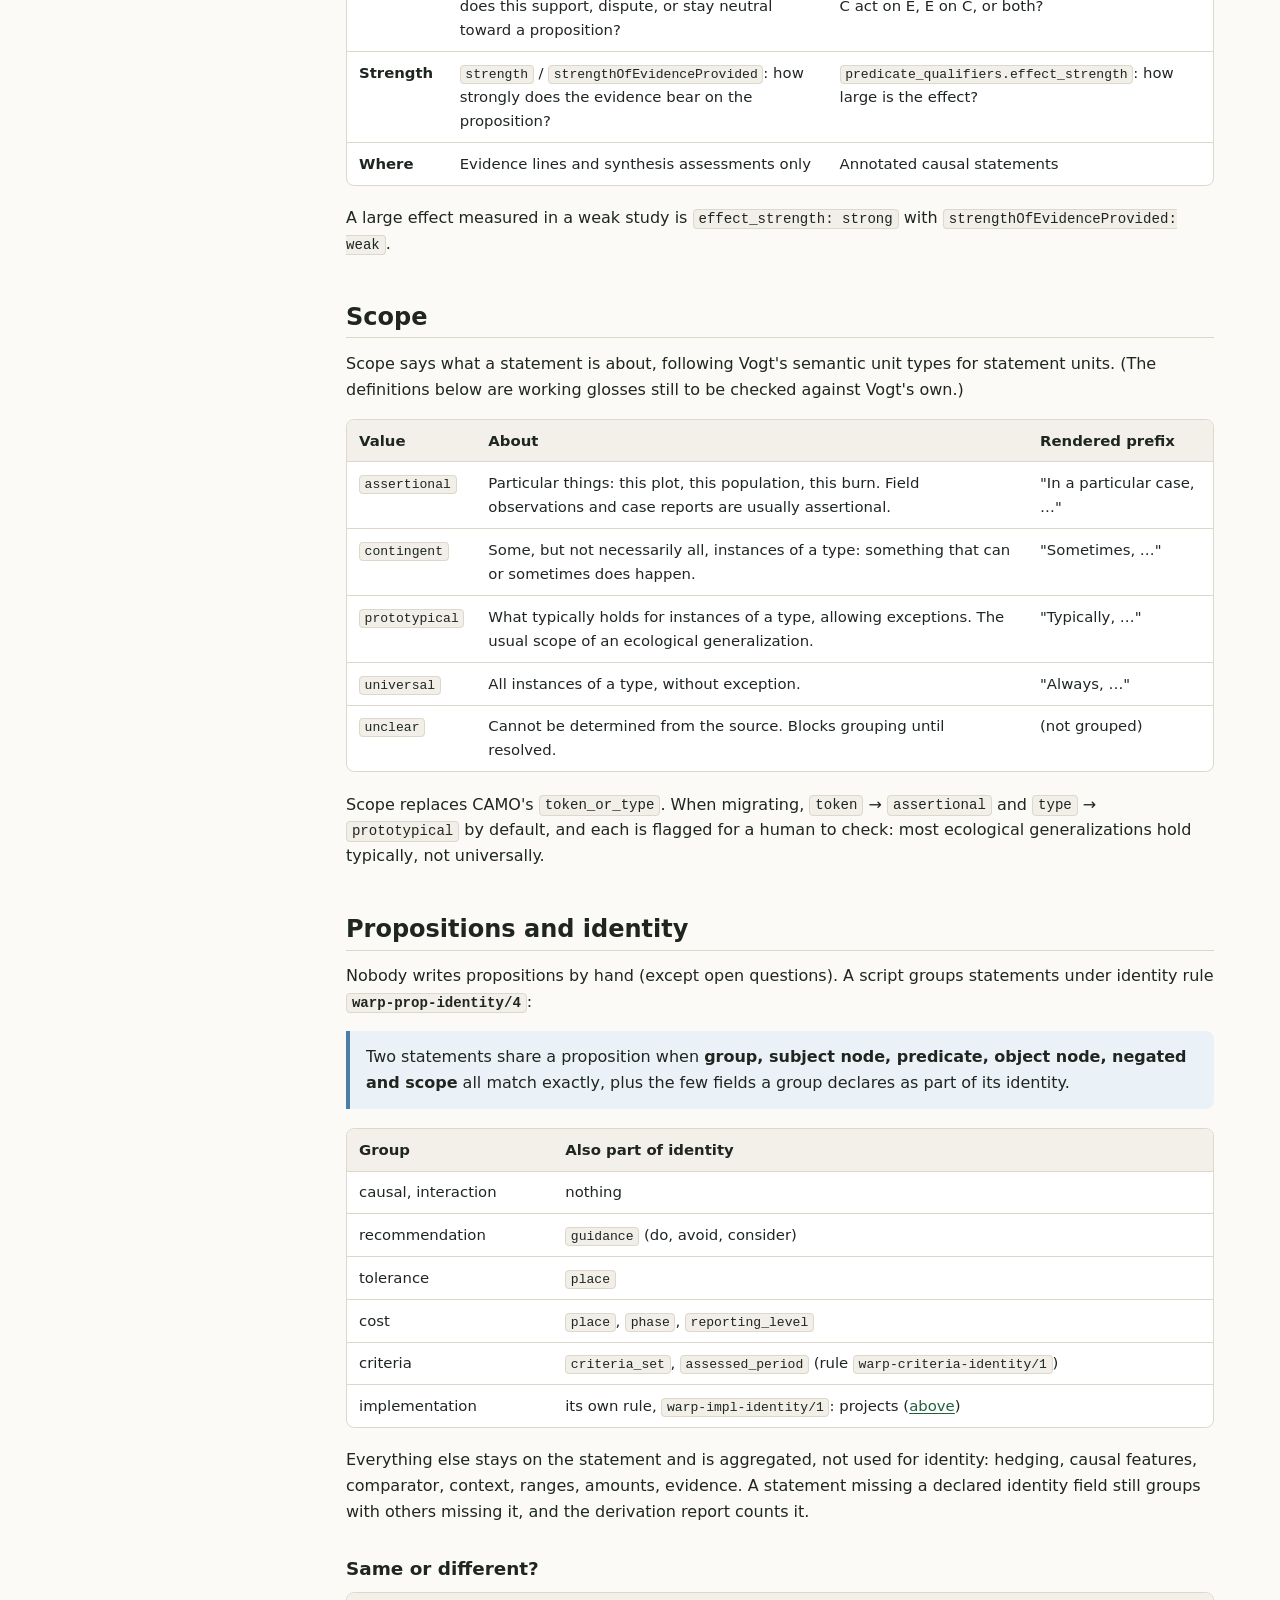
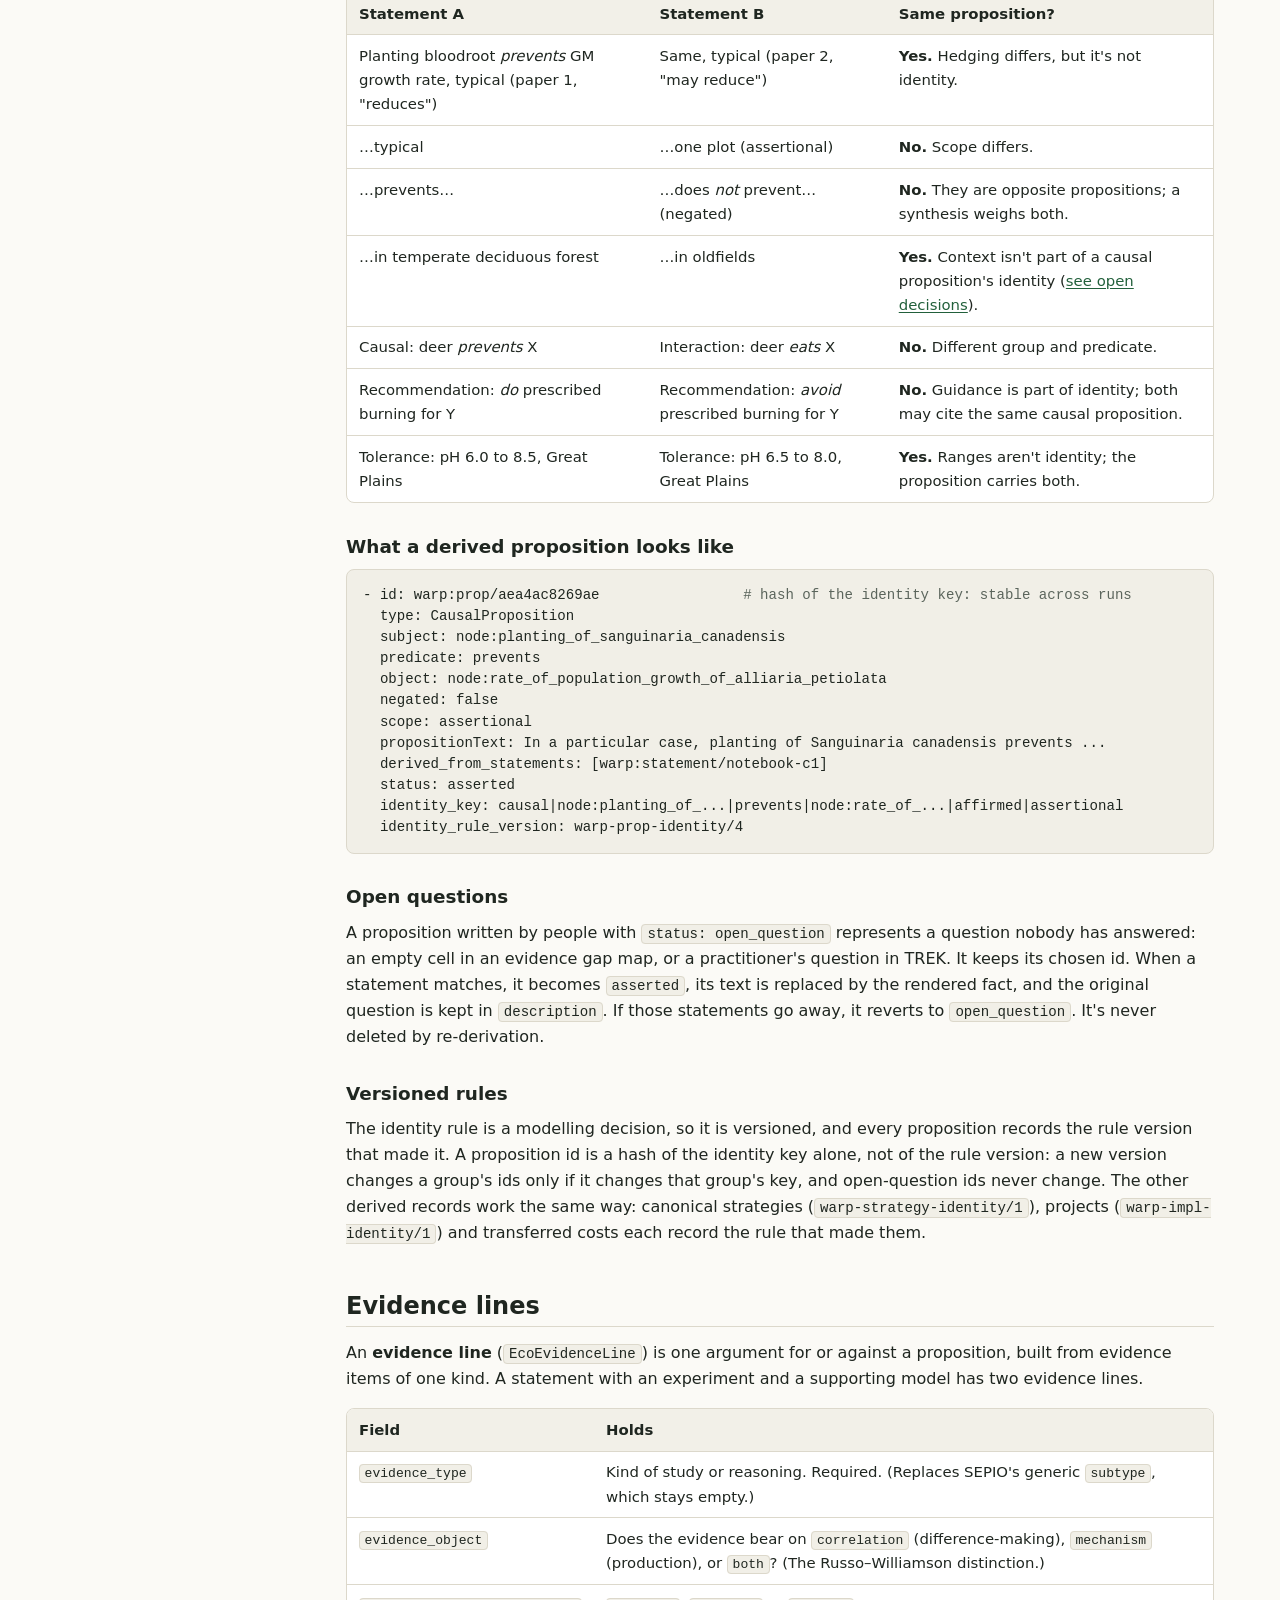
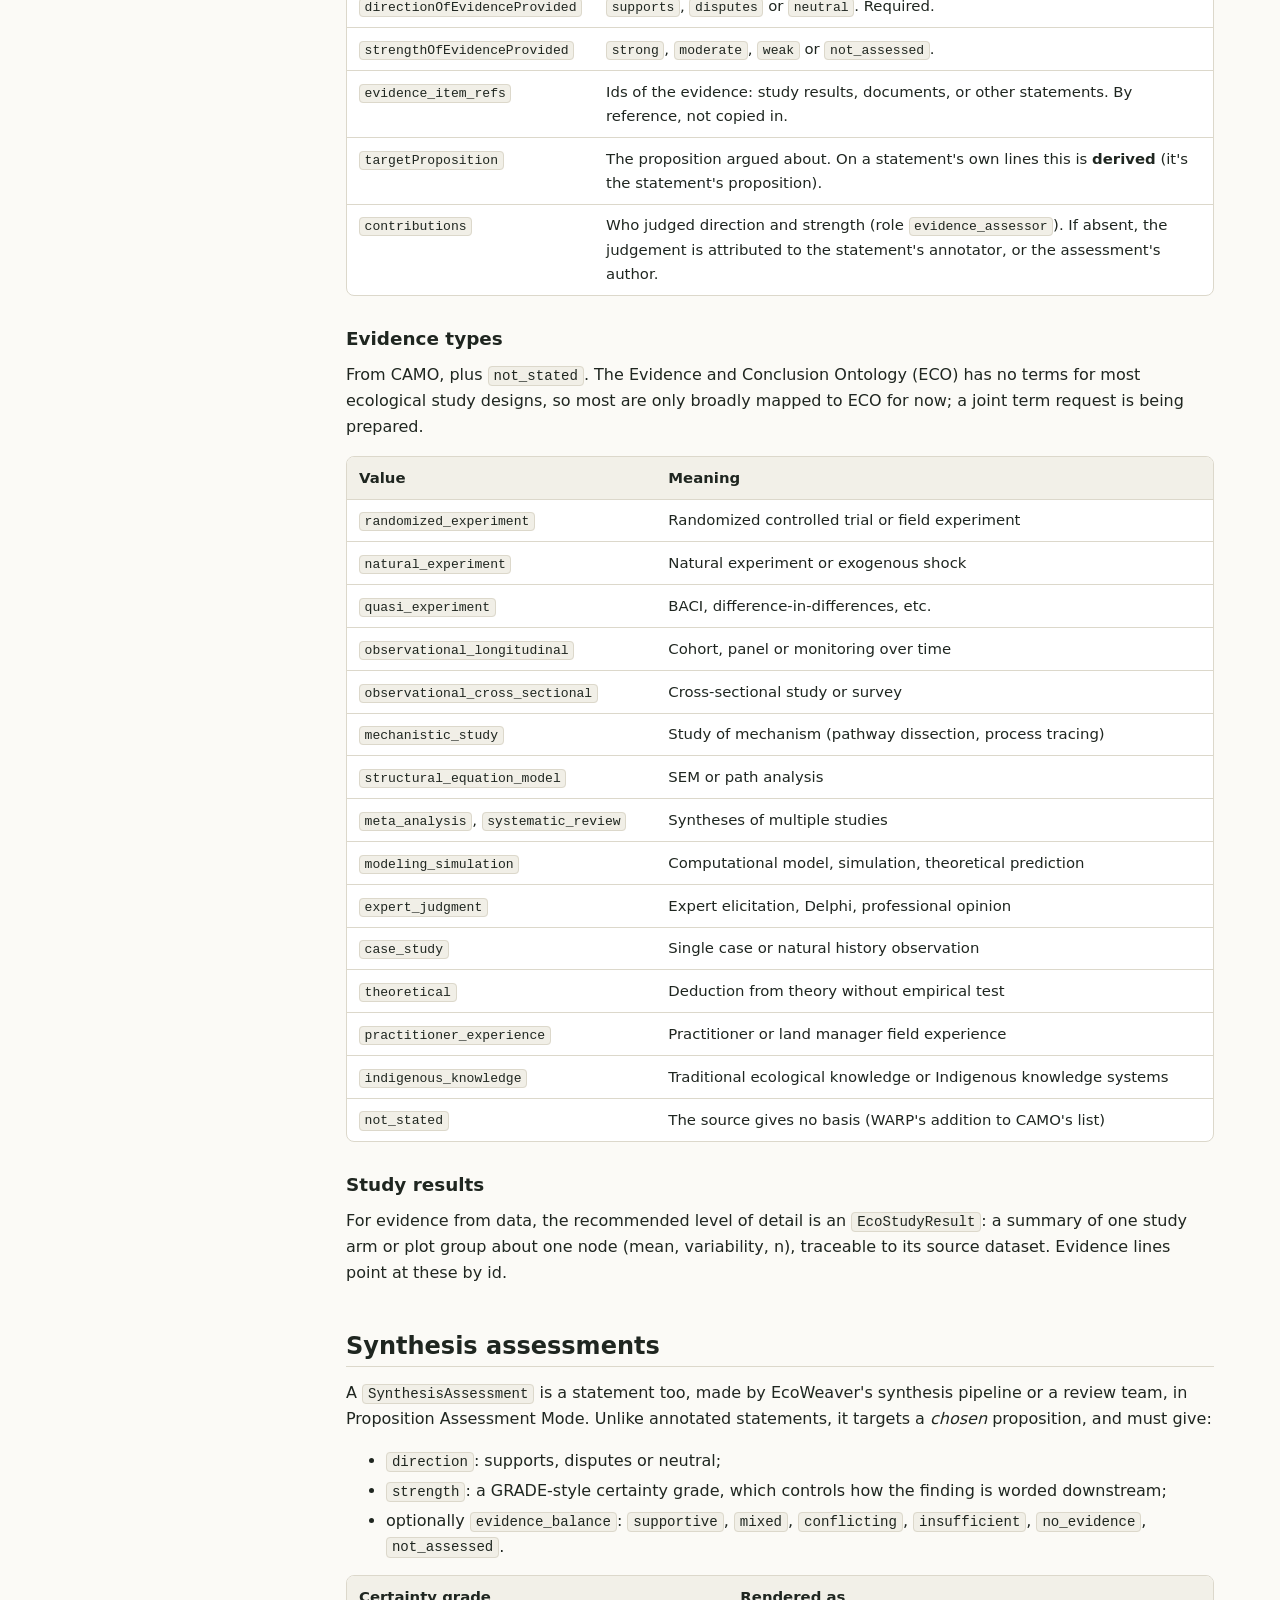
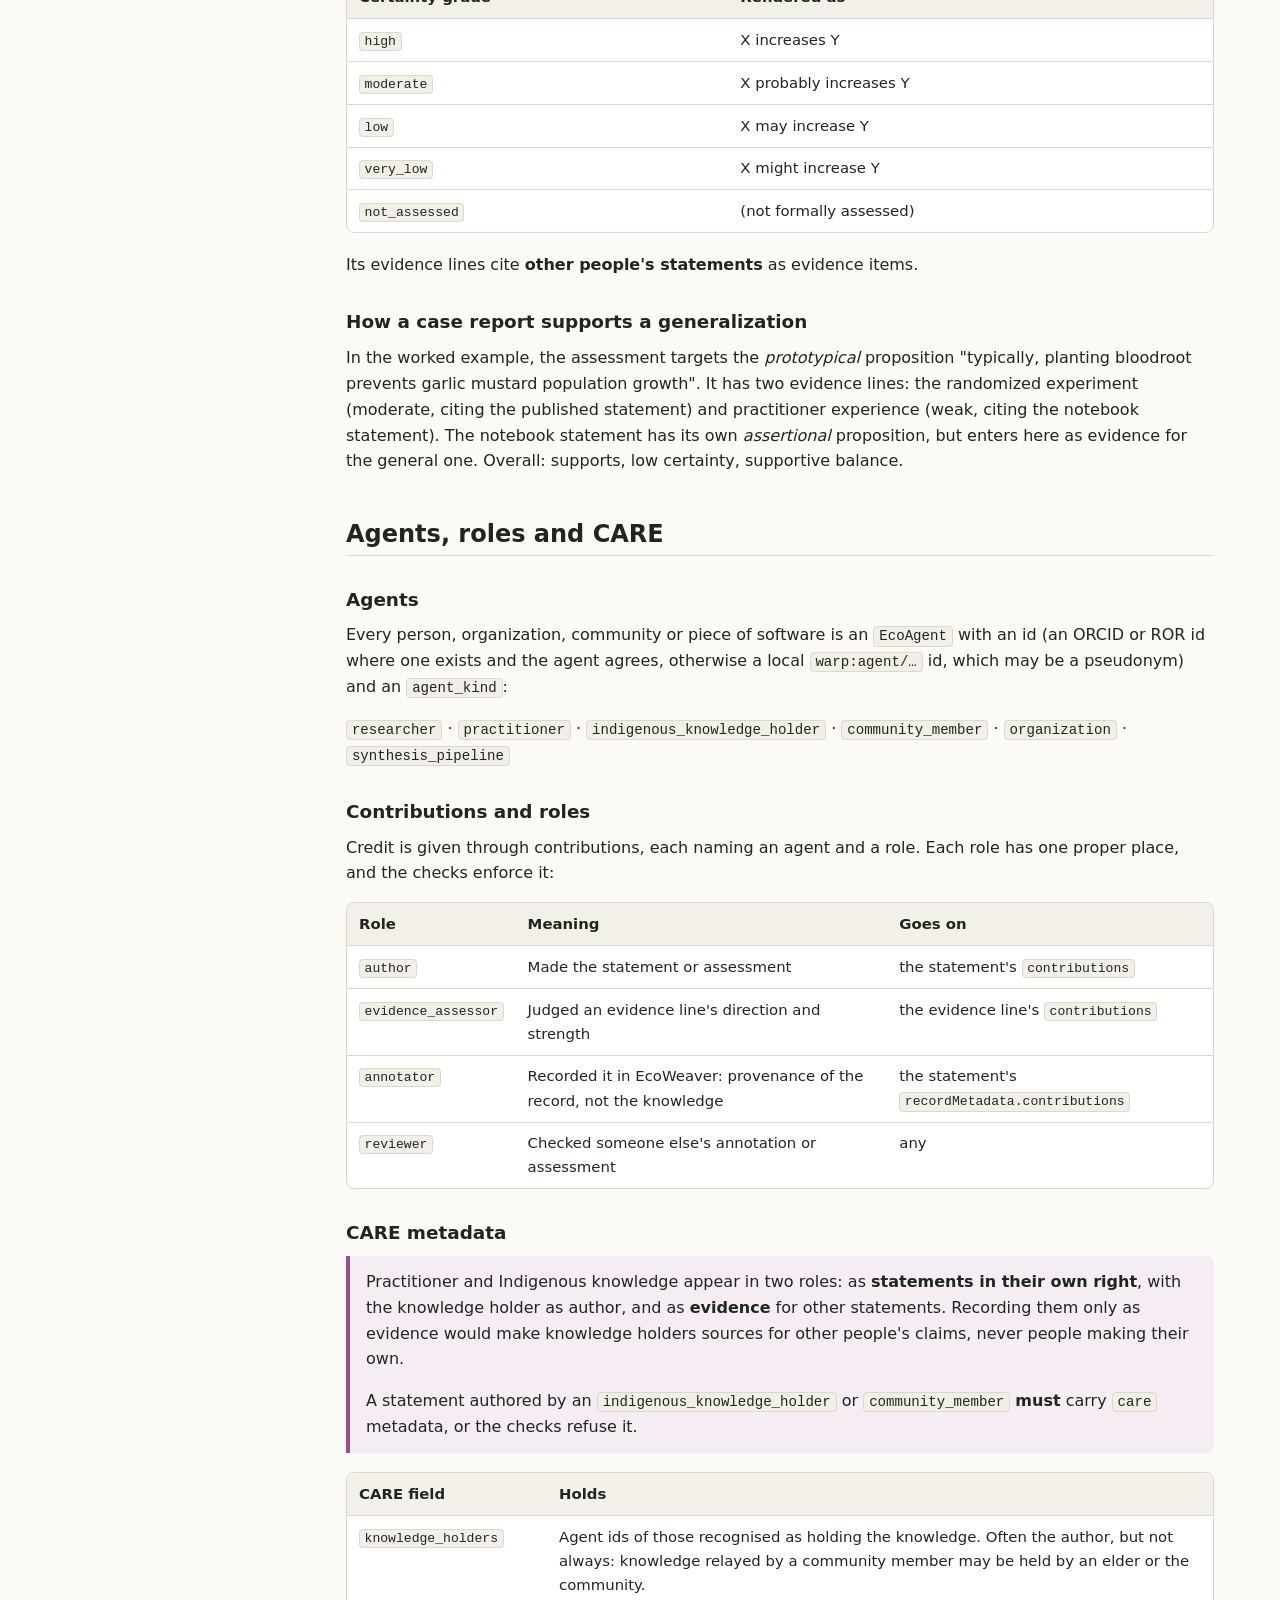
==== commit ae4e2869: "updated vocab policies" ====
--- a/docs/html/advanced.html
+++ b/docs/html/advanced.html
@@ -4,7 +4,7 @@
 <meta charset="utf-8">
 <meta name="viewport" content="width=device-width, initial-scale=1">
 <title>How WARP Works</title>
-<meta name="description" content="How WARP models ecological statements: nodes, predicate groups, scope, propositions and identity, evidence lines, synthesis assessments, agents and CARE metadata.">
+<meta name="description" content="How WARP models ecological statements: nodes, predicate groups, scope, propositions and identity, evidence lines, synthesis assessments, agents and CARE metadata, and the RDF and OWL output.">
 <link rel="stylesheet" href="warp-docs.css">
 </head>
 <body>
@@ -34,8 +34,9 @@
     <li><a href="#evidence">Evidence lines</a></li>
     <li><a href="#assessment">Synthesis assessments</a></li>
     <li><a href="#people">Agents, roles and CARE</a></li>
+    <li><a href="#rdf">RDF and OWL output</a></li>
     <li><a href="#suggest">Writing a precise suggestion</a></li>
-    <li><a href="#example">Reading the worked example</a></li>
+    <li><a href="#example">Reading the worked examples</a></li>
     <li><a href="#camo">Coming from CAMO</a></li>
     <li><a href="#open">Open decisions</a></li>
   </ol>
@@ -44,10 +45,6 @@
 <main>
   <span class="eyebrow advanced">Advanced user guide</span>
   <h1>How WARP works</h1>
-  <div class="callout note">
-    <strong class="t">These pages describe WARP 0.5.0</strong>
-    The schema is now at 0.7.0: seven predicate groups, identity rule <code>warp-prop-identity/4</code>, enum values as IRIs, and RDF output. Until these pages are updated, the current descriptions are <code>README.md</code>, <code>docs/predicate-groups.md</code>, <code>docs/annotation-tests.md</code>, <code>docs/rdf-owl.md</code> and <code>docs/values.md</code>.
-  </div>
   <p class="lede">The full conceptual model, for people who want to know why a suggestion is recorded the way it is, read WARP data, or write suggestions in WARP's own format. Building and maintaining the database is covered in the <a href="mechanic.html">mechanic guide</a>.</p>
 
   <section id="shape">
@@ -57,14 +54,16 @@
       <thead><tr><th>Part</th><th>What it is</th><th>Comes from</th></tr></thead>
       <tbody>
         <tr><td><strong>Node shapes</strong></td><td>Fillable templates for what statements are about, e.g. <em>rate of a process of a population of a taxon</em></td><td>WARP node templates, compiled to OWL</td></tr>
-        <tr><td><strong>Predicate groups</strong></td><td>Controlled relationship words plus the qualifiers that say what <em>kind</em> of relation is asserted</td><td>Causal: CAMO. Interaction: Relation Ontology (RO)</td></tr>
+        <tr><td><strong>Predicate groups</strong></td><td>Controlled relationship words plus the qualifiers that say what <em>kind</em> of relation is asserted</td><td>Causal: CAMO. Interaction: Relation Ontology (RO). Recommendation, tolerance, cost, implementation, criteria: WARP, reusing RO where it has a term</td></tr>
+        <tr><td><strong>Strategies and sites</strong></td><td>Nodes that are not one filled template: an ordered bundle of actions, and one particular piece of ground</td><td>WARP</td></tr>
+        <tr><td><strong>Definitions</strong></td><td>What "degraded" or "effectively restored" means, per body and version</td><td>WARP (<code>CriteriaSet</code>)</td></tr>
         <tr><td><strong>Overall shape</strong></td><td>Statement, proposition, evidence line, agent, contribution</td><td>SEPIO</td></tr>
         <tr><td><strong>Scope</strong></td><td>One case, some cases, typical cases, all cases</td><td>WARP, after Vogt's semantic unit types</td></tr>
         <tr><td><strong>Evidential basis</strong></td><td>Study design, evidence object, practitioner and Indigenous knowledge as evidence</td><td>WARP, using CAMO's evidence types</td></tr>
       </tbody>
     </table></div>
     <p>The <em>warp</em> (fixed threads) is the SEPIO frame, scope and evidence. The <em>weft</em> (woven across, changing) is the node templates and predicate groups. Adding a new kind of statement means adding weft, never changing the warp.</p>
-    <p>Everything is exchanged as a <strong>StatementSet</strong>: one file holding agents, nodes, node definitions, statements and propositions for each predicate group, synthesis assessments, study results and documents. Objects refer to each other by id.</p>
+    <p>Everything is exchanged as a <strong>StatementSet</strong>: one file holding agents, nodes, node, strategy and site definitions, statements and propositions for each predicate group, criteria sets, synthesis assessments, study results and documents. Objects refer to each other by id, across files too.</p>
   </section>
 
   <section id="layers">
@@ -81,7 +80,7 @@
     <div class="legend"><span><i class="hl"></i>written by people</span><span><i class="gen"></i>derived automatically</span><span><i></i>written by a synthesis pipeline or team</span></div>
     <p>SEPIO distinguishes two modes of statement, and WARP uses both:</p>
     <ul>
-      <li><strong>Assertion Mode</strong>: the statement puts a proposition forward as true. Every annotated statement (<code>CausalStatement</code>, <code>InteractionStatement</code>) is in this mode, and leaves SEPIO's <code>direction</code>, <code>strength</code> and <code>score</code> empty.</li>
+      <li><strong>Assertion Mode</strong>: the statement puts a proposition forward as true. Every annotated statement, in every group, is in this mode, and leaves SEPIO's <code>direction</code>, <code>strength</code> and <code>score</code> empty. The one exception is a criteria statement, whose <code>direction</code> is its verdict (<a href="#groups">below</a>).</li>
       <li><strong>Proposition Assessment Mode</strong>: the statement says how well the evidence supports a proposition. <code>SynthesisAssessment</code> is in this mode, and must fill <code>direction</code> and <code>strength</code>.</li>
     </ul>
   </section>
@@ -101,15 +100,23 @@
         <tr><td><code>intervention_involving_taxon</code></td><td>⟨action⟩ of ⟨taxon⟩</td><td>action: ELMO; taxon: NCBITaxon</td><td>planting of Sanguinaria canadensis</td></tr>
       </tbody>
     </table></div>
+    <p>These three are the ones the bloodroot example uses. There are twenty-two such templates in <code>templates/node_templates.yaml</code>, covering populations, assemblages, traits, environmental materials and their qualities, ecosystem processes, interventions with a method, level or timing, disturbances and stressors, and environment types.</p>
     <p>Each template also has a logical definition. In words, the garlic mustard node is:</p>
     <p class="callout note">a <strong>rate</strong> that is a <em>characteristic of</em> some (<strong>population growth</strong> that <em>has participant</em> some (<strong>population of organisms</strong> that <em>has member</em> some <strong>Alliaria petiolata</strong>))</p>
     <p>Because these are OWL definitions, a reasoner can tell that two nodes built from the same template and terms are the same thing, and that a node about a species sits under a node about its genus.</p>
     <p>A node can be recorded without a template filling; it just won't have a logical definition yet. CAMO nodes record taxa as Wikidata QIDs in <code>entity_term</code>, while template fillings use NCBITaxon IDs. Both are kept, and are to be crosswalked with SSSOM.</p>
+    <h3>Refinements</h3>
+    <p>Some templates allow a <strong>refinement</strong> that narrows a node without an ontology class for it: soil pH at 0 to 15 cm depth, or in one season. A refined node is a <em>subclass</em> of its template's expression, never an equivalent class, so "pH of soil, 0 to 15 cm" and "pH of soil" stay distinct.</p>
+    <h3>Management strategies</h3>
+    <p>A <strong>management strategy</strong> is a set of actions carried out together in a stated order: earthworks, then hand seeding two weeks later, then mowing yearly for three years. Each part is an ordinary action node with a step number, and optionally a lag, a repeat, a role (site preparation, establishment, follow-up…) and an optional flag. Statements in any group can be about the strategy as a whole.</p>
+    <p>Two sources describing the same strategy under different names should meet, so a script derives a <strong>canonical strategy node</strong> (<code>node:strategy-&lt;hash&gt;</code>) from the required parts and their order, ignoring lags, repeats, roles, labels and optional parts. In OWL a strategy is a planned process that <em>has part</em> each required action.</p>
+    <h3>Sites</h3>
+    <p>A <strong>site</strong> is one particular piece of ground, the place a strategy is carried out or whose condition is assessed. Unlike every other node it is an individual, not a kind of thing, and its id is under <code>site:</code>. A site records its geometry and how precise that geometry is, its area, ecosystem types, jurisdiction, tenure and CARE metadata. Geometry is never exported, and precise geometry under restricted access is flagged.</p>
   </section>
 
   <section id="groups">
     <h2>Predicate groups</h2>
-    <p>A <strong>predicate group</strong> is one kind of statement. Each brings its own predicate list, its own predicate qualifiers, a statement class and a proposition class. Everything else (scope, hedging conventions, CARE, evidence lines, assessments, proposition derivation) is shared. Two groups exist today.</p>
+    <p>A <strong>predicate group</strong> is one kind of statement. Each brings its own predicate list, its own predicate qualifiers, a statement class and a proposition class. Everything else (scope, CARE, evidence lines, assessments, proposition derivation) is shared. There are seven groups. The one-question test that tells you which group a sentence belongs to is in <code>docs/annotation-tests.md</code>.</p>
     <h3>Causal (from CAMO)</h3>
     <div class="table-wrap"><table>
       <thead><tr><th>Predicate</th><th>Meaning</th><th>Rendered as</th></tr></thead>
@@ -138,12 +145,23 @@
       </tbody>
     </table></div>
     <p>Interaction statements relate population nodes and qualify the predicate with <code>effect_on_subject</code> and <code>effect_on_object</code> (<code>positive</code>, <code>negative</code>, <code>neutral</code>, <code>not_reported</code>): −/+ for predation, +/+ for mutualism, and so on.</p>
-    <p>Planned groups (occurrence, composition, TEK statements via IUS) will slot in the same way.</p>
+    <h3>Recommendation</h3>
+    <p>Guidance: a source tells someone to <strong>do, avoid or consider</strong> an action because of an outcome. One predicate, <code>suggested_to</code>, from an action or strategy node to an outcome node. Qualifiers: <code>guidance</code> (do, avoid, consider; part of identity), <code>deontic_force</code> (required, recommended, suggested, optional), <code>priority</code> and <code>timing_of_influence</code> on the source's own scale, and <code>contribution</code> (direct or precursor). <code>justified_by</code> cites the propositions the advice rests on, usually causal ones.</p>
+    <p>A prediction ("if sportfish are stocked, abundance will fall") is a <em>causal</em> statement with <code>modality: anticipated</code>, which the guidance cites. Predictions are never derived from guidance automatically.</p>
+    <h3>Tolerance</h3>
+    <p>The conditions under which an organism establishes, persists or performs. Predicates <code>tolerates</code>, <code>prefers</code>, <code>intolerant_of</code> and <code>has_habitat</code> (RO:0002303), from an organism node to a quality of an environmental material (pH of soil) or, for <code>has_habitat</code>, a habitat. Qualifiers: <code>range</code>, <code>optimum</code>, <code>class_value</code> (a value on a source scale such as a wetland indicator status), <code>response</code> (occurrence, growth, survival…) and <code>response_curve</code>. <code>explained_by</code> cites a mechanism. <code>place</code> is part of identity, because ratings are assigned by region; the range is not, so two sources giving different ranges share one proposition.</p>
+    <h3>Cost</h3>
+    <p>What carrying out an action took, in money or effort, after Iacona et al.'s five cost reporting standards. Predicates <code>incurs_cost</code> (object a cost category: total, labour, capital equipment, consumables, overhead) and <code>costs_relative_to</code> (object another action, with a ratio). Qualifiers include <code>amount</code> (value, ISO 4217 currency, price year), <code>effort</code>, <code>scale</code>, <code>phase</code>, <code>reporting_level</code> and <code>cost_basis</code>; <code>outcome_reported</code> points at the source's causal statements about what was achieved. <code>place</code>, <code>phase</code> and <code>reporting_level</code> are part of identity. Moving a cost to another place, year or currency is an explicit, versioned transfer that makes a new statement, never an edit.</p>
+    <h3>Implementation</h3>
+    <p>That a strategy or action <strong>was carried out</strong> at a site: <code>carried_out_at</code>, always assertional, with a period, a status (planned, in progress, completed, maintained, abandoned), the area treated, who did it, who funded it and any external ids such as agreement numbers. Reports of the same work are grouped into a <strong>project</strong> by their own rule: a shared external id, or the same strategy at the same site over overlapping periods. Each project is a record that keeps every claimant's figures, attributed, and an individual under <code>proj:</code>.</p>
+    <h3>Criteria</h3>
+    <p>That a site or project <strong>meets a named, versioned definition</strong> for a period: <code>qualifies_as</code> a concept such as <code>degraded_area</code> or <code>effective_restoration</code>, under a <code>criteria_set</code>, for an <code>assessed_period</code>. The verdict is the statement's <code>direction</code> (supports, disputes, neutral). A <strong>criteria set</strong> is an information record describing one body's definition, never an OWL definition, so a definition can change without any record being rewritten. "Degraded" with no definition named is context, not a criteria statement.</p>
+    <p>Further groups (occurrence, composition, TEK statements via IUS) can be added the same way, from schema annotations alone.</p>
   </section>
 
   <section id="statement">
     <h2>Anatomy of a statement</h2>
-    <p>Every annotated statement, in any group, shares these fields (from <code>EcoStatement</code> and SEPIO <code>Statement</code>):</p>
+    <p>Every annotated statement, in any group, shares these fields (from <code>EcoStatement</code> and SEPIO <code>Statement</code>). Each group adds its own <code>predicate_qualifiers</code>.</p>
     <div class="table-wrap"><table>
       <thead><tr><th>Field</th><th>Holds</th></tr></thead>
       <tbody>
@@ -159,6 +177,12 @@
         <tr><td><code>contributions</code></td><td>Who made the statement: at least one contribution with role <code>author</code>.</td></tr>
         <tr><td><code>recordMetadata</code></td><td>Who recorded it in EcoWeaver, and when (role <code>annotator</code>, <code>dateRecordCreated</code>).</td></tr>
         <tr><td><code>care</code></td><td>Consent, access and knowledge-holder metadata (<a href="#people">below</a>).</td></tr>
+        <tr><td><code>modality</code></td><td>Whether the statement reports what was observed, infers it, or forecasts it: <code>observed</code>, <code>inferred</code>, <code>anticipated</code>. Not hedging: a confident forecast is still anticipated.</td></tr>
+        <tr><td><code>context</code></td><td>Conditions under which the statement holds: scope conditions, geographic, temporal and ecosystem scope.</td></tr>
+        <tr><td><code>ecosystem_context</code></td><td>An IUCN Global Ecosystem Typology functional group, grounded in ELMO: a kind of ecosystem, not a place.</td></tr>
+        <tr><td><code>place</code></td><td>The region the statement is about, as an IRI (Wikidata, a gazetteer, ISO 3166-2).</td></tr>
+        <tr><td><code>temporal_extent</code></td><td>The timescale of the effect itself: duration, lag, observation grain and seasons.</td></tr>
+        <tr><td><code>specified_in</code></td><td>Plan documents the statement comes from, by id.</td></tr>
         <tr><td><code>hasEvidenceLines</code></td><td>The statement's own evidence lines (<a href="#evidence">below</a>).</td></tr>
         <tr><td><code>proposition</code></td><td><strong>Derived.</strong> Filled by the derivation script, never by annotators.</td></tr>
       </tbody>
@@ -170,9 +194,6 @@
         <tr><td><code>causal_language</code></td><td>Statement-level hedging, from CAMO (adapted from Yu et al. 2019): <code>direct_causal</code>, <code>uncertain_causal</code>, <code>associational</code>, <code>no_relationship</code>. Captures the text's commitment, not the strength of the evidence.</td></tr>
         <tr><td><code>predicate_qualifiers</code></td><td>What kind of causal relation is asserted (<a href="#qualifiers">below</a>).</td></tr>
         <tr><td><code>comparator</code></td><td>What the effect was assessed relative to, one entry per comparison arm: <code>untreated_control</code>, <code>reference_undisturbed</code>, <code>pre_treatment_baseline</code>, <code>alternative_treatment</code>, <code>passive_management_arm</code>, <code>spatial_or_temporal_control</code>, <code>not_reported</code>, <code>not_applicable</code>.</td></tr>
-        <tr><td><code>context</code></td><td>Conditions under which the statement holds: scope conditions, geographic, temporal and ecosystem scope.</td></tr>
-        <tr><td><code>ecosystem_context</code></td><td>An IUCN Global Ecosystem Typology functional group, grounded in ELMO.</td></tr>
-        <tr><td><code>temporal_extent</code></td><td>The timescale of the effect itself: duration, lag, observation grain and seasons.</td></tr>
         <tr><td><code>camo_edge_id</code></td><td>The CAMO edge this statement was migrated from, if any.</td></tr>
       </tbody>
     </table></div>
@@ -238,11 +259,22 @@
 
   <section id="identity">
     <h2>Propositions and identity</h2>
-    <p>Nobody writes propositions by hand (except open questions). A script groups statements under identity rule <strong><code>warp-prop-identity/3</code></strong>:</p>
+    <p>Nobody writes propositions by hand (except open questions). A script groups statements under identity rule <strong><code>warp-prop-identity/4</code></strong>:</p>
     <div class="callout note">
-      Two statements share a proposition when <strong>group, subject node, predicate, object node, negated and scope</strong> all match exactly.
+      Two statements share a proposition when <strong>group, subject node, predicate, object node, negated and scope</strong> all match exactly, plus the few fields a group declares as part of its identity.
     </div>
-    <p>Everything else stays on the statement and is aggregated, not used for identity: hedging, causal features, comparator, context, evidence.</p>
+    <div class="table-wrap"><table>
+      <thead><tr><th>Group</th><th>Also part of identity</th></tr></thead>
+      <tbody>
+        <tr><td>causal, interaction</td><td>nothing</td></tr>
+        <tr><td>recommendation</td><td><code>guidance</code> (do, avoid, consider)</td></tr>
+        <tr><td>tolerance</td><td><code>place</code></td></tr>
+        <tr><td>cost</td><td><code>place</code>, <code>phase</code>, <code>reporting_level</code></td></tr>
+        <tr><td>criteria</td><td><code>criteria_set</code>, <code>assessed_period</code> (rule <code>warp-criteria-identity/1</code>)</td></tr>
+        <tr><td>implementation</td><td>its own rule, <code>warp-impl-identity/1</code>: projects (<a href="#groups">above</a>)</td></tr>
+      </tbody>
+    </table></div>
+    <p>Everything else stays on the statement and is aggregated, not used for identity: hedging, causal features, comparator, context, ranges, amounts, evidence. A statement missing a declared identity field still groups with others missing it, and the derivation report counts it.</p>
     <h3>Same or different?</h3>
     <div class="table-wrap"><table>
       <thead><tr><th>Statement A</th><th>Statement B</th><th>Same proposition?</th></tr></thead>
@@ -250,8 +282,10 @@
         <tr><td>Planting bloodroot <em>prevents</em> GM growth rate, typical (paper 1, "reduces")</td><td>Same, typical (paper 2, "may reduce")</td><td><strong>Yes.</strong> Hedging differs, but it's not identity.</td></tr>
         <tr><td>…typical</td><td>…one plot (assertional)</td><td><strong>No.</strong> Scope differs.</td></tr>
         <tr><td>…prevents…</td><td>…does <em>not</em> prevent… (negated)</td><td><strong>No.</strong> They are opposite propositions; a synthesis weighs both.</td></tr>
-        <tr><td>…in temperate deciduous forest</td><td>…in oldfields</td><td><strong>Yes</strong>, under rule 3. Context isn't identity (yet; <a href="#open">see open decisions</a>).</td></tr>
+        <tr><td>…in temperate deciduous forest</td><td>…in oldfields</td><td><strong>Yes.</strong> Context isn't part of a causal proposition's identity (<a href="#open">see open decisions</a>).</td></tr>
         <tr><td>Causal: deer <em>prevents</em> X</td><td>Interaction: deer <em>eats</em> X</td><td><strong>No.</strong> Different group and predicate.</td></tr>
+        <tr><td>Recommendation: <em>do</em> prescribed burning for Y</td><td>Recommendation: <em>avoid</em> prescribed burning for Y</td><td><strong>No.</strong> Guidance is part of identity; both may cite the same causal proposition.</td></tr>
+        <tr><td>Tolerance: pH 6.0 to 8.5, Great Plains</td><td>Tolerance: pH 6.5 to 8.0, Great Plains</td><td><strong>Yes.</strong> Ranges aren't identity; the proposition carries both.</td></tr>
       </tbody>
     </table></div>
     <h3>What a derived proposition looks like</h3>
@@ -266,11 +300,11 @@
   derived_from_statements: [warp:statement/notebook-c1]
   status: asserted
   identity_key: causal|node:planting_of_...|prevents|node:rate_of_...|affirmed|assertional
-  identity_rule_version: warp-prop-identity/3</pre>
+  identity_rule_version: warp-prop-identity/4</pre>
     <h3>Open questions</h3>
     <p>A proposition written by people with <code>status: open_question</code> represents a question nobody has answered: an empty cell in an evidence gap map, or a practitioner's question in TREK. It keeps its chosen id. When a statement matches, it becomes <code>asserted</code>, its text is replaced by the rendered fact, and the original question is kept in <code>description</code>. If those statements go away, it reverts to <code>open_question</code>. It's never deleted by re-derivation.</p>
-    <h3>When the rule changes</h3>
-    <p>The identity rule is a modelling decision. Changing it regroups statements, so every proposition records the rule version that made it, and derived proposition ids change with each version (open-question ids don't). Version 1 had no group; version 2 added it; version 3 changed the non-negated key word from "asserted" to "affirmed" to avoid clashing with the proposition status.</p>
+    <h3>Versioned rules</h3>
+    <p>The identity rule is a modelling decision, so it is versioned, and every proposition records the rule version that made it. A proposition id is a hash of the identity key alone, not of the rule version: a new version changes a group's ids only if it changes that group's key, and open-question ids never change. The other derived records work the same way: canonical strategies (<code>warp-strategy-identity/1</code>), projects (<code>warp-impl-identity/1</code>) and transferred costs each record the rule that made them.</p>
   </section>
 
   <section id="evidence">
@@ -289,7 +323,7 @@
       </tbody>
     </table></div>
     <h3>Evidence types</h3>
-    <p>From CAMO. The Evidence and Conclusion Ontology (ECO) has no terms for most ecological study designs, so most are only broadly mapped to ECO for now; a joint term request is being prepared.</p>
+    <p>From CAMO, plus <code>not_stated</code>. The Evidence and Conclusion Ontology (ECO) has no terms for most ecological study designs, so most are only broadly mapped to ECO for now; a joint term request is being prepared.</p>
     <div class="table-wrap"><table>
       <thead><tr><th>Value</th><th>Meaning</th></tr></thead>
       <tbody>
@@ -307,6 +341,7 @@
         <tr><td><code>theoretical</code></td><td>Deduction from theory without empirical test</td></tr>
         <tr><td><code>practitioner_experience</code></td><td>Practitioner or land manager field experience</td></tr>
         <tr><td><code>indigenous_knowledge</code></td><td>Traditional ecological knowledge or Indigenous knowledge systems</td></tr>
+        <tr><td><code>not_stated</code></td><td>The source gives no basis (WARP's addition to CAMO's list)</td></tr>
       </tbody>
     </table></div>
     <h3>Study results</h3>
@@ -368,6 +403,22 @@
         <tr><td><code>protocols</code></td><td>Community protocols governing use, in the community's words.</td></tr>
       </tbody>
     </table></div>
+  </section>
+
+  <section id="rdf">
+    <h2>RDF and OWL output</h2>
+    <p>WARP's output is RDF, and OWL wherever the content allows. It has two layers, and nothing mixes them:</p>
+    <div class="table-wrap"><table>
+      <thead><tr><th>Layer</th><th>Holds</th><th>Read as</th></tr></thead>
+      <tbody>
+        <tr><td><strong>Logical</strong></td><td>Node classes from templates, strategy classes, site and project individuals, and the few class axioms that pass the projection gate</td><td>OWL 2 EL, for a reasoner</td></tr>
+        <tr><td><strong>Reification</strong></td><td>Every statement, proposition, evidence line, qualifier, agent and document, as RDF</td><td>RDF, for SPARQL</td></tr>
+      </tbody>
+    </table></div>
+    <p>One IRI is one kind of thing: a <code>node:</code> IRI is always a class, a <code>site:</code> or <code>proj:</code> IRI always an individual. Statements point at node classes through annotation properties, so a reasoner never reads "Murphy and colleagues said X" as "X".</p>
+    <h3>The projection gate</h3>
+    <p>A proposition becomes an OWL axiom only when its scope is <code>universal</code>, it is not negated, every statement under it is <code>observed</code>, and a synthesis assessment supports it. OWL has no way to say "typically", so a prototypical proposition never becomes an axiom, however well supported. Recommendations, costs and criteria verdicts never project at any scope. On the worked examples nothing passes, which is the correct answer; a report says why for each proposition.</p>
+    <p>The full contract is in <code>docs/rdf-owl.md</code>.</p>
   </section>
 
   <section id="suggest">
@@ -409,8 +460,8 @@
   </section>
 
   <section id="example">
-    <h2>Reading the worked example</h2>
-    <p>The repository's <code>examples/</code> folder walks through one case in three files:</p>
+    <h2>Reading the worked examples</h2>
+    <p>The repository's <code>examples/</code> folder walks through the bloodroot case in three files:</p>
     <div class="flow">
       <div class="box hl"><b>bloodroot_statements.yaml</b>What annotators produce: 3 agents, 4 nodes with template fillings, a published causal statement (typical), a practitioner's causal statement (one plot), a practitioner's negated interaction statement ("deer generally don't browse garlic mustard"), and one open question.</div>
       <div class="arrow">→</div>
@@ -419,6 +470,18 @@
       <div class="box"><b>bloodroot_assessment.yaml</b>A synthesis assessment of the general proposition, with an experimental and a practitioner evidence line.</div>
     </div>
     <p>Placeholders are marked <code>TODO</code>: the citation, verbatim quotes, numbers, Wikidata QIDs and the ELMO planting term.</p>
+    <p>The other sets, each with its derived file:</p>
+    <div class="table-wrap"><table>
+      <thead><tr><th>Set</th><th>Shows</th></tr></thead>
+      <tbody>
+        <tr><td><code>kramer1995_statements.yaml</code></td><td>One real finding (Kramer et al. 1995), the case-report pattern</td></tr>
+        <tr><td><code>recommendation_statements.yaml</code></td><td>Guidance from recovery strategies; predictions as causal statements; do and avoid on one action</td></tr>
+        <tr><td><code>strategy_statements.yaml</code></td><td>Management strategies: two descriptions merging, parallel and optional parts, nesting</td></tr>
+        <tr><td><code>tolerance_statements.yaml</code></td><td>Ranges, class values on source scales, regional ratings, a suitability curve, a habitat</td></tr>
+        <tr><td><code>cost_statements.yaml</code></td><td>Costings after Iacona et al., a relative cost, strategy costs, an explicit transfer</td></tr>
+        <tr><td><code>implementation_statements.yaml</code></td><td>Sites, two reports of one project, criteria sets and verdicts</td></tr>
+      </tbody>
+    </table></div>
   </section>
 
   <section id="camo">
@@ -461,6 +524,6 @@
   </section>
 </main>
 </div>
-<footer>WARP 0.5.0 · <a href="camo.html">CAMO annotators</a> · Advanced guide · <a href="basic.html">Contributor</a> · <a href="mechanic.html">Mechanic</a></footer>
+<footer>WARP 0.7.0 · <a href="camo.html">CAMO annotators</a> · Advanced guide · <a href="basic.html">Contributor</a> · <a href="mechanic.html">Mechanic</a></footer>
 </body>
 </html>
